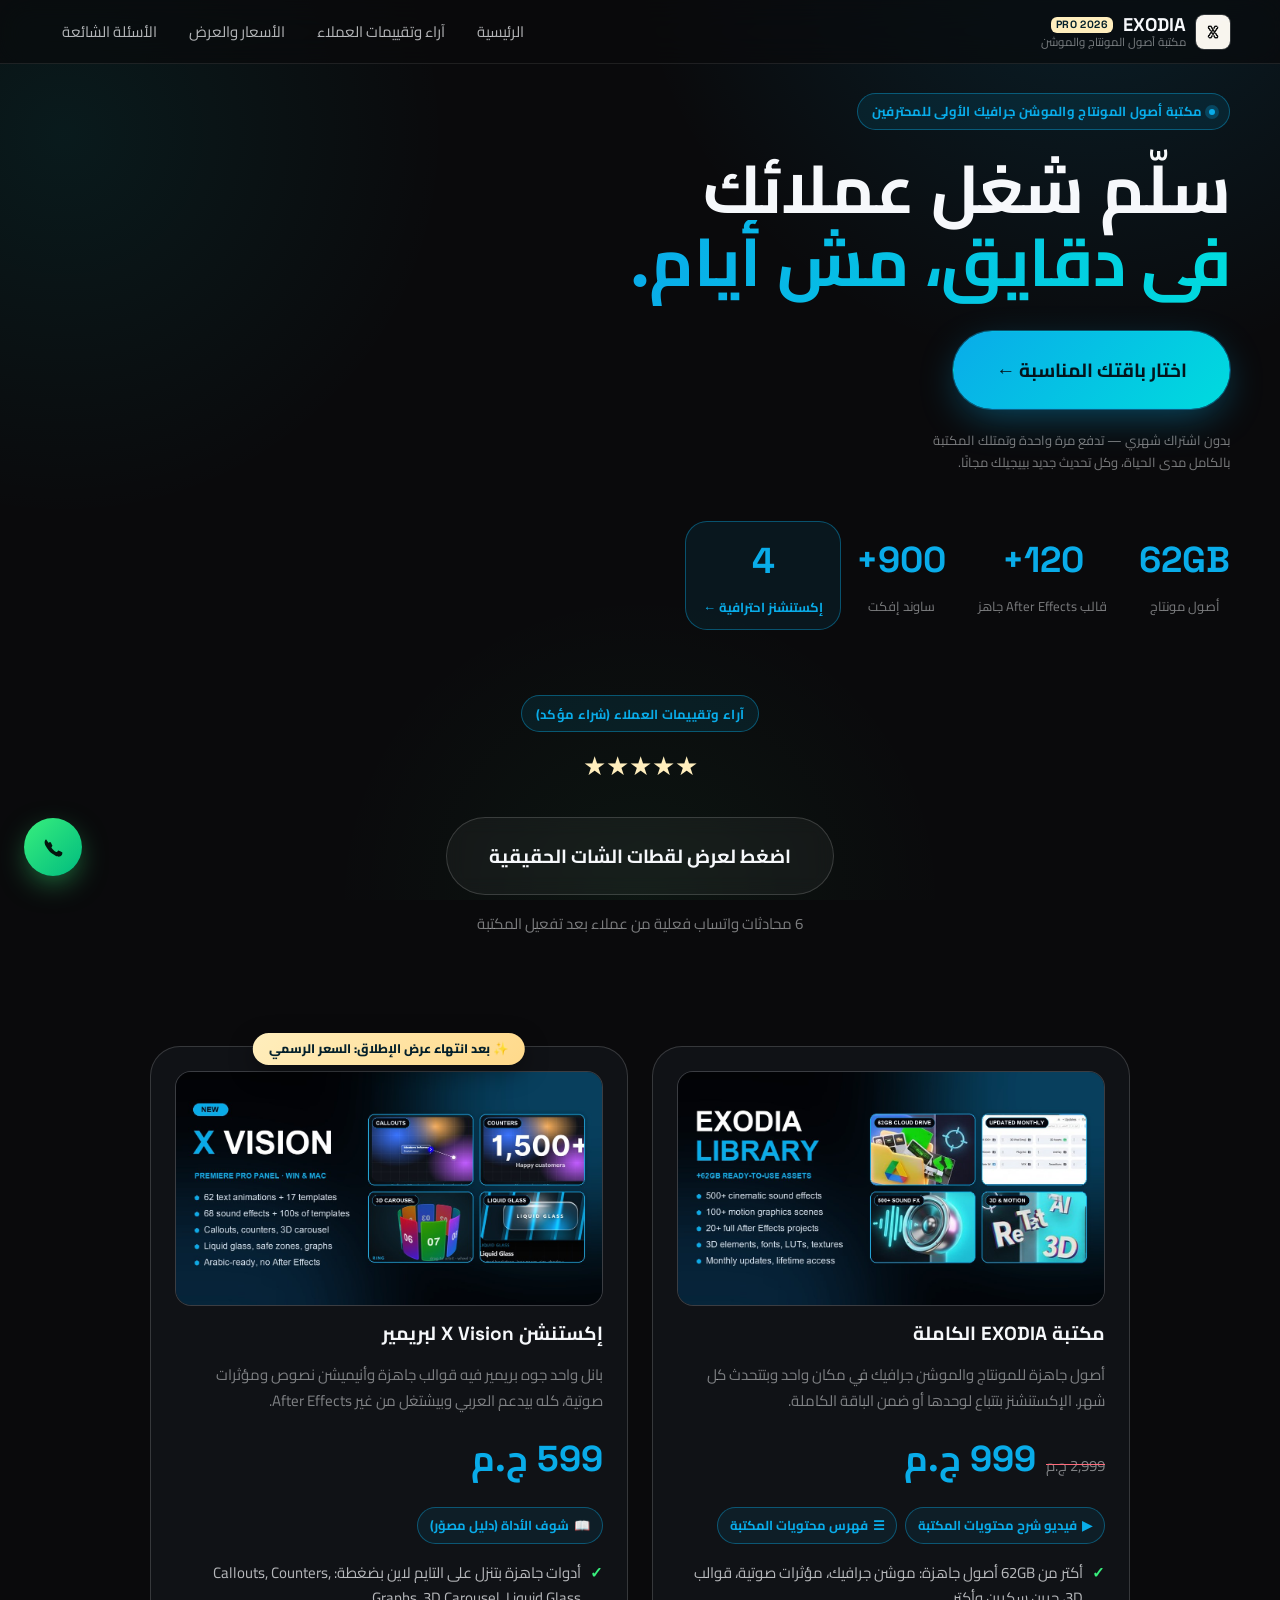
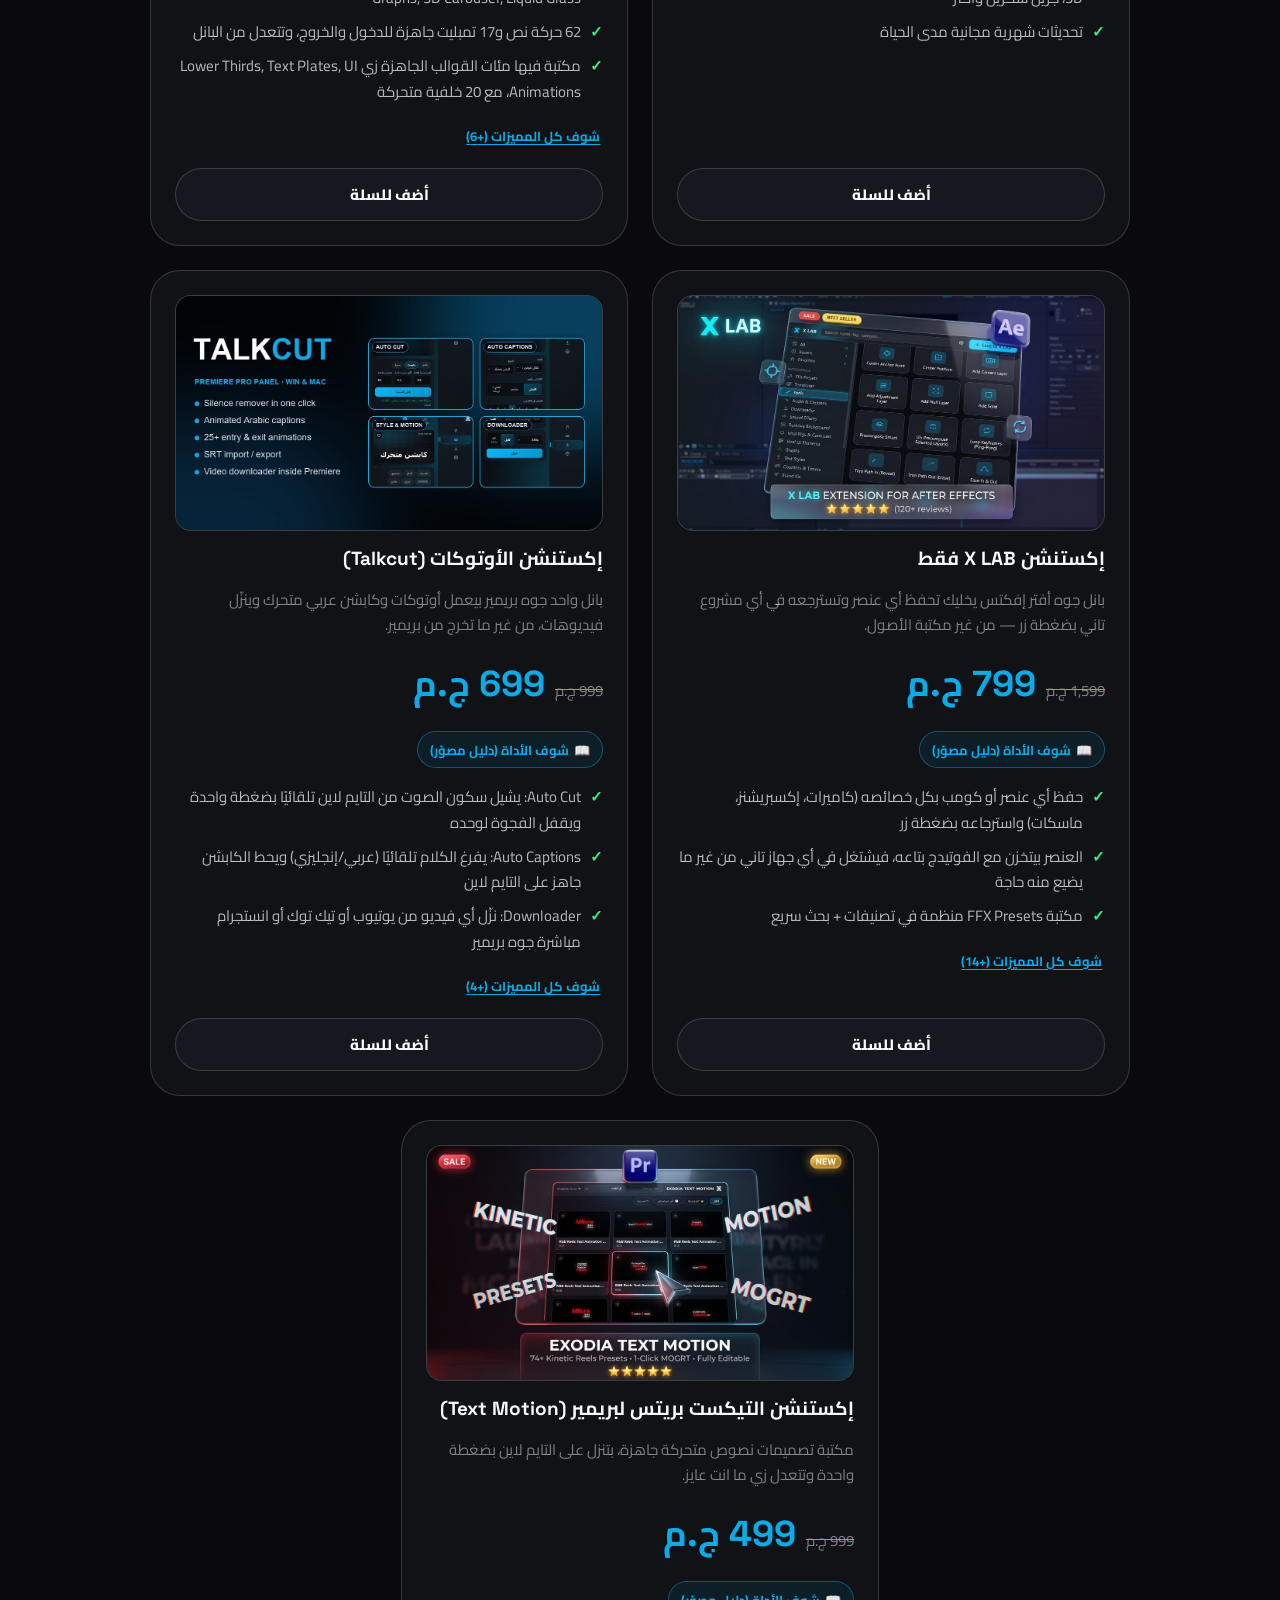
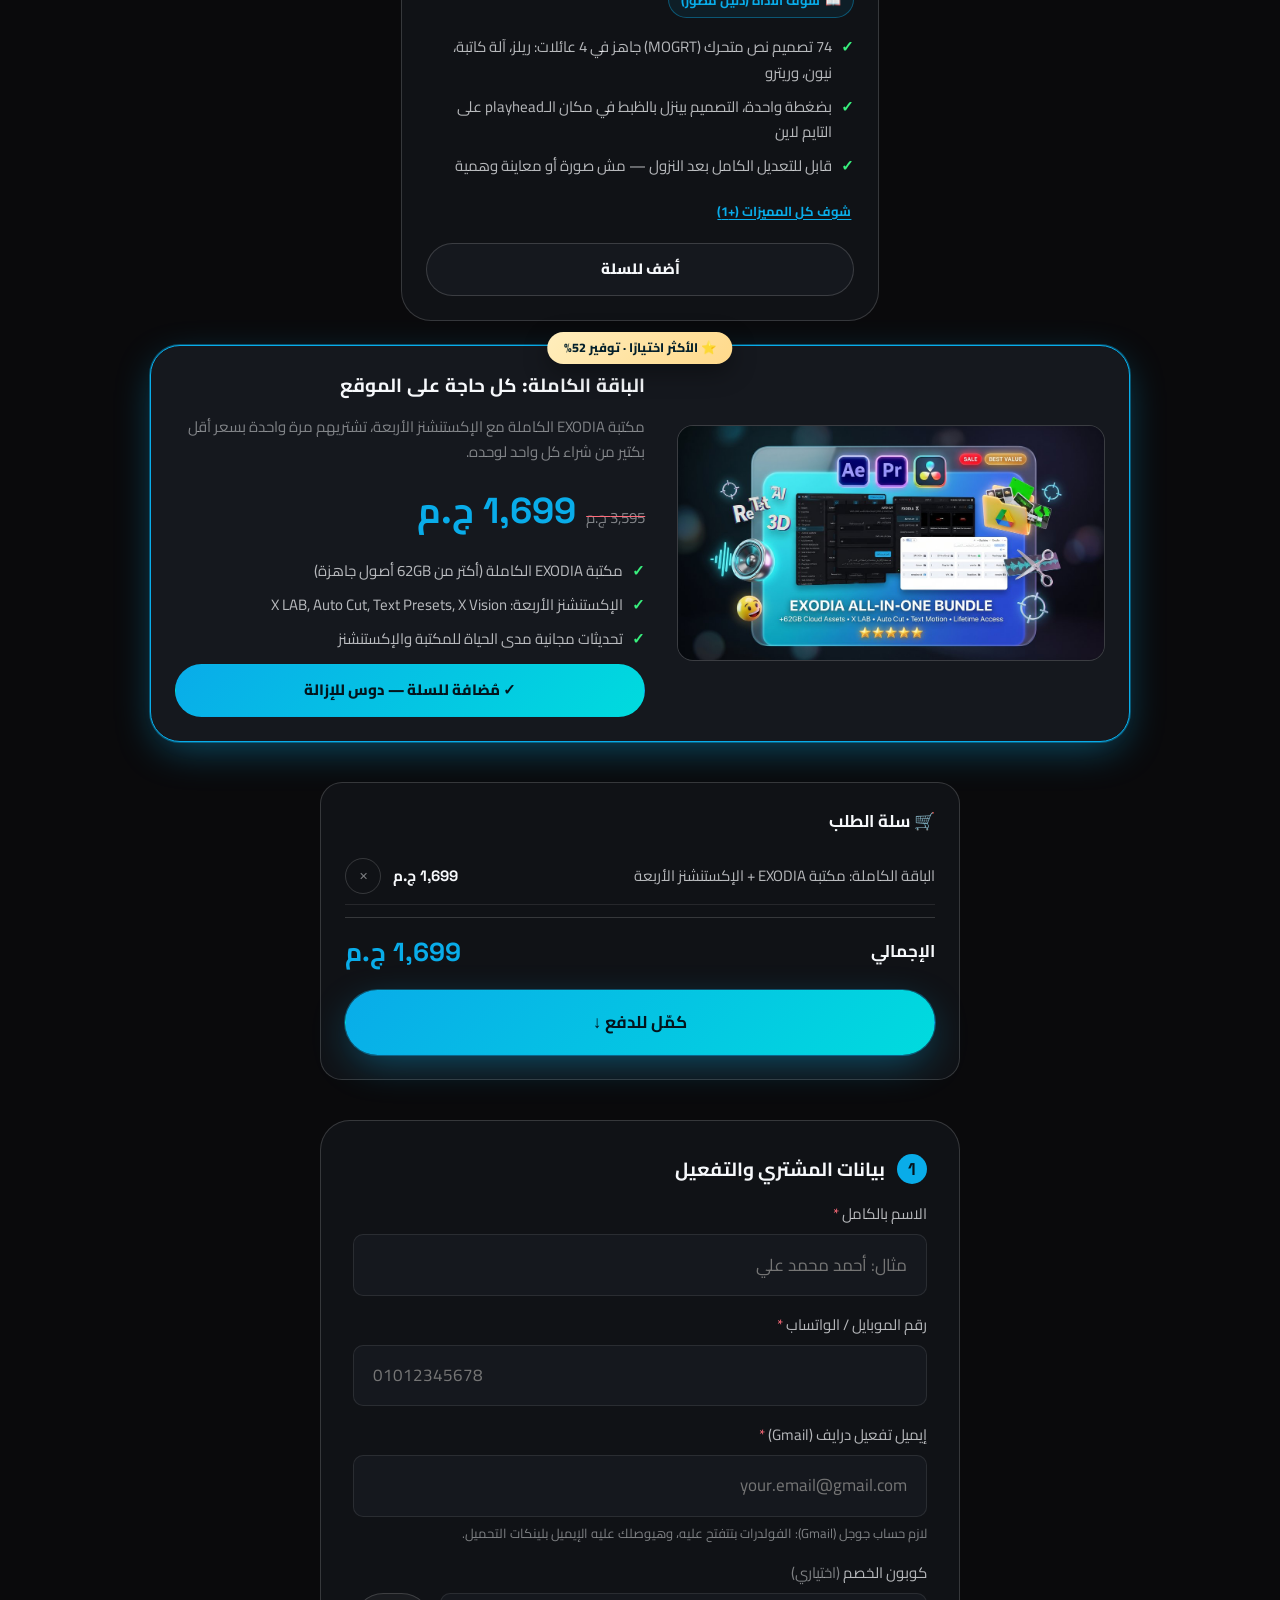
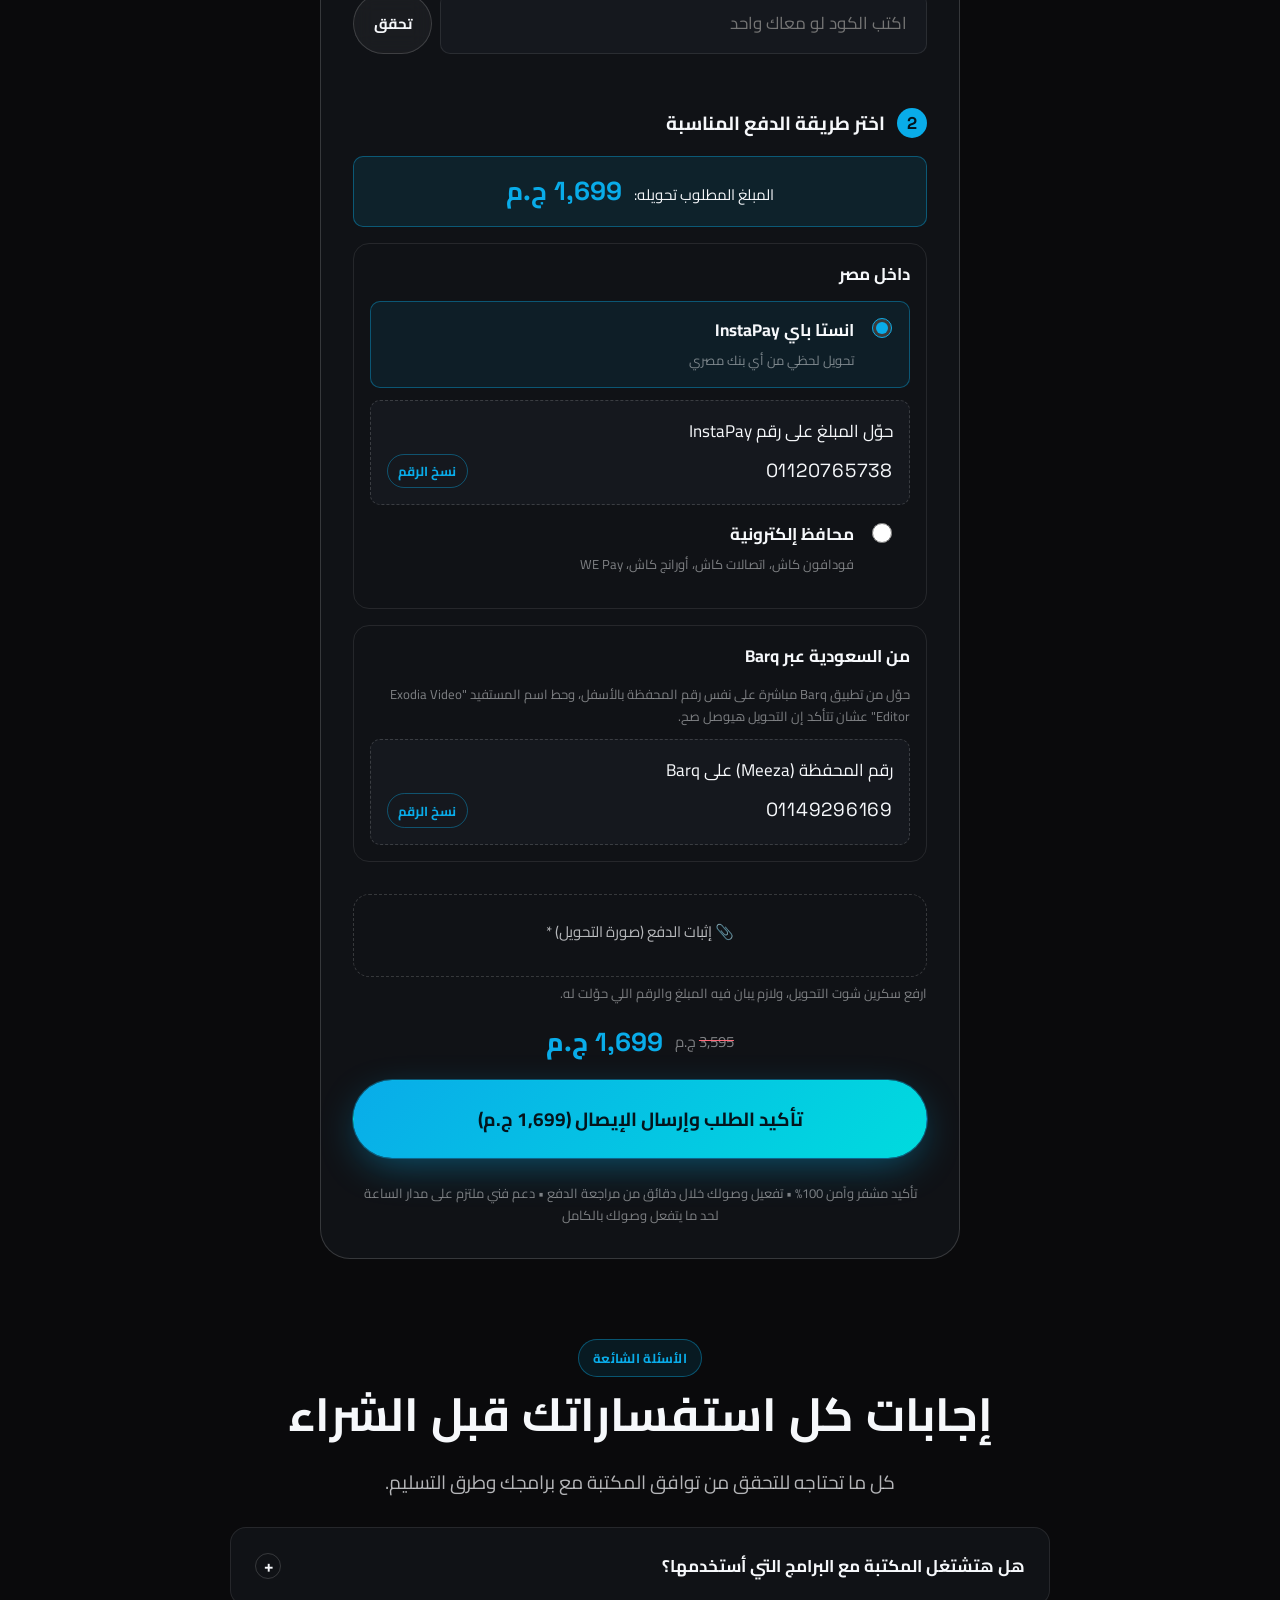
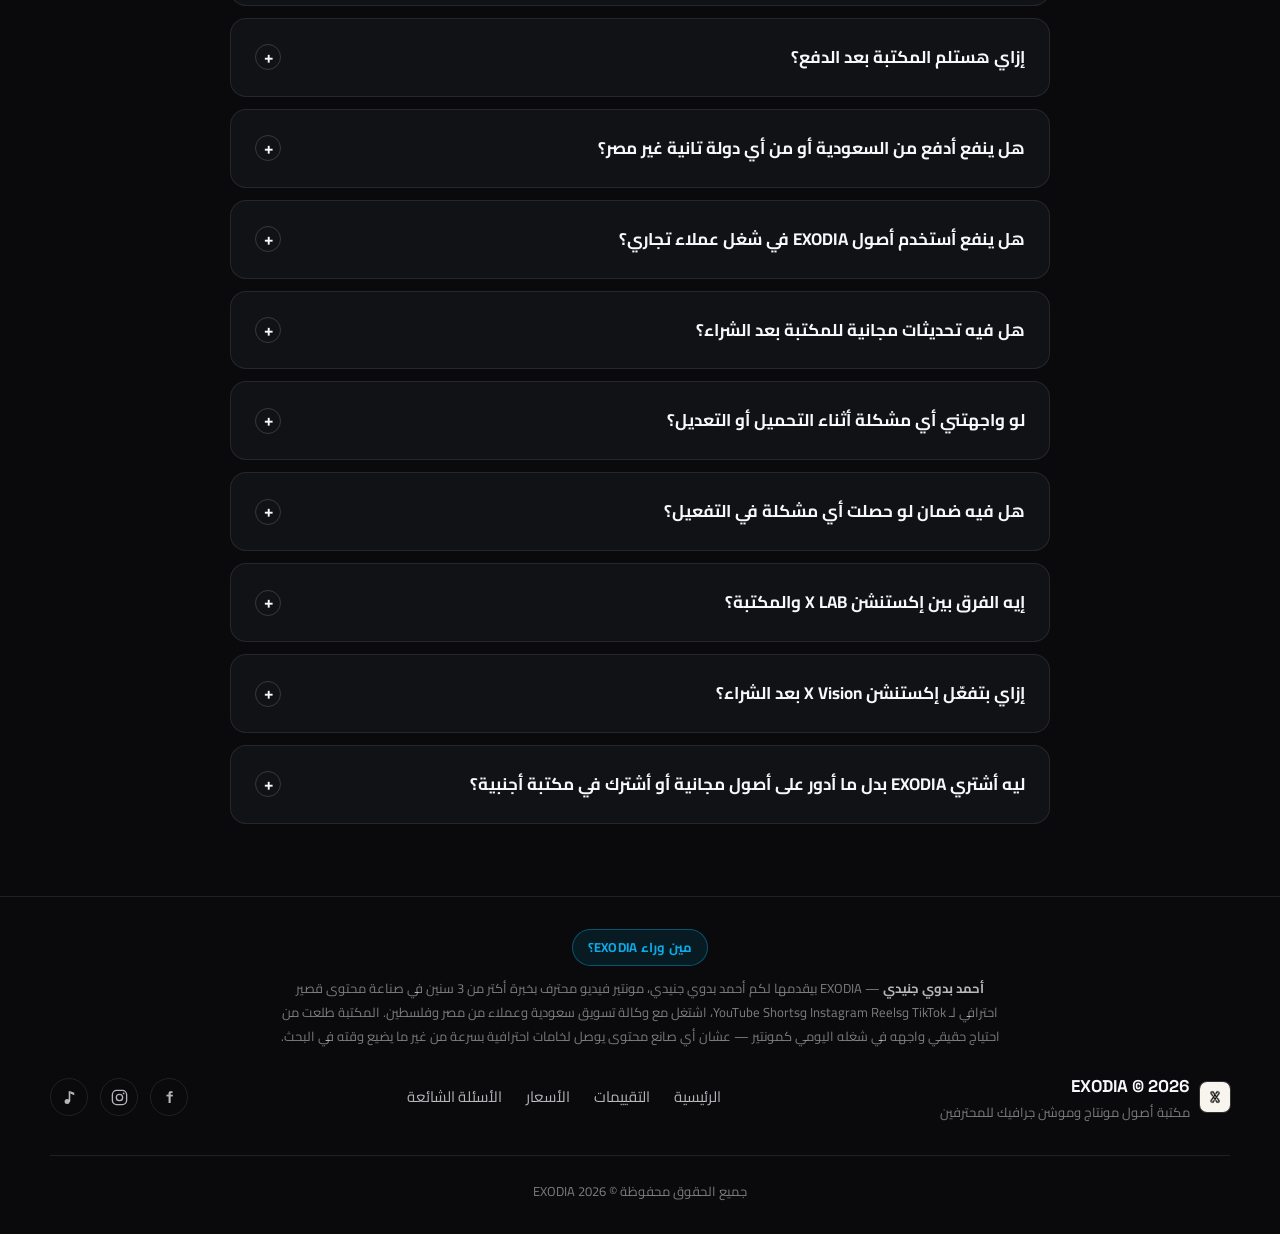
==== index.html @ 51e790bd "Put the full package card last in the pricing grid Co-Authored-By: Claude Sonnet 5.5 <noreply@anthro" ====
<!doctype html>
<html lang="ar" dir="rtl">
  <head>
    <meta charset="UTF-8" />
    <meta name="viewport" content="width=device-width, initial-scale=1.0" />
    <!-- Google Analytics (GA4) -->
    <script async src="https://www.googletagmanager.com/gtag/js?id=G-B1RX5HKZ09"></script>
    <script>
      window.dataLayer = window.dataLayer || [];
      function gtag(){dataLayer.push(arguments);}
      gtag('js', new Date());
      gtag('config', 'G-B1RX5HKZ09');
    </script>

    <!-- Meta Pixel Code -->
    <script>
    !function(f,b,e,v,n,t,s)
    {if(f.fbq)return;n=f.fbq=function(){n.callMethod?
    n.callMethod.apply(n,arguments):n.queue.push(arguments)};
    if(!f._fbq)f._fbq=n;n.push=n;n.loaded=!0;n.version='2.0';
    n.queue=[];t=b.createElement(e);t.async=!0;
    t.src=v;s=b.getElementsByTagName(e)[0];
    s.parentNode.insertBefore(t,s)}(window, document,'script',
    'https://connect.facebook.net/en_US/fbevents.js');
    fbq('init', '1908907043847500');
    fbq('track', 'PageView');
    </script>
    <noscript><img height="1" width="1" style="display:none"
    src="https://www.facebook.com/tr?id=1908907043847500&ev=PageView&noscript=1"
    /></noscript>
    <!-- End Meta Pixel Code -->

    <!-- Google Analytics (GA4): track WhatsApp contacts -->
    <script>
      document.addEventListener('click', function (e) {
        var a = e.target.closest('a');
        if (!a || !a.href || typeof gtag === 'undefined') return;
        if (a.href.indexOf('whatsapp.com') !== -1 || a.href.indexOf('wa.me') !== -1) {
          gtag('event', 'generate_lead');
        }
      });
    </script>

    <!-- Meta Pixel: track WhatsApp clicks as Lead -->
    <script>
      document.addEventListener('click', function (e) {
        var a = e.target.closest('a');
        if (!a || !a.href) return;
        if (a.href.indexOf('whatsapp.com') !== -1 || a.href.indexOf('wa.me') !== -1) {
          fbq('track', 'Lead');
        }
      });
    </script>

    <!-- TikTok Pixel Code Start -->
    <script>
    !function (w, d, t) {
      w.TiktokAnalyticsObject=t;var ttq=w[t]=w[t]||[];ttq.methods=["page","track","identify","instances","debug","on","off","once","ready","alias","group","enableCookie","disableCookie","holdConsent","revokeConsent","grantConsent"],ttq.setAndDefer=function(t,e){t[e]=function(){t.push([e].concat(Array.prototype.slice.call(arguments,0)))}};for(var i=0;i<ttq.methods.length;i++)ttq.setAndDefer(ttq,ttq.methods[i]);ttq.instance=function(t){for(
    var e=ttq._i[t]||[],n=0;n<ttq.methods.length;n++)ttq.setAndDefer(e,ttq.methods[n]);return e},ttq.load=function(e,n){var r="https://analytics.tiktok.com/i18n/pixel/events.js",o=n&&n.partner;ttq._i=ttq._i||{},ttq._i[e]=[],ttq._i[e]._u=r,ttq._t=ttq._t||{},ttq._t[e]=+new Date,ttq._o=ttq._o||{},ttq._o[e]=n||{};n=document.createElement("script")
    ;n.type="text/javascript",n.async=!0,n.src=r+"?sdkid="+e+"&lib="+t;e=document.getElementsByTagName("script")[0];e.parentNode.insertBefore(n,e)};


      ttq.load('D9OM44BC77U2HKFAR0G0');
      ttq.page();
    }(window, document, 'ttq');
    </script>
    <!-- TikTok Pixel Code End -->

    <!-- TikTok Pixel: track WhatsApp clicks as Contact -->
    <script>
      document.addEventListener('click', function (e) {
        var a = e.target.closest('a');
        if (!a || !a.href || typeof ttq === 'undefined') return;
        if (a.href.indexOf('whatsapp.com') !== -1 || a.href.indexOf('wa.me') !== -1) {
          ttq.track('Contact');
        }
      });
    </script>

    <title>EXODIA — مكتبة أصول مونتاج وموشن جرافيك للمحترفين</title>
    <meta name="description" content="مكتبة EXODIA: أكثر من 62GB من أصول المونتاج والموشن جرافيك الاحترافية — قوالب After Effects، مؤثرات صوتية، LUTs، جرين سكرين، خطوط، بلاجينز وأكثر. متوافقة مع Premiere Pro وCapCut وDaVinci Resolve وFinal Cut. تفعيل فوري على Google Drive بـ 999 جنيه." />
    <link rel="canonical" href="https://ex0dia.com/" />

    <meta property="og:type" content="website" />
    <meta property="og:site_name" content="EXODIA" />
    <meta property="og:title" content="EXODIA — مكتبة أصول مونتاج وموشن جرافيك للمحترفين" />
    <meta property="og:description" content="أكثر من 62GB من أصول المونتاج والموشن جرافيك الاحترافية. قوالب، مؤثرات صوتية، LUTs، خطوط وأكثر — تفعيل فوري على Google Drive." />
    <meta property="og:url" content="https://ex0dia.com/" />
    <meta property="og:image" content="https://ex0dia.com/assets/exodia-hero-banner.jpeg" />
    <meta property="og:locale" content="ar_EG" />

    <meta name="twitter:card" content="summary_large_image" />
    <meta name="twitter:title" content="EXODIA — مكتبة أصول مونتاج وموشن جرافيك للمحترفين" />
    <meta name="twitter:description" content="أكثر من 62GB من أصول المونتاج والموشن جرافيك الاحترافية — تفعيل فوري على Google Drive." />
    <meta name="twitter:image" content="https://ex0dia.com/assets/exodia-hero-banner.jpeg" />

    <script type="application/ld+json">
    {
      "@context": "https://schema.org",
      "@type": "Organization",
      "name": "EXODIA",
      "url": "https://ex0dia.com/",
      "logo": "https://ex0dia.com/assets/exodia-logo.png",
      "founder": {
        "@type": "Person",
        "name": "Ahmed Badawi Genidy",
        "jobTitle": "Video Editor",
        "sameAs": [
          "https://vimeo.com/user234608865",
          "https://www.facebook.com/profile.php?id=61591563976054",
          "https://www.instagram.com/ex0di6.1/",
          "https://www.tiktok.com/@e.x.odia"
        ]
      },
      "sameAs": [
        "https://www.facebook.com/profile.php?id=61591563976054",
        "https://www.instagram.com/ex0di6.1/",
        "https://www.tiktok.com/@e.x.odia"
      ]
    }
    </script>
    <script type="application/ld+json">
    {
      "@context": "https://schema.org",
      "@type": "WebSite",
      "name": "EXODIA",
      "url": "https://ex0dia.com/",
      "inLanguage": "ar"
    }
    </script>
    <script type="application/ld+json">
    {
      "@context": "https://schema.org",
      "@type": "Product",
      "name": "مكتبة EXODIA لأصول المونتاج والموشن جرافيك",
      "description": "مكتبة رقمية شاملة تزيد عن 62 جيجابايت تضم قوالب موشن جرافيك جاهزة، مشاريع After Effects كاملة، مؤثرات صوتية سينمائية، LUTs، خطوط عربي وإنجليزي، فوتيدج جرين سكرين، بلاجينز وسكربتات، وتحديثات شهرية مستمرة. متوافقة مع Premiere Pro وCapCut وDaVinci Resolve وFinal Cut وAfter Effects.",
      "brand": { "@type": "Brand", "name": "EXODIA" },
      "image": "https://ex0dia.com/assets/exodia-hero-banner.jpeg",
      "url": "https://ex0dia.com/#pricing",
      "offers": {
        "@type": "Offer",
        "url": "https://ex0dia.com/#pricing",
        "priceCurrency": "EGP",
        "price": "999",
        "availability": "https://schema.org/InStock"
      }
    }
    </script>
    <script type="application/ld+json">
    {
      "@context": "https://schema.org",
      "@type": "FAQPage",
      "mainEntity": [
        {
          "@type": "Question",
          "name": "هل هتشتغل المكتبة مع البرامج التي أستخدمها؟",
          "acceptedAnswer": {
            "@type": "Answer",
            "text": "أغلب محتوى المكتبة (الصوتيات، التكستشر، الفونتس، الأوفرلايز، الباك جراوند، الجرين سكرين) شغال مع أي برنامج مونتاج زي Premiere Pro, CapCut, DaVinci Resolve, Final Cut. أما القوالب والمشاهد الجاهزة فمبنية بـ After Effects بالتحديد."
          }
        },
        {
          "@type": "Question",
          "name": "إزاي هستلم المكتبة بعد الدفع؟",
          "acceptedAnswer": {
            "@type": "Answer",
            "text": "بمجرد إتمام الدفع وإرفاق صورة الإيصال في نموذج الطلب، بيوصلنا طلبك فوراً وبنراجع التحويل. بعد كده، بتتفعل صلاحية الوصول الكاملة لمكتبة EXODIA (+62GB) على إيميل الـ Gmail بتاعك المباشر في Google Drive، ويوصلك إشعار بالوصول على الإيميل فور التفعيل بكل سهولة وبدون أي خطوات معقدة."
          }
        },
        {
          "@type": "Question",
          "name": "هل ينفع أدفع من السعودية أو من أي دولة تانية غير مصر؟",
          "acceptedAnswer": {
            "@type": "Answer",
            "text": "لو بتدفع من مصر: InstaPay أو المحافظ الإلكترونية متاحة فورًا. لو من السعودية: التحويل مباشر عبر Barq (تفاصيل المحفظة في فورم الدفع تحت). لو من أي دولة تانية، تواصل معانا على واتساب وهنتفقوا سوا على أنسب وسيلة تحويل ليك."
          }
        },
        {
          "@type": "Question",
          "name": "هل ينفع أستخدم أصول EXODIA في شغل عملاء تجاري؟",
          "acceptedAnswer": {
            "@type": "Answer",
            "text": "نعم 100%! ترخيص المكتبة يتيح لك استخدام كافة الأصول والمؤثرات والقوالب في مشاريعك التجارية ومشاريع عملائك بدون أي حقوق ملكية أو رسوم إضافية."
          }
        },
        {
          "@type": "Question",
          "name": "هل فيه تحديثات مجانية للمكتبة بعد الشراء؟",
          "acceptedAnswer": {
            "@type": "Answer",
            "text": "نعم، المكتبة بيضاف إليها مشاهد ومؤثرات جديدة بشكل دوري، وأي تحديث بيتضاف تلقائياً لحسابك على Google Drive بدون أي مصاريف إضافية."
          }
        },
        {
          "@type": "Question",
          "name": "لو واجهتني أي مشكلة أثناء التحميل أو التعديل؟",
          "acceptedAnswer": {
            "@type": "Answer",
            "text": "فريق الدعم الفني متواجد معك 24/7 عبر واتساب لمساعدتك في طريقة استخدام القوالب أو استيراد الأصول وتسهيل خطوات عملك."
          }
        },
        {
          "@type": "Question",
          "name": "هل فيه ضمان لو حصلت أي مشكلة في التفعيل؟",
          "acceptedAnswer": {
            "@type": "Answer",
            "text": "التزامنا معاك إن التفعيل يحصل صح ويشتغل تمام، وفريق الدعم الفني متواجد معك على مدار الساعة لحد ما توصل لمكتبتك وتشتغل من غير أي مشاكل — تواصل معنا في أي وقت عبر واتساب ولو في أي عائق هنحله فورًا."
          }
        },
        {
          "@type": "Question",
          "name": "إيه الفرق بين إكستنشن X LAB والمكتبة؟",
          "acceptedAnswer": {
            "@type": "Answer",
            "text": "إكستنشن X LAB هو بانل بيتركب جوه أدوبي أفتر إفكتس، بيخليك تحفظ أي عنصر أو كومب اشتغلت عليه بكل خصائصه (كاميرات، إكسبريشنز، ماسكات) وتسترجعه في أي مشروع تاني بضغطة زر بدل ما تفتح مشاريع قديمة تدور فيها. المكتبة لوحدها مفيهاش الإكستنشنز، وX LAB بيتباع لوحده، وتقدر تاخده مع المكتبة وباقي الإكستنشنز في الباقة الكاملة بسعر أوفر بكتير من شراء كل واحد منفصل."
          }
        },
        {
          "@type": "Question",
          "name": "إزاي بتفعّل إكستنشن X Vision بعد الشراء؟",
          "acceptedAnswer": {
            "@type": "Answer",
            "text": "بعد مراجعة الدفع بيوصلك على الإيميل لينك فولدر فيه ملف التثبيت ودليل PDF، وبنبعتلك على واتساب كود تفعيل بشكل XV-XXXX-XXXX. بتبعت الكود لبوت التيليجرام بتاعنا مرة واحدة، وبعدها بتدخل من البانل بحساب التيليجرام بتاعك. الأداة بتشتغل على Premiere Pro 2022 أو أحدث، ويندوز وماك."
          }
        },
        {
          "@type": "Question",
          "name": "ليه أشتري EXODIA بدل ما أدور على أصول مجانية أو أشترك في مكتبة أجنبية؟",
          "acceptedAnswer": {
            "@type": "Answer",
            "text": "الأصول المجانية المبعثرة بتاخد وقت في البحث والتأكد من جودتها، ومعظمها من غير تحديث مستمر. أما الاشتراكات الأجنبية فبتتجدد شهريًا بالدولار وبطاقة ائتمان، ولو وقفت الاشتراك بتفقد صلاحية استخدام اللي حملته في مشاريع جديدة. مكتبة EXODIA دفعة واحدة بس بالجنيه المصري عن طريق InstaPay أو المحافظ الإلكترونية أو Barq، وتمتلك كل حاجة فيها مدى الحياة مع تحديثات مجانية مستمرة، ودعم مباشر من فريقنا على واتساب."
          }
        }
      ]
    }
    </script>
    <link rel="icon" type="image/jpeg" href="assets/exodia-logo.jpg" />
    <link rel="preconnect" href="https://fonts.googleapis.com">
    <link rel="preconnect" href="https://fonts.gstatic.com" crossorigin>
    <link href="https://fonts.googleapis.com/css2?family=Cairo:wght@300;400;500;600;700;800;900&family=Space+Grotesk:wght@500;700&display=swap" rel="stylesheet">
    <link rel="stylesheet" href="assets/styles.css" />
  </head>
  <body>
    <a href="#hero" class="visually-hidden">تخطى إلى المحتوى الرئيسي</a>

    <!-- ============ NAV ============ -->
    <header class="nav" id="siteNav">
      <div class="container nav__inner">
        <a href="#hero" class="nav__brand">
          <img src="assets/exodia-logo.jpg" alt="Exodia Logo" width="34" height="34" />
          <span class="nav__brand-text">
            <span class="nav__brand-name">EXODIA <span class="nav__brand-badge">PRO 2026</span></span>
            <span class="nav__brand-tag">مكتبة أصول المونتاج والموشن</span>
          </span>
        </a>

        <nav class="nav__links" aria-label="التنقل الرئيسي">
          <a class="nav__link" href="#hero">الرئيسية</a>
          <a class="nav__link" href="#feedback">آراء وتقييمات العملاء</a>
          <a class="nav__link" href="#pricing">الأسعار والعرض</a>
          <a class="nav__link" href="#faq">الأسئلة الشائعة</a>
        </nav>

        <div class="nav__actions">
          <button class="nav__burger" id="navBurger" aria-expanded="false" aria-controls="mobileMenu" aria-label="فتح القائمة">
            <span></span>
          </button>
        </div>
      </div>
    </header>

    <div class="mobile-menu" id="mobileMenu">
      <a class="mobile-menu__link" href="#hero">الرئيسية</a>
      <a class="mobile-menu__link" href="#feedback">آراء وتقييمات العملاء</a>
      <a class="mobile-menu__link" href="#pricing">الأسعار والعرض</a>
      <a class="mobile-menu__link" href="#faq">الأسئلة الشائعة</a>
      <a href="#pricing" class="btn btn-primary btn-block mobile-menu__cta" data-price-text="احصل عليها الآن ({price} ج.م)">احصل عليها الآن (1,699 ج.م)</a>
    </div>

    <main>
      <!-- ============ HERO ============ -->
      <section id="hero" class="hero">
        <div class="container hero__grid">
          <div class="hero__content reveal">
            <span class="eyebrow"><span class="dot"></span> مكتبة أصول المونتاج والموشن جرافيك الأولى للمحترفين</span>
            <h1 class="hero__title">سلّم شغل عملائك<br /><span class="grad">في دقايق، مش أيام.</span></h1>
            <div class="hero__ctas">
              <a href="#pricing" class="btn btn-primary btn-lg">اختار باقتك المناسبة ←</a>
            </div>
            <p class="hero__note">بدون اشتراك شهري — تدفع مرة واحدة وتمتلك المكتبة بالكامل مدى الحياة، وكل تحديث جديد بييجيلك مجانًا.</p>
            <div class="hero__stats">
              <div class="hero__stat"><b class="num" data-count-to="62" data-suffix="GB">62GB</b><span>أصول مونتاج</span></div>
              <div class="hero__stat"><b class="num" data-count-to="120" data-suffix="+">120+</b><span>قالب <bdi>After Effects</bdi> جاهز</span></div>
              <div class="hero__stat"><b class="num" data-count-to="900" data-suffix="+">900+</b><span>ساوند إفكت</span></div>
              <a href="#pricing" class="hero__stat hero__stat--link"><b class="num" data-count-to="4" data-suffix="">4</b><span>إكستنشنز احترافية ←</span></a>
            </div>
          </div>
        </div>
      </section>

      <!-- ============ TESTIMONIALS (moved ahead of pricing) ============ -->
      <section id="feedback" class="reviews">
        <div class="container">
          <div class="section-head reveal">
            <span class="eyebrow">آراء وتقييمات العملاء (شراء مؤكد)</span>
            <div class="reviews__stars" aria-hidden="true">★★★★★</div>
          </div>

          <div class="reviews__gate reveal" id="reviewsGate">
            <button class="btn btn-secondary btn-lg">اضغط لعرض لقطات الشات الحقيقية</button>
          </div>

          <div class="reviews__grid is-hidden" id="reviewsGrid">
            <div class="review-shot reveal" data-full="assets/photo_1_2026-07-30_11-56-45.jpg"><img src="assets/photo_1_2026-07-30_11-56-45.jpg" alt="لقطة شات واتساب حقيقية من عميل EXODIA رقم 1" loading="lazy" /></div>
            <div class="review-shot reveal" data-full="assets/photo_2_2026-07-30_11-56-45.jpg"><img src="assets/photo_2_2026-07-30_11-56-45.jpg" alt="لقطة شات واتساب حقيقية من عميل EXODIA رقم 2" loading="lazy" /></div>
            <div class="review-shot reveal" data-full="assets/photo_3_2026-07-30_11-56-45.jpg"><img src="assets/photo_3_2026-07-30_11-56-45.jpg" alt="لقطة شات واتساب حقيقية من عميل EXODIA رقم 3" loading="lazy" /></div>
            <div class="review-shot reveal" data-full="assets/photo_4_2026-07-30_11-56-45.jpg"><img src="assets/photo_4_2026-07-30_11-56-45.jpg" alt="لقطة شات واتساب حقيقية من عميل EXODIA رقم 4" loading="lazy" /></div>
            <div class="review-shot reveal" data-full="assets/photo_5_2026-07-30_11-56-45.jpg"><img src="assets/photo_5_2026-07-30_11-56-45.jpg" alt="لقطة شات واتساب حقيقية من عميل EXODIA رقم 5" loading="lazy" /></div>
            <div class="review-shot reveal" data-full="assets/photo_6_2026-07-30_11-56-45.jpg"><img src="assets/photo_6_2026-07-30_11-56-45.jpg" alt="لقطة شات واتساب حقيقية من عميل EXODIA رقم 6" loading="lazy" /></div>
          </div>
          <div class="reviews__hide is-hidden" id="reviewsHideWrap">
            <button class="btn btn-secondary" id="reviewsHideBtn">إخفاء لقطات الشات</button>
          </div>
          <p class="reviews__note"><span data-review-count>6</span> محادثات واتساب فعلية من عملاء بعد تفعيل المكتبة</p>
        </div>
      </section>


      <!-- ============ PRICING / CHECKOUT ============ -->
      <section id="pricing" class="pricing">
        <div class="container">
          <div class="section-head reveal">
            <span class="plan-cards__hint">(اسحب لتصفح الباقات) ←</span>
          </div>

          <div class="product-cards reveal">
            <div class="product-card" data-product="library" role="button" tabindex="0" aria-pressed="false">
              <div class="product-card__visual">
                <img src="assets/shot-library-only.jpg" alt="مكتبة EXODIA الكاملة: أصول مونتاج وموشن جرافيك جاهزة" loading="lazy" />
              </div>
              <h3 class="product-card__title">مكتبة EXODIA الكاملة</h3>
              <p class="product-card__desc">أصول جاهزة للمونتاج والموشن جرافيك في مكان واحد وبتتحدث كل شهر. الإكستنشنز بتتباع لوحدها أو ضمن الباقة الكاملة.</p>
              <div class="product-card__price-row">
                <span class="product-card__anchor">2,999 ج.م</span>
                <span class="product-card__price">999 ج.م</span>
              </div>
              <div class="product-card__links">
                <button type="button" class="product-card__link-btn" id="bundleVideoTrigger" aria-haspopup="dialog">
                  <span aria-hidden="true">▶</span> فيديو شرح محتويات المكتبة
                </button>
                <button type="button" class="product-card__link-btn" id="bundleIndexTrigger" aria-haspopup="dialog">
                  <span aria-hidden="true">☰</span> فهرس محتويات المكتبة
                </button>
              </div>
              <ul class="product-card__features">
                <li>أكتر من <bdi>62GB</bdi> أصول جاهزة: موشن جرافيك، مؤثرات صوتية، قوالب 3D، جرين سكرين وأكتر</li>
                <li>تحديثات شهرية مجانية مدى الحياة</li>
              </ul>
              <span class="product-card__cta">أضف للسلة</span>
            </div>

            <div class="product-card product-card--launch" data-product="xvision" role="button" tabindex="0" aria-pressed="false">
              <span class="product-card__savings-ribbon product-card__launch-ribbon" id="xvRibbon">🔥 عرض الإطلاق ينتهي بعد <span id="xvCountdown">--</span></span>
              <div class="product-card__visual">
                <img src="assets/shot-xvision.jpg" alt="إكستنشن X Vision لأدوبي بريمير برو: كالوتس وعدادات وكاروسيل ثلاثي الأبعاد وزجاج سائل" loading="lazy" />
              </div>
              <h3 class="product-card__title">إكستنشن <bdi>X Vision</bdi> لبريمير</h3>
              <p class="product-card__desc">بانل واحد جوه بريمير فيه قوالب جاهزة وأنيميشن نصوص ومؤثرات صوتية، كله بيدعم العربي وبيشتغل من غير After Effects.</p>
              <div class="product-card__price-row">
                <span class="product-card__anchor" id="xvAnchor">599 ج.م</span>
                <span class="product-card__price" id="xvPrice">99 ج.م</span>
              </div>
              <div class="product-card__links">
                <button type="button" class="product-card__link-btn" data-guide="xvision" aria-haspopup="dialog">
                  <span aria-hidden="true">📖</span> شوف الأداة (دليل مصوّر)
                </button>
              </div>
              <ul class="product-card__features">
                <li>أدوات جاهزة بتنزل على التايم لاين بضغطة: <bdi>Callouts, Counters, Graphs, 3D Carousel, Liquid Glass</bdi></li>
                <li><bdi>62</bdi> حركة نص و<bdi>17</bdi> تمبليت جاهزة للدخول والخروج، وتتعدل من البانل</li>
                <li>مكتبة فيها مئات القوالب الجاهزة زي <bdi>Lower Thirds, Text Plates, UI Animations</bdi>، مع <bdi>20</bdi> خلفية متحركة</li>
                <li class="is-more"><bdi>68</bdi> مؤثر صوتي جاهز بأسماء حقيقية مع بحث وفلترة بالفئات</li>
                <li class="is-more">حدود <bdi>Reels, TikTok, Shorts</bdi> الآمنة عشان متحطش نص تحت أزرار المنصة</li>
                <li class="is-more">دعم عربي كامل في كل قسم: حروف متصلة وأرقام عربية واتجاه كتابة صح</li>
                <li class="is-more">كل القوالب جاهزة جوه بريمير ومش محتاج <bdi>After Effects</bdi>، وكلها قابلة للتعديل (نص ولون)</li>
                <li class="is-more">بيشتغل على <bdi>Premiere Pro 2022</bdi> أو أحدث، ويندوز وماك</li>
                <li class="is-more">بتتفعل بكود من بوت تيليجرام بيوصلك بعد الشراء، لحسابك إنت بس</li>
              </ul>
              <button type="button" class="product-card__more">شوف كل المميزات (+6)</button>
              <span class="product-card__cta">أضف للسلة</span>
            </div>

            <div class="product-card" data-product="xlab" role="button" tabindex="0" aria-pressed="false">
              <div class="product-card__visual product-card__visual--xlab">
                <img src="assets/shot-xlab.jpg" alt="إكستنشن X LAB لأدوبي أفتر إفكتس" loading="lazy" />
              </div>
              <h3 class="product-card__title">إكستنشن X LAB فقط</h3>
              <p class="product-card__desc">بانل جوه أفتر إفكتس يخليك تحفظ أي عنصر وتسترجعه في أي مشروع تاني بضغطة زر — من غير مكتبة الأصول.</p>
              <div class="product-card__price-row">
                <span class="product-card__anchor">1,599 ج.م</span>
                <span class="product-card__price">799 ج.م</span>
              </div>
              <div class="product-card__links">
                <button type="button" class="product-card__link-btn" data-guide="xlab" aria-haspopup="dialog">
                  <span aria-hidden="true">📖</span> شوف الأداة (دليل مصوّر)
                </button>
              </div>
              <ul class="product-card__features">
                <li>حفظ أي عنصر أو كومب بكل خصائصه (كاميرات، إكسبريشنز، ماسكات) واسترجاعه بضغطة زر</li>
                <li>العنصر بيتخزن مع الفوتيدج بتاعه، فيشتغل في أي جهاز تاني من غير ما يضيع منه حاجة</li>
                <li>مكتبة <bdi>FFX Presets</bdi> منظمة في تصنيفات + بحث سريع</li>
                <li class="is-more">بحث ومفضلة وأحدث العناصر</li>
                <li class="is-more">استيراد مشروع أفتر إفكتس كامل (<bdi>.aep</bdi>) واستخدامه كتمبلت جاهز وقت ما تحتاج</li>
                <li class="is-more">تصدير أي عنصر كـ <bdi>MOGRT</bdi> جاهز للاستخدام في بريمير</li>
                <li class="is-more">أدوات تسريع الشغل: حذف الفوتيدج الغير مستخدم، دمج الفوتيدج، إعادة تسمية الليرز</li>
                <li class="is-more">نسخ احتياطي، إصلاح المكتبة، وتصدير/استيراد بين الأجهزة</li>
                <li class="is-more">حفظ نسخ متعددة من نفس العنصر (<bdi>Versioning</bdi>) والرجوع لأي نسخة قديمة</li>
                <li class="is-more">بانل أدوات جاهزة للشغل: <bdi>Precompose Smart, Trim Path, Ease In &amp; Out, Loop Keyframes</bdi>، وتصدير الكومب كـ <bdi>.mogrt</bdi></li>
                <li class="is-more">قسم جاهز جوه نفس المكتبة: <bdi>Audio &amp; Captions, Downloader</bdi></li>
                <li class="is-more">مؤثرات صوتية جاهزة (<bdi>Sound Effects</bdi>) تتحفظ وتتسحب على مشروعك</li>
                <li class="is-more">أداة إزالة الخلفية بضغطة زر: <bdi>Remove Background</bdi></li>
                <li class="is-more">قوالب جاهزة: <bdi>Viral Rigs &amp; Carousels, Viral UI Elements</bdi></li>
                <li class="is-more">رسومات بيانية جاهزة للاستخدام المباشر (<bdi>Graphs</bdi>)</li>
                <li class="is-more">مكتبة جاهزة: <bdi>Text Styles, Counters &amp; Timers</bdi></li>
                <li class="is-more">حفظ ألوان وخطوط شعارك والوصول ليها بضغطة زر: <bdi>Brand Kit</bdi></li>
              </ul>
              <button type="button" class="product-card__more">شوف كل المميزات (+14)</button>
              <span class="product-card__cta">أضف للسلة</span>
            </div>

            <div class="product-card" data-product="autocut" role="button" tabindex="0" aria-pressed="false">
              <div class="product-card__visual product-card__visual--autocut">
                <img src="assets/shot-autocut.jpg" alt="إكستنشن الأوتوكات Talkcut لأدوبي بريمير برو: قص الصمت وكابشن متحرك وتحميل فيديوهات" loading="lazy" />
              </div>
              <h3 class="product-card__title">إكستنشن الأوتوكات (<bdi>Talkcut</bdi>)</h3>
              <p class="product-card__desc">بانل واحد جوه بريمير بيعمل أوتوكات وكابشن عربي متحرك وينزّل فيديوهات، من غير ما تخرج من بريمير.</p>
              <div class="product-card__price-row">
                <span class="product-card__anchor">999 ج.م</span>
                <span class="product-card__price">699 ج.م</span>
              </div>
              <div class="product-card__links">
                <button type="button" class="product-card__link-btn" data-guide="autocut" aria-haspopup="dialog">
                  <span aria-hidden="true">📖</span> شوف الأداة (دليل مصوّر)
                </button>
              </div>
              <ul class="product-card__features">
                <li><bdi>Auto Cut</bdi>: يشيل سكون الصوت من التايم لاين تلقائيًا بضغطة واحدة ويقفل الفجوة لوحده</li>
                <li><bdi>Auto Captions</bdi>: يفرغ الكلام تلقائيًا (عربي/إنجليزي) ويحط الكابشن جاهز على التايم لاين</li>
                <li><bdi>Downloader</bdi>: نزّل أي فيديو من يوتيوب أو تيك توك أو انستجرام مباشرة جوه بريمير</li>
                <li class="is-more"><bdi>Style &amp; Motion</bdi>: خط ولون وإطار وخلفية لكل الكابشنات، مع أكتر من 25 أنيميشن دخول وخروج</li>
                <li class="is-more">تصدير واستيراد ملفات <bdi>SRT</bdi>، وعربي أو إنجليزي أو تلقائي</li>
                <li class="is-more">اختيار الجودة أو قصّ جزء معين من الفيديو المنزّل</li>
                <li class="is-more">الكابشن التلقائي بيحتاج مفتاح <bdi>Groq</bdi> مجاني (مرة واحدة)، ومفتاح <bdi>Gemini</bdi> اختياري لتحسين اللهجة</li>
              </ul>
              <button type="button" class="product-card__more">شوف كل المميزات (+4)</button>
              <span class="product-card__cta">أضف للسلة</span>
            </div>

            <div class="product-card" data-product="textpresets" role="button" tabindex="0" aria-pressed="false">
              <div class="product-card__visual product-card__visual--textpresets">
                <img src="assets/shot-textpresets.jpg" alt="إكستنشن التيكست بريتس لأدوبي بريمير برو" loading="lazy" />
              </div>
              <h3 class="product-card__title">إكستنشن التيكست بريتس لبريمير (<bdi>Text Motion</bdi>)</h3>
              <p class="product-card__desc">مكتبة تصميمات نصوص متحركة جاهزة، بتنزل على التايم لاين بضغطة واحدة وتتعدل زي ما انت عايز.</p>
              <div class="product-card__price-row">
                <span class="product-card__anchor">999 ج.م</span>
                <span class="product-card__price">499 ج.م</span>
              </div>
              <div class="product-card__links">
                <button type="button" class="product-card__link-btn" data-guide="textpresets" aria-haspopup="dialog">
                  <span aria-hidden="true">📖</span> شوف الأداة (دليل مصوّر)
                </button>
              </div>
              <ul class="product-card__features">
                <li>74 تصميم نص متحرك (<bdi>MOGRT</bdi>) جاهز في 4 عائلات: ريلز، آلة كاتبة، نيون، وريترو</li>
                <li>بضغطة واحدة، التصميم بينزل بالظبط في مكان الـ<bdi>playhead</bdi> على التايم لاين</li>
                <li>قابل للتعديل الكامل بعد النزول — مش صورة أو معاينة وهمية</li>
                <li class="is-more">بحث وفلترة بالفئة، ومفضلة، وآخر استخدام عشان توصل للي محتاجه بسرعة</li>
              </ul>
              <button type="button" class="product-card__more">شوف كل المميزات (+1)</button>
              <span class="product-card__cta">أضف للسلة</span>
            </div>

            <div class="product-card product-card--bundle product-card--featured is-active" data-product="everything" role="button" tabindex="0" aria-pressed="true">
              <span class="product-card__savings-ribbon" id="everythingRibbon">⭐ الأكثر اختيارًا · توفير 52%</span>
              <div class="product-card__visual product-card__visual--bundle">
                <img src="assets/shot-library.jpg" alt="الباقة الكاملة: مكتبة EXODIA مع إكستنشنز X LAB والأوتوكات والتيكست بريتس وX Vision" loading="lazy" />
              </div>
              <div class="product-card__body">
                <h3 class="product-card__title">الباقة الكاملة: كل حاجة على الموقع</h3>
                <p class="product-card__desc">مكتبة EXODIA الكاملة مع الإكستنشنز الأربعة، تشتريهم مرة واحدة بسعر أقل بكتير من شراء كل واحد لوحده.</p>
                <div class="product-card__price-row">
                  <span class="product-card__anchor" id="everythingAnchor">3,595 ج.م</span>
                  <span class="product-card__price" id="everythingPrice">1,699 ج.م</span>
                </div>
                <ul class="product-card__features">
                  <li>مكتبة EXODIA الكاملة (أكتر من <bdi>62GB</bdi> أصول جاهزة)</li>
                  <li>الإكستنشنز الأربعة: <bdi>X LAB, Auto Cut, Text Presets, X Vision</bdi></li>
                  <li>تحديثات مجانية مدى الحياة للمكتبة والإكستنشنز</li>
                </ul>
                <span class="product-card__cta">✓ مُضافة للسلة — دوس للإزالة</span>
              </div>
            </div>
          </div>

          <div class="cart-summary reveal">
            <p class="cart-summary__title">🛒 سلة الطلب</p>
            <p class="cart-summary__empty" id="cartEmpty">لسه مختارتش أي منتج — دوس على أي بطاقة فوق</p>
            <div class="cart-list" id="cartList" hidden></div>
            <div class="cart-summary__total" id="cartTotalRow" hidden>
              <span>الإجمالي</span>
              <span class="cart-summary__total-now" data-price-text="{price} ج.م">1,699 ج.م</span>
            </div>
            <a href="#orderForm" class="btn btn-primary btn-block cart-summary__go" id="cartGoBtn">كمّل للدفع ↓</a>
          </div>

          <div class="checkout">
            <!-- Form -->
            <form class="checkout__form reveal" id="orderForm" novalidate>
              <div class="step">
                <span class="step__num">1</span>
                <span class="step__title">بيانات المشتري والتفعيل</span>
              </div>

              <div class="field">
                <label for="buyerName">الاسم بالكامل <span class="req">*</span></label>
                <input type="text" id="buyerName" placeholder="مثال: أحمد محمد علي" autocomplete="name" required />
                <p class="field-error" id="nameError"></p>
              </div>
              <div class="field">
                <label for="buyerPhone">رقم الموبايل / الواتساب <span class="req">*</span></label>
                <input type="tel" id="buyerPhone" placeholder="01012345678" autocomplete="tel" inputmode="tel" required />
                <p class="field-error" id="phoneError"></p>
              </div>
              <div class="field">
                <label for="buyerEmail">إيميل تفعيل درايف (Gmail) <span class="req">*</span></label>
                <input type="email" id="buyerEmail" placeholder="your.email@gmail.com" autocomplete="email" inputmode="email" autocapitalize="none" spellcheck="false" required />
                <p class="field-hint">لازم حساب جوجل (Gmail): الفولدرات بتتفتح عليه، وهيوصلك عليه الإيميل بلينكات التحميل.</p>
                <p class="field-error" id="emailError"></p>
              </div>
              <div class="field">
                <label for="couponCode">كوبون الخصم <span style="color:var(--text-3); font-weight:400;">(اختياري)</span></label>
                <div class="coupon-row">
                  <input type="text" id="couponCode" placeholder="اكتب الكود لو معاك واحد" />
                  <button type="button" class="btn btn-secondary coupon-check-btn" id="couponCheckBtn">تحقق</button>
                </div>
                <p class="coupon-feedback" id="couponFeedback"></p>
              </div>

              <div class="step" style="margin-top: var(--sp-6);">
                <span class="step__num">2</span>
                <span class="step__title">اختر طريقة الدفع المناسبة</span>
              </div>
              <div class="pay-amount">المبلغ المطلوب تحويله: <b data-price-text="{price} ج.م">1,699 ج.م</b></div>

              <div class="pay-groups">
                <div class="pay-region">
                  <div class="pay-region__title">داخل مصر</div>
                  <label class="pay-option is-selected">
                    <input type="radio" name="payMethod" value="payInstapay" checked />
                    <span><span class="pay-option__label">انستا باي InstaPay</span><br /><span class="pay-option__sub">تحويل لحظي من أي بنك مصري</span></span>
                  </label>
                  <div class="pay-detail is-shown" id="payInstapay">
                    <div>حوّل المبلغ على رقم InstaPay</div>
                    <div class="pay-detail__row">
                      <span class="pay-detail__number">01120765738</span>
                      <button type="button" class="copy-btn" data-copy="01120765738">نسخ الرقم</button>
                    </div>
                  </div>

                  <label class="pay-option">
                    <input type="radio" name="payMethod" value="payWallet" />
                    <span><span class="pay-option__label">محافظ إلكترونية</span><br /><span class="pay-option__sub">فودافون كاش، اتصالات كاش، أورانج كاش، WE Pay</span></span>
                  </label>
                  <div class="pay-detail" id="payWallet">
                    <div>حوّل المبلغ على رقم المحفظة الإلكترونية</div>
                    <div class="pay-detail__row">
                      <span class="pay-detail__number">01149296169</span>
                      <button type="button" class="copy-btn" data-copy="01149296169">نسخ الرقم</button>
                    </div>
                  </div>
                </div>

                <div class="pay-region">
                  <div class="pay-region__title">من السعودية عبر Barq</div>
                  <p class="pay-note">حوّل من تطبيق Barq مباشرة على نفس رقم المحفظة بالأسفل، وحط اسم المستفيد "Exodia Video Editor" عشان تتأكد إن التحويل هيوصل صح.</p>
                  <div class="pay-detail is-shown">
                    <div>رقم المحفظة (Meeza) على Barq</div>
                    <div class="pay-detail__row">
                      <span class="pay-detail__number">01149296169</span>
                      <button type="button" class="copy-btn" data-copy="01149296169">نسخ الرقم</button>
                    </div>
                  </div>
                </div>
              </div>

              <div class="field" style="margin-top: var(--sp-6);">
                <div class="upload" id="uploadZone">
                  <label for="paymentProof" id="uploadPrompt" style="cursor:pointer;">إثبات الدفع (صورة التحويل) *</label>
                  <input type="file" id="paymentProof" accept="image/*" class="visually-hidden" required />
                  <img id="uploadPreview" class="upload__preview" alt="معاينة صورة إثبات الدفع" />
                </div>
                <p class="field-hint">ارفع سكرين شوت التحويل، ولازم يبان فيه المبلغ والرقم اللي حوّلت له.</p>
                <p class="field-error" id="proofError"></p>
              </div>

              <div class="order-price-summary">
                <span class="order-price-summary__anchor"><s data-cart-anchor>3,595</s> ج.م</span>
                <span class="order-price-summary__now" data-price-text="{price} ج.م">1,699 ج.م</span>
              </div>
              <button type="submit" class="btn btn-primary btn-block btn-lg" id="submitOrderBtn" style="margin-top: var(--sp-4);" data-price-text="تأكيد الطلب وإرسال الإيصال ({price} ج.م)">تأكيد الطلب وإرسال الإيصال (1,699 ج.م)</button>
              <p class="reassure">تأكيد مشفر وآمن 100% • تفعيل وصولك خلال دقائق من مراجعة الدفع • دعم فني ملتزم على مدار الساعة لحد ما يتفعل وصولك بالكامل</p>
            </form>

            <div class="success-panel" id="successPanel" hidden>
              <h3>تم تسجيل طلبك بنجاح 🎉</h3>
              <p><strong>خطوة سريعة لمتابعة طلبك:</strong><br />تم استلام بياناتك بنجاح وجاري مراجعة إيصال التحويل. يمكنك الضغط على الزر بالأسفل للتواصل معنا عبر الواتساب ومتابعة حالة التفعيل مباشرة.</p>
              <div class="success-panel__ctas">
                <a class="btn btn-whatsapp" id="whatsappFollowUp" href="https://api.whatsapp.com/send?phone=201109054862&text=%D8%A7%D9%86%D8%A7%20%D9%82%D9%85%D8%AA%20%D8%A8%D8%B7%D9%84%D8%A8%20%D8%B4%D8%B1%D8%A7%D8%A1%20%D9%88%D8%AA%D9%81%D8%B9%D9%8A%D9%84%20%D8%AD%D8%B3%D8%A7%D8%A8%D9%8A%20%D8%B9%D9%84%D9%8A%20%D8%A7%D9%84%D9%85%D9%83%D8%AA%D8%A8%D9%87%20%D9%85%D9%85%D9%83%D9%86%20%D8%A7%D8%B9%D8%B1%D9%81%20%D8%A7%D9%8A%D9%85%D8%AA%D8%A7%20%D9%87%D8%AA%D8%AA%D9%81%D8%B9%D9%84%D8%9F" target="_blank" rel="noopener noreferrer">لمتابعة الطلب عبر الواتساب</a>
                <button class="btn btn-secondary" id="resetOrderBtn" type="button">تعديل البيانات أو إنشاء طلب جديد</button>
              </div>
            </div>
          </div>
        </div>
      </section>


      <!-- ============ FAQ ============ -->
      <section id="faq" class="faq">
        <div class="container">
          <div class="section-head reveal">
            <span class="eyebrow">الأسئلة الشائعة</span>
            <h2 class="section-title">إجابات كل استفساراتك قبل الشراء</h2>
            <p class="section-sub">كل ما تحتاجه للتحقق من توافق المكتبة مع برامجك وطرق التسليم.</p>
          </div>

          <div class="faq__list">
            <div class="faq-item reveal" data-open="false">
              <button class="faq-item__q" aria-expanded="false">هل هتشتغل المكتبة مع البرامج التي أستخدمها؟ <span class="faq-item__icon">+</span></button>
              <div class="faq-item__a"><div class="faq-item__a-inner"><p>أغلب محتوى المكتبة (الصوتيات، التكستشر، الفونتس، الأوفرلايز، الباك جراوند، الجرين سكرين) شغال مع أي برنامج مونتاج زي Premiere Pro, CapCut, DaVinci Resolve, Final Cut. أما القوالب والمشاهد الجاهزة فمبنية بـ After Effects بالتحديد.</p></div></div>
            </div>
            <div class="faq-item reveal" data-open="false">
              <button class="faq-item__q" aria-expanded="false">إزاي هستلم المكتبة بعد الدفع؟ <span class="faq-item__icon">+</span></button>
              <div class="faq-item__a"><div class="faq-item__a-inner"><p>بمجرد إتمام الدفع وإرفاق صورة الإيصال في نموذج الطلب، بيوصلنا طلبك فوراً وبنراجع التحويل. بعد كده، بتتفعل صلاحية الوصول الكاملة لمكتبة EXODIA (+62GB) على إيميل الـ Gmail بتاعك المباشر في Google Drive، ويوصلك إشعار بالوصول على الإيميل فور التفعيل بكل سهولة وبدون أي خطوات معقدة.</p></div></div>
            </div>
            <div class="faq-item reveal" data-open="false">
              <button class="faq-item__q" aria-expanded="false">هل ينفع أدفع من السعودية أو من أي دولة تانية غير مصر؟ <span class="faq-item__icon">+</span></button>
              <div class="faq-item__a"><div class="faq-item__a-inner"><p>لو بتدفع من مصر: InstaPay أو المحافظ الإلكترونية متاحة فورًا. لو من السعودية: التحويل مباشر عبر Barq (تفاصيل المحفظة في فورم الدفع تحت). لو من أي دولة تانية، تواصل معانا على واتساب وهنتفقوا سوا على أنسب وسيلة تحويل ليك.</p></div></div>
            </div>
            <div class="faq-item reveal" data-open="false">
              <button class="faq-item__q" aria-expanded="false">هل ينفع أستخدم أصول EXODIA في شغل عملاء تجاري؟ <span class="faq-item__icon">+</span></button>
              <div class="faq-item__a"><div class="faq-item__a-inner"><p>نعم 100%! ترخيص المكتبة يتيح لك استخدام كافة الأصول والمؤثرات والقوالب في مشاريعك التجارية ومشاريع عملائك بدون أي حقوق ملكية أو رسوم إضافية.</p></div></div>
            </div>
            <div class="faq-item reveal" data-open="false">
              <button class="faq-item__q" aria-expanded="false">هل فيه تحديثات مجانية للمكتبة بعد الشراء؟ <span class="faq-item__icon">+</span></button>
              <div class="faq-item__a"><div class="faq-item__a-inner"><p>نعم، المكتبة بيضاف إليها مشاهد ومؤثرات جديدة بشكل دوري، وأي تحديث بيتضاف تلقائياً لحسابك على Google Drive بدون أي مصاريف إضافية.</p></div></div>
            </div>
            <div class="faq-item reveal" data-open="false">
              <button class="faq-item__q" aria-expanded="false">لو واجهتني أي مشكلة أثناء التحميل أو التعديل؟ <span class="faq-item__icon">+</span></button>
              <div class="faq-item__a"><div class="faq-item__a-inner"><p>فريق الدعم الفني متواجد معك 24/7 عبر واتساب لمساعدتك في طريقة استخدام القوالب أو استيراد الأصول وتسهيل خطوات عملك.</p></div></div>
            </div>
            <div class="faq-item reveal" data-open="false">
              <button class="faq-item__q" aria-expanded="false">هل فيه ضمان لو حصلت أي مشكلة في التفعيل؟ <span class="faq-item__icon">+</span></button>
              <div class="faq-item__a"><div class="faq-item__a-inner"><p>التزامنا معاك إن التفعيل يحصل صح ويشتغل تمام، وفريق الدعم الفني متواجد معك على مدار الساعة لحد ما توصل لمكتبتك وتشتغل من غير أي مشاكل — تواصل معنا في أي وقت عبر واتساب ولو في أي عائق هنحله فورًا.</p></div></div>
            </div>
            <div class="faq-item reveal" data-open="false">
              <button class="faq-item__q" aria-expanded="false">إيه الفرق بين إكستنشن X LAB والمكتبة؟ <span class="faq-item__icon">+</span></button>
              <div class="faq-item__a"><div class="faq-item__a-inner"><p>إكستنشن X LAB هو بانل بيتركب جوه أدوبي أفتر إفكتس، بيخليك تحفظ أي عنصر أو كومب اشتغلت عليه بكل خصائصه (كاميرات، إكسبريشنز، ماسكات) وتسترجعه في أي مشروع تاني بضغطة زر بدل ما تفتح مشاريع قديمة تدور فيها. المكتبة لوحدها مفيهاش الإكستنشنز، وX LAB بيتباع لوحده، وتقدر تاخده مع المكتبة وباقي الإكستنشنز في الباقة الكاملة بسعر أوفر بكتير من شراء كل واحد منفصل.</p></div></div>
            </div>
            <div class="faq-item reveal" data-open="false">
              <button class="faq-item__q" aria-expanded="false">إزاي بتفعّل إكستنشن X Vision بعد الشراء؟ <span class="faq-item__icon">+</span></button>
              <div class="faq-item__a"><div class="faq-item__a-inner"><p>بعد مراجعة الدفع بيوصلك على الإيميل لينك فولدر فيه ملف التثبيت ودليل PDF، وبنبعتلك على واتساب كود تفعيل بشكل XV-XXXX-XXXX. بتبعت الكود لبوت التيليجرام بتاعنا مرة واحدة، وبعدها بتدخل من البانل بحساب التيليجرام بتاعك. الأداة بتشتغل على Premiere Pro 2022 أو أحدث، ويندوز وماك.</p></div></div>
            </div>
            <div class="faq-item reveal" data-open="false">
              <button class="faq-item__q" aria-expanded="false">ليه أشتري EXODIA بدل ما أدور على أصول مجانية أو أشترك في مكتبة أجنبية؟ <span class="faq-item__icon">+</span></button>
              <div class="faq-item__a"><div class="faq-item__a-inner"><p>الأصول المجانية المبعثرة بتاخد وقت في البحث والتأكد من جودتها، ومعظمها من غير تحديث مستمر. أما الاشتراكات الأجنبية فبتتجدد شهريًا بالدولار وبطاقة ائتمان، ولو وقفت الاشتراك بتفقد صلاحية استخدام اللي حملته في مشاريع جديدة. مكتبة EXODIA دفعة واحدة بس بالجنيه المصري عن طريق InstaPay أو المحافظ الإلكترونية أو Barq، وتمتلك كل حاجة فيها مدى الحياة مع تحديثات مجانية مستمرة، ودعم مباشر من فريقنا على واتساب.</p></div></div>
            </div>
          </div>
        </div>
      </section>

    </main>

    <!-- ============ FOOTER (incl. founder/trust blurb) ============ -->
    <footer class="footer">
      <div class="container">
        <div class="footer__founder">
          <span class="eyebrow">مين وراء EXODIA؟</span>
          <p><strong>أحمد بدوي جنيدي</strong> — EXODIA بيقدمها لكم أحمد بدوي جنيدي، مونتير فيديو محترف بخبرة أكتر من 3 سنين في صناعة محتوى قصير احترافي لـ TikTok وInstagram Reels وYouTube Shorts، اشتغل مع وكالة تسويق سعودية وعملاء من مصر وفلسطين. المكتبة طلعت من احتياج حقيقي واجهه في شغله اليومي كمونتير — عشان أي صانع محتوى يوصل لخامات احترافية بسرعة من غير ما يضيع وقته في البحث.</p>
        </div>

        <div class="footer__top">
          <div class="footer__brand">
            <img src="assets/exodia-logo.jpg" alt="Exodia Logo" width="30" height="30" />
            <div>
              <div style="font-family:var(--font-display); font-weight:700;">EXODIA © 2026</div>
              <div style="font-size:var(--text-xs); color:var(--text-3);">مكتبة أصول مونتاج وموشن جرافيك للمحترفين</div>
            </div>
          </div>
          <nav class="footer__nav" aria-label="روابط الفوتر">
            <a href="#hero">الرئيسية</a>
            <a href="#feedback">التقييمات</a>
            <a href="#pricing">الأسعار</a>
            <a href="#faq">الأسئلة الشائعة</a>
          </nav>
          <div class="footer__social">
            <a href="https://www.facebook.com/profile.php?id=61591563976054" aria-label="صفحتنا على فيسبوك" target="_blank" rel="noopener noreferrer">
              <span style="font-family:var(--font-display); font-weight:700; font-size:1.05rem; line-height:1;">f</span>
            </a>
            <a href="https://www.instagram.com/ex0di6.1/" aria-label="صفحتنا على إنستجرام" target="_blank" rel="noopener noreferrer">
              <svg viewBox="0 0 24 24" width="19" height="19" fill="none" stroke="currentColor" stroke-width="1.7" aria-hidden="true"><rect x="3" y="3" width="18" height="18" rx="5.5"/><circle cx="12" cy="12" r="4"/><circle cx="17.2" cy="6.8" r="1.1" fill="currentColor" stroke="none"/></svg>
            </a>
            <a href="https://www.tiktok.com/@e.x.odia" aria-label="صفحتنا على تيك توك" target="_blank" rel="noopener noreferrer">
              <svg viewBox="0 0 24 24" width="19" height="19" fill="currentColor" aria-hidden="true"><circle cx="9" cy="17" r="3.2"/><rect x="11" y="4" width="2" height="13"/><polygon points="13,4 18,6 18,9 13,7"/></svg>
            </a>
          </div>
        </div>
        <div class="footer__bottom">جميع الحقوق محفوظة © EXODIA 2026</div>
      </div>
    </footer>

    <!-- ============ FLOATING CONTROLS ============ -->
    <a class="float-wa" href="https://api.whatsapp.com/send?phone=201109054862&text=%D9%85%D8%B1%D8%AD%D8%A8%D8%A7%D9%8B%D8%8C%20%D8%B9%D9%86%D8%AF%D9%8A%20%D8%A7%D8%B3%D8%AA%D9%81%D8%B3%D8%A7%D8%B1%20%D8%B9%D9%86%20%D9%85%D9%83%D8%AA%D8%A8%D8%A9%20EXODIA" target="_blank" rel="noopener noreferrer" aria-label="تواصل معنا عبر واتساب">
      <svg viewBox="0 0 24 24" aria-hidden="true"><path d="M12 3a9 9 0 0 0-7.8 13.4L3 21l4.7-1.2A9 9 0 1 0 12 3Z" fill="none" stroke="currentColor" stroke-width="0"/><path d="M8.3 8.6c.2-.6.5-.6.8-.6h.6c.2 0 .5 0 .7.5.3.6.9 2 1 2.1.1.2.1.4 0 .6-.2.3-.3.5-.5.7-.2.2-.4.4-.2.8.3.5 1.1 1.6 2.3 2.5 1.5 1.1 2 1.2 2.3 1.1.3-.1.9-.7 1.1-1 .2-.3.4-.2.7-.1.3.1 2 .9 2.3 1.1.3.2.5.2.6.4.1.2.1 1-.3 1.9-.4.9-2.1 1.7-2.9 1.7-.8 0-1.8-.1-5-2.2-3.4-2.2-5.4-6-5.6-6.3-.2-.3-1.4-1.9-1.4-3.6 0-1.7.9-2.5 1.2-2.8Z" fill="#04150e"/></svg>
    </a>

    <div class="sticky-cta" id="stickyCta">
      <a href="#pricing" class="btn btn-primary btn-block" data-price-text="اشترِ الآن ({price} ج.م)">اشترِ الآن (1,699 ج.م)</a>
    </div>

    <!-- ============ LIGHTBOX ============ -->
    <div class="lightbox" id="lightbox">
      <button class="lightbox__close" aria-label="إغلاق">✕</button>
      <img id="lightboxImg" alt="لقطة شات واتساب مكبرة" />
    </div>

    <!-- ============ VIDEO MODAL ============ -->
    <div class="video-modal" id="videoModal">
      <button class="video-modal__close" aria-label="إغلاق">✕</button>
      <div class="video-modal__frame" id="videoModalFrame"></div>
    </div>

    <!-- ============ INDEX MODAL ============ -->
    <div class="index-modal" id="indexModal">
      <div class="index-modal__panel">
        <button class="index-modal__close" aria-label="إغلاق">✕</button>
        <h3 class="index-modal__title">فهرس محتويات مكتبة EXODIA (62GB)</h3>
        <ul class="index-modal__list">
          <li>100+ مشهد موشن جرافيك جاهز</li>
          <li>20+ مشروع After Effects كامل</li>
          <li>مشاريع UI Animation</li>
          <li>مشاريع SaaS Animation</li>
          <li>عناصر 3D وقوالب ثلاثية الأبعاد</li>
          <li>إيموجي 3D فيرال حديث</li>
          <li>500+ مؤثر صوتي سينمائي</li>
          <li>موسيقى بلا حقوق ملكية</li>
          <li>جرين سكرين فوتيدج</li>
          <li>فوتيدج PNG شفاف</li>
          <li>خطوط عربي وإنجليزي حصرية</li>
          <li>بريستات وتعديل ألوان (LUTs)</li>
          <li>بلاجينز وسكربتات After Effects</li>
          <li>باترنز وأوفرلايز ضوئية</li>
          <li>تكستشرات وظلال واقعية</li>
          <li>انتقالات احترافية (Transitions)</li>
          <li>فيديوهات Raw للتدريب</li>
          <li>تحديثات شهرية مستمرة</li>
        </ul>
        <a href="https://exodia-templates.vercel.app/" target="_blank" rel="noopener noreferrer" class="index-modal__templates-link">
          شاهد عينات من القوالب الـ 3D قبل ما تشتري ←
        </a>
      </div>
    </div>

    <div class="guide-modal" id="guideModal" role="dialog" aria-modal="true" aria-label="دليل الأداة">
      <div class="guide-modal__panel">
        <div class="guide-modal__head">
          <h3 class="guide-modal__title" id="guideTitle">دليل الأداة</h3>
          <button type="button" class="guide-modal__close" aria-label="إغلاق">✕</button>
        </div>
        <div class="guide-modal__pages" id="guidePages"></div>
      </div>
    </div>

    <script src="assets/main.js"></script>

    <!-- Exodia Sheet Integration (Auto Image Upload to Link) -->
    <script>
      document.addEventListener("DOMContentLoaded", function () {
        document.addEventListener("submit", async function (e) {
          if (!e.__exodiaValid) return;
          try {
            const nameEl = e.target.querySelector("#buyerName");
            const phoneEl = e.target.querySelector("#buyerPhone");
            const emailEl = e.target.querySelector("#buyerEmail");
            const couponEl = e.target.querySelector("#couponCode");
            const fileEl = e.target.querySelector("#paymentProof");

            const name = nameEl ? nameEl.value : "";
            const phone = phoneEl ? phoneEl.value : "";
            const email = emailEl ? emailEl.value : "";
            const coupon = couponEl ? couponEl.value.trim() : "";
            const fileInput = fileEl && fileEl.files.length > 0 ? fileEl.files[0] : null;

            if (name && phone && email) {
              // حدث بداية الدفع للطلب المحلي
              // (InstaPay / المحافظ الإلكترونية) لما العميل يأكد طلبه فعليًا
              var trackIds = window.__exodiaCartIds || [];
              var trackValue = window.__exodiaFinalPrice || 0;
              if (typeof fbq !== "undefined") fbq("track", "InitiateCheckout", { value: trackValue, currency: "EGP", content_ids: trackIds, content_type: "product", num_items: trackIds.length });
              if (typeof ttq !== "undefined") ttq.track("InitiateCheckout", { content_id: trackIds.join(","), content_type: "product", value: trackValue, currency: "EGP" });
              if (typeof gtag !== "undefined") gtag("event", "begin_checkout", { currency: "EGP", value: trackValue, items: trackIds.map(function (id) { return { item_id: id }; }) });

              let receiptUrl = "لم يتم إرفاق صورة";

              // رفع الصورة لـ ImgBB وتحويلها لرابط مباشر
              if (fileInput) {
                try {
                  const IMGBB_API_KEY = "856c3b13c3afeaa17b46e15a50a55e47";
                  const formData = new FormData();
                  formData.append("image", fileInput);

                  const imgRes = await fetch(`https://api.imgbb.com/1/upload?key=${IMGBB_API_KEY}`, {
                    method: "POST",
                    body: formData
                  });

                  const imgData = await imgRes.json();
                  if (imgData && imgData.data && imgData.data.url) {
                    receiptUrl = imgData.data.url;
                  }
                } catch (imgErr) {
                  console.log("Image Upload Error:", imgErr);
                  receiptUrl = "خطأ في رفع الصورة: " + fileInput.name;
                }
              }

              // إرسال البيانات والرابط لـ Google Sheets
              const WEB_APP_URL = "https://script.google.com/macros/s/AKfycbzpuGVM_fDCS4OcxlO3BLTxZHjZr3qTJDXDjEw3BNrCdicYxVMscB_3FIR0l_6XLmTy/exec";

              fetch(WEB_APP_URL, {
                method: "POST",
                mode: "no-cors",
                headers: { "Content-Type": "application/json" },
                body: JSON.stringify({
                  name: name,
                  phone: phone,
                  email: email,
                  items: window.__exodiaCartLabel || "غير محدد",
                  total: window.__exodiaFinalPrice || "",
                  coupon: coupon,
                  receipt: receiptUrl
                })
              });
            }
          } catch (err) {
            console.log("Sheet Sync Error:", err);
          }
        });
      });
    </script>
  </body>
</html>
---- assets/styles.css ----
/* ==========================================================================
   EXODIA — Design System & Component Styles
   Premium creative-toolkit identity built on the existing brand cyan.
   Mobile-first. Respects prefers-reduced-motion. RTL (Arabic) native.
   ========================================================================== */

/* ---------- Design tokens ---------- */
:root{
  /* Brand */
  --brand: #09ace9;
  --brand-2: #00dbde;
  --brand-ink: #04202b;
  --success: #38ef7d;
  --success-2: #00bb7f;
  --gold: #ffeebd;
  --danger: #ff6b7a;

  /* Surfaces (dark, layered depth) */
  --bg-0: #0a0a0c;
  --bg-1: #101216;
  --bg-2: #15181e;
  --bg-3: #1c2028;
  --bg-glass: rgba(255,255,255,0.045);
  --border: rgba(255,255,255,0.09);
  --border-strong: rgba(255,255,255,0.16);
  --border-brand: rgba(9,172,233,0.4);

  /* Text */
  --text-1: #f6f8fb;
  --text-2: rgba(246,248,251,0.72);
  --text-3: rgba(246,248,251,0.48);
  --text-on-brand: #04141c;

  /* Typography */
  --font-body: 'Cairo', 'Segoe UI', sans-serif;
  --font-display: 'Space Grotesk', 'Cairo', sans-serif;

  --text-xs: 0.8125rem;
  --text-sm: 0.9375rem;
  --text-base: 1.0625rem;
  --text-lg: 1.1875rem;
  --text-xl: clamp(1.375rem, 1.1rem + 1vw, 1.625rem);
  --text-2xl: clamp(1.75rem, 1.3rem + 1.8vw, 2.25rem);
  --text-3xl: clamp(2.1rem, 1.5rem + 2.6vw, 2.9rem);
  --text-4xl: clamp(2.6rem, 1.7rem + 4vw, 4.2rem);

  /* Spacing scale */
  --sp-1: 0.25rem; --sp-2: 0.5rem; --sp-3: 0.75rem; --sp-4: 1rem;
  --sp-5: 1.5rem; --sp-6: 2rem; --sp-7: 2.5rem; --sp-8: 3rem;
  --sp-9: clamp(1.25rem, 1rem + 1vw, 2rem);
  --sp-10: clamp(1.5rem, 1.15rem + 1.2vw, 2.25rem);
  --sp-11: clamp(1.75rem, 1.3rem + 1.5vw, 2.75rem);
  --sp-12: 8rem;

  /* Radius / shadow / motion */
  --radius-sm: 10px; --radius-md: 16px; --radius-lg: 22px; --radius-xl: 30px; --radius-full: 999px;
  --shadow-sm: 0 2px 8px rgba(0,0,0,0.28);
  --shadow-md: 0 8px 24px rgba(0,0,0,0.36);
  --shadow-lg: 0 20px 60px rgba(0,0,0,0.5);
  --shadow-glow: 0 0 0 1px var(--border-brand), 0 12px 40px -8px rgba(9,172,233,0.45);
  --ease: cubic-bezier(.16,.84,.44,1);
  --dur-fast: 160ms; --dur-med: 320ms; --dur-slow: 560ms;

  --container: min(100% - 2.5rem, 1180px);
}

/* ---------- Reset / base ---------- */
*, *::before, *::after{ box-sizing: border-box; }
html{ scroll-behavior: smooth; -webkit-text-size-adjust: 100%; }
@media (prefers-reduced-motion: reduce){
  html{ scroll-behavior: auto; }
  *, *::before, *::after{ animation-duration: 0.001ms !important; animation-iteration-count: 1 !important; transition-duration: 0.001ms !important; scroll-behavior: auto !important; }
}
body{
  margin: 0;
  font-family: var(--font-body);
  background: var(--bg-0);
  color: var(--text-1);
  font-size: var(--text-base);
  line-height: 1.7;
  -webkit-font-smoothing: antialiased;
  overflow-x: hidden;
}
img, video, iframe{ max-width: 100%; display: block; }
a{ color: inherit; text-decoration: none; }
button{ font: inherit; color: inherit; background: none; border: 0; cursor: pointer; }
input{ font: inherit; color: inherit; }
h1,h2,h3,h4,p,ul{ margin: 0; }
ul{ padding: 0; list-style: none; }
:focus-visible{ outline: 2px solid var(--brand); outline-offset: 3px; border-radius: 4px; }

.container{ width: var(--container); margin-inline: auto; }
.visually-hidden{ position: absolute; width: 1px; height: 1px; overflow: hidden; clip: rect(0,0,0,0); white-space: nowrap; }

/* Background texture: subtle brand glow field, no noise/clutter */
body{
  background-image:
    radial-gradient(60vw 60vw at 85% -10%, rgba(9,172,233,0.14), transparent 60%),
    radial-gradient(50vw 50vw at 5% 15%, rgba(0,219,222,0.08), transparent 60%),
    radial-gradient(40vw 40vw at 50% 100%, rgba(56,239,125,0.05), transparent 60%);
  background-attachment: fixed;
}

/* ---------- Typography ---------- */
.eyebrow{
  display: inline-flex; align-items: center; gap: .5em;
  font-size: var(--text-xs); font-weight: 700; letter-spacing: .02em;
  color: var(--brand); background: rgba(9,172,233,0.1);
  border: 1px solid var(--border-brand); border-radius: var(--radius-full);
  padding: .5em 1.1em;
}
.eyebrow .dot{ width: 6px; height: 6px; border-radius: 50%; background: var(--brand); box-shadow: 0 0 0 4px rgba(9,172,233,0.25); }
h2.section-title{ font-family: var(--font-display); font-weight: 700; font-size: var(--text-3xl); line-height: 1.15; color: var(--text-1); }
h2.section-title em{ font-style: normal; color: var(--brand); }
.section-sub{ font-size: var(--text-lg); color: var(--text-2); margin-top: var(--sp-3); max-width: 62ch; }
.section-head{ text-align: center; display: flex; flex-direction: column; align-items: center; gap: var(--sp-3); margin-bottom: var(--sp-9); }
.num{ font-family: var(--font-display); }

/* ---------- Buttons ---------- */
.btn{
  display: inline-flex; align-items: center; justify-content: center; gap: .6em;
  padding: 1em 1.9em; border-radius: var(--radius-full); text-align: center;
  font-weight: 700; font-size: var(--text-base); white-space: normal; max-width: 100%;
  transition: transform var(--dur-fast) var(--ease), box-shadow var(--dur-fast) var(--ease), background var(--dur-fast) var(--ease), border-color var(--dur-fast) var(--ease);
  border: 1px solid transparent;
}
.btn:active{ transform: translateY(1px) scale(.99); }
.btn-primary{
  background: linear-gradient(135deg, var(--brand), var(--brand-2));
  color: var(--text-on-brand);
  box-shadow: var(--shadow-glow);
}
.btn-primary:hover{ box-shadow: 0 0 0 1px var(--border-brand), 0 16px 48px -10px rgba(9,172,233,0.6); transform: translateY(-2px); }
.btn-secondary{
  background: var(--bg-glass); color: var(--text-1); border-color: var(--border-strong);
  backdrop-filter: blur(10px);
}
.btn-secondary:hover{ border-color: var(--brand); background: rgba(9,172,233,0.08); transform: translateY(-2px); }
.btn-whatsapp{ background: linear-gradient(135deg, var(--success), var(--success-2)); color: #04150e; box-shadow: 0 10px 32px -8px rgba(56,239,125,0.5); }
.btn-whatsapp:hover{ transform: translateY(-2px); }
.btn-block{ width: 100%; }
.btn-lg{ padding: 1.15em 2.2em; font-size: var(--text-lg); }
.btn[disabled]{ opacity: .6; cursor: not-allowed; transform: none !important; }

/* ---------- Nav ---------- */
.nav{
  position: sticky; top: 0; z-index: 60;
  background: rgba(10,10,12,0.72); backdrop-filter: blur(16px) saturate(1.4);
  border-bottom: 1px solid var(--border);
  transition: border-color var(--dur-med) var(--ease);
}
.nav__inner{ display: flex; align-items: center; justify-content: space-between; gap: var(--sp-3); padding-block: .9rem; }
.nav__brand{ display: flex; align-items: center; gap: .65rem; min-width: 0; flex: 1 1 auto; }
.nav__brand img{ width: 34px; height: 34px; flex: none; border-radius: 8px; box-shadow: 0 0 0 1px var(--border-strong); }
.nav__brand-text{ display: flex; flex-direction: column; line-height: 1.15; min-width: 0; }
.nav__brand-name{ font-family: var(--font-display); font-weight: 700; font-size: 1.15rem; display: flex; align-items: center; gap: .5em; white-space: nowrap; }
.nav__brand-badge{ font-size: .66rem; font-weight: 800; letter-spacing: .04em; color: var(--brand-ink); background: var(--gold); padding: .18em .5em; border-radius: 6px; flex: none; }
.nav__brand-tag{ font-size: .72rem; color: var(--text-3); white-space: nowrap; overflow: hidden; text-overflow: ellipsis; max-width: 100%; }
.nav__actions{ display: flex; align-items: center; gap: .9rem; flex: none; }
.nav__links{ display: none; align-items: center; gap: var(--sp-6); }
.nav__link{ font-size: var(--text-sm); color: var(--text-2); transition: color var(--dur-fast); position: relative; }
.nav__link:hover{ color: var(--text-1); }
.nav__burger{ display: inline-flex; width: 42px; height: 42px; align-items: center; justify-content: center; border-radius: var(--radius-sm); border: 1px solid var(--border); }
.nav__burger span{ position: relative; width: 18px; height: 2px; background: var(--text-1); }
.nav__burger span::before, .nav__burger span::after{ content: ""; position: absolute; inset-inline: 0; width: 18px; height: 2px; background: var(--text-1); transition: transform var(--dur-fast); }
.nav__burger span::before{ top: -6px; } .nav__burger span::after{ top: 6px; }
.nav__burger[aria-expanded="true"] span{ background: transparent; }
.nav__burger[aria-expanded="true"] span::before{ transform: translateY(6px) rotate(45deg); }
.nav__burger[aria-expanded="true"] span::after{ transform: translateY(-6px) rotate(-45deg); }

.mobile-menu{ position: fixed; inset: 0; top: 63px; background: var(--bg-0); z-index: 55; padding: var(--sp-6) var(--sp-5); transform: translateY(-8px); opacity: 0; pointer-events: none; transition: opacity var(--dur-med) var(--ease), transform var(--dur-med) var(--ease); }
.mobile-menu.is-open{ opacity: 1; transform: translateY(0); pointer-events: auto; }
.mobile-menu__link{ display: block; padding: 1rem 0; font-size: var(--text-lg); border-bottom: 1px solid var(--border); }
.mobile-menu__cta{ margin-top: var(--sp-6); }

@media (min-width: 900px){
  .nav__links{ display: flex; }
  .nav__burger{ display: none; }
}

/* ---------- Hero ---------- */
.hero{ position: relative; padding-block: var(--sp-9) var(--sp-10); overflow: clip; }
.hero__grid{ position: relative; z-index: 2; display: grid; grid-template-columns: minmax(0,1fr); gap: var(--sp-8); }

.hero__content{ text-align: center; display: flex; flex-direction: column; align-items: center; gap: var(--sp-5); }
.hero__title{ font-family: var(--font-display); font-weight: 700; font-size: var(--text-4xl); line-height: 1.08; letter-spacing: -0.01em; }
.hero__title .grad{ background: linear-gradient(90deg, var(--brand), var(--brand-2)); -webkit-background-clip: text; background-clip: text; color: transparent; }
.hero__ctas{ display: flex; flex-wrap: wrap; gap: var(--sp-3); justify-content: center; margin-top: var(--sp-2); }
.hero__note{ font-size: var(--text-xs); color: var(--text-3); max-width: 46ch; margin-top: -.3em; }
.hero__stats{ display: flex; flex-wrap: wrap; gap: var(--sp-6); justify-content: center; margin-top: var(--sp-6); }
.hero__stat{ text-align: center; }
.hero__stat b{ display: block; font-family: var(--font-display); font-size: var(--text-2xl); color: var(--brand); }
.hero__stat span{ font-size: var(--text-xs); color: var(--text-3); }
.hero__stat--link{
  padding: .5em 1em; margin: -.5em -1em; border-radius: var(--radius-lg);
  border: 1px solid var(--border-brand); background: rgba(9,172,233,0.08);
  transition: background var(--dur-fast) var(--ease), border-color var(--dur-fast) var(--ease), transform var(--dur-fast) var(--ease);
}
.hero__stat--link span{ color: var(--brand); font-weight: 700; }
.hero__stat--link:hover{ background: rgba(9,172,233,0.16); border-color: var(--brand); transform: translateY(-2px); }


@media (min-width: 1024px){
  .hero__grid{ text-align: start; }
  .hero__content{ text-align: start; align-items: flex-start; }
  .hero__ctas{ justify-content: flex-start; }
  .hero__stats{ justify-content: flex-start; }
}


/* ---------- Compact "video" / "index" access buttons inside the bundle card ---------- */
.product-card__links{ display: flex; flex-wrap: wrap; gap: var(--sp-2); margin-top: var(--sp-1); }
.product-card__link-btn{
  display: inline-flex; align-items: center; gap: .4em; font-size: var(--text-xs); font-weight: 700;
  color: var(--brand); background: rgba(9,172,233,0.08); border: 1px solid var(--border-brand);
  padding: .5em .9em; border-radius: var(--radius-full);
  transition: background var(--dur-fast) var(--ease), border-color var(--dur-fast) var(--ease);
}
.product-card__link-btn:hover{ background: rgba(9,172,233,0.16); border-color: var(--brand); }

/* ---------- Library index modal ---------- */
.index-modal{ position: fixed; inset: 0; z-index: 100; background: rgba(4,4,6,0.92); display: flex; align-items: center; justify-content: center; padding: var(--sp-5); opacity: 0; pointer-events: none; transition: opacity var(--dur-med) var(--ease); }
.index-modal.is-open{ opacity: 1; pointer-events: auto; }
.index-modal__panel{ position: relative; width: min(92vw, 720px); max-height: 85vh; overflow-y: auto; background: var(--bg-1); border: 1px solid var(--border-strong); border-radius: var(--radius-xl); padding: var(--sp-6); box-shadow: var(--shadow-lg); }
.index-modal__title{ font-family: var(--font-display); font-weight: 700; font-size: var(--text-xl); text-align: center; margin-bottom: var(--sp-5); }
.index-modal__list{ display: grid; grid-template-columns: 1fr; gap: .7em; }
@media (min-width: 560px){ .index-modal__list{ grid-template-columns: 1fr 1fr; } }
.index-modal__list li{ position: relative; padding-inline-start: 1.5em; font-size: var(--text-sm); color: var(--text-2); }
.index-modal__list li::before{ content: "✓"; position: absolute; inset-inline-start: 0; color: var(--success); font-weight: 800; }
.index-modal__templates-link{ display: block; text-align: center; margin-top: var(--sp-5); padding-top: var(--sp-5); border-top: 1px solid var(--border); color: var(--brand); font-weight: 700; font-size: var(--text-sm); }
.guide-modal{ position: fixed; inset: 0; z-index: 100; background: rgba(4,4,6,0.94); display: flex; align-items: center; justify-content: center; padding: var(--sp-3); opacity: 0; pointer-events: none; transition: opacity var(--dur-med) var(--ease); }
.guide-modal.is-open{ opacity: 1; pointer-events: auto; }
.guide-modal__panel{ position: relative; width: min(96vw, 760px); max-height: 92vh; overflow-y: auto; background: var(--bg-1); border: 1px solid var(--border-strong); border-radius: var(--radius-xl); box-shadow: var(--shadow-lg); scrollbar-width: thin; scrollbar-color: var(--border-strong) var(--bg-1); }
.guide-modal__head{ position: sticky; top: 0; z-index: 2; display: flex; align-items: center; gap: var(--sp-3); padding: var(--sp-3) var(--sp-4); background: var(--bg-1); border-bottom: 1px solid var(--border); }
.guide-modal__title{ flex: 1; min-width: 0; font-family: var(--font-display); font-weight: 700; font-size: var(--text-base); }
.guide-modal__close{ flex: none; width: 36px; height: 36px; border-radius: 50%; background: var(--bg-glass); border: 1px solid var(--border-strong); color: var(--text-1); }
.guide-modal__pages{ display: flex; flex-direction: column; gap: var(--sp-3); padding: var(--sp-3); }
.guide-modal__pages img{ width: 100%; height: auto; aspect-ratio: 1000 / 1415; border-radius: var(--radius-md); border: 1px solid var(--border); background: var(--bg-2); }
.product-card--launch{ border-color: var(--border-brand); }
.product-card__launch-ribbon{ background: linear-gradient(135deg, #ff5a5f, #ff9a56); color: #fff; }
.index-modal__close{ position: absolute; top: var(--sp-4); inset-inline-end: var(--sp-4); width: 40px; height: 40px; border-radius: 50%; background: var(--bg-glass); border: 1px solid var(--border-strong); font-size: 1.1rem; color: var(--text-1); }

/* ---------- Testimonials ---------- */
.reviews{ padding-block: var(--sp-11); }
.reviews__stars{ display: flex; gap: .2em; color: var(--gold); font-size: var(--text-xl); justify-content: center; }
.reviews__gate{ text-align: center; margin-top: var(--sp-5); }
.reviews__grid{ display: grid; grid-template-columns: repeat(2,minmax(0,1fr)); gap: var(--sp-3); margin-top: var(--sp-5); }
@media (min-width: 640px){ .reviews__grid{ grid-template-columns: repeat(3,minmax(0,1fr)); } }
.reviews__grid.is-hidden{ display: none; }
.reviews__hide{ text-align: center; margin-top: var(--sp-5); }
.reviews__hide.is-hidden{ display: none; }
.review-shot{ position: relative; border-radius: var(--radius-md); overflow: hidden; border: 1px solid var(--border); background: var(--bg-1); aspect-ratio: 3/4; cursor: zoom-in; }
.review-shot img{ width: 100%; height: 100%; object-fit: cover; transition: transform var(--dur-med) var(--ease); }
.review-shot:hover img{ transform: scale(1.045); }
.reviews__note{ text-align: center; color: var(--text-3); font-size: var(--text-sm); margin-top: var(--sp-4); }

.lightbox{ position: fixed; inset: 0; z-index: 100; background: rgba(4,4,6,0.92); display: flex; align-items: center; justify-content: center; padding: var(--sp-5); opacity: 0; pointer-events: none; transition: opacity var(--dur-med) var(--ease); }
.lightbox.is-open{ opacity: 1; pointer-events: auto; }
.lightbox img{ max-width: min(90vw, 560px); max-height: 86vh; border-radius: var(--radius-md); box-shadow: var(--shadow-lg); }
.lightbox__close{ position: absolute; top: var(--sp-5); inset-inline-end: var(--sp-5); width: 44px; height: 44px; border-radius: 50%; background: var(--bg-glass); border: 1px solid var(--border-strong); font-size: 1.2rem; }

.video-modal{ position: fixed; inset: 0; z-index: 100; background: rgba(4,4,6,0.92); display: flex; align-items: center; justify-content: center; padding: var(--sp-5); opacity: 0; pointer-events: none; transition: opacity var(--dur-med) var(--ease); }
.video-modal.is-open{ opacity: 1; pointer-events: auto; }
.video-modal__frame{ width: min(92vw, 960px); aspect-ratio: 16/9; background: #000; border-radius: var(--radius-lg); overflow: hidden; box-shadow: var(--shadow-lg); }
.video-modal__frame iframe{ width: 100%; height: 100%; border: 0; display: block; }
.video-modal__close{ position: absolute; top: var(--sp-5); inset-inline-end: var(--sp-5); width: 44px; height: 44px; border-radius: 50%; background: var(--bg-glass); border: 1px solid var(--border-strong); font-size: 1.2rem; color: var(--text-1); }

/* ---------- Pricing / checkout ---------- */
.pricing{ padding-block: var(--sp-11); }

.plan-cards__lead{ text-align: center; font-weight: 700; color: var(--text-2); margin-bottom: var(--sp-5); }
.plan-cards__hint{ display: none; font-weight: 700; color: var(--brand); font-size: var(--text-sm); }
@media (max-width: 639px){ .plan-cards__hint{ display: block; margin-top: .3em; } }
.product-cards{ display: grid; grid-template-columns: minmax(0,1fr); gap: var(--sp-5); max-width: 980px; margin: 0 auto var(--sp-7); }
@media (min-width: 640px){ .product-cards{ grid-template-columns: repeat(2, minmax(0,1fr)); } }
/* Below 640px: a swipeable horizontal carousel instead of a long vertical stack --
   each card peeks the next one so a thumb-scroll feels obvious, and snaps into place. */
@media (max-width: 639px){
  .product-cards{
    display: flex; align-items: flex-start; gap: var(--sp-4);
    overflow-x: auto; scroll-snap-type: x mandatory; scroll-padding-inline: var(--sp-1);
    -webkit-overflow-scrolling: touch; scrollbar-width: none; padding-bottom: var(--sp-2);
    padding-top: 1.25rem; /* room for the ribbons that overhang each card's top edge */
  }
  .product-cards::-webkit-scrollbar{ display: none; }
  .product-card{ flex: 0 0 86%; scroll-snap-align: start; }
}
.product-card{
  position: relative; display: flex; flex-direction: column; gap: var(--sp-3);
  border-radius: var(--radius-xl); border: 1.5px solid var(--border-strong);
  background: var(--bg-1); padding: var(--sp-5);
  cursor: pointer; user-select: none;
  transition: transform var(--dur-med) var(--ease), border-color var(--dur-med) var(--ease), box-shadow var(--dur-med) var(--ease), background var(--dur-med) var(--ease);
}
.product-card:hover{ transform: translateY(-4px); border-color: var(--border-brand); }
.product-card.is-active{ border-color: var(--brand); box-shadow: var(--shadow-glow); background: var(--bg-2); }
.product-card__visual{
  position: relative; overflow: hidden; aspect-ratio: 20 / 11; border-radius: var(--radius-md);
  border: 1px solid var(--border-strong); background: var(--bg-2);
}
.product-card__visual img{ width: 100%; height: 100%; object-fit: cover; display: block; }
/* The bundle is the anchor deal -- give it a bit more visual weight than the à-la-carte cards */
@media (min-width: 640px){
  .product-card--bundle{ border-color: var(--border-brand); box-shadow: 0 0 0 1px var(--border-brand), 0 20px 50px -18px rgba(9,172,233,0.35); }
}
/* Featured (full package) card: spans the whole row; image beside the text on wide screens */
.product-card__body{ display: flex; flex-direction: column; gap: var(--sp-3); min-width: 0; }
@media (min-width: 640px){ .product-card--featured{ grid-column: 1 / -1; } }
@media (min-width: 820px){
  .product-card--featured{ flex-direction: row; align-items: center; gap: var(--sp-6); }
  .product-card--featured .product-card__visual{ flex: 0 0 46%; }
  .product-card--featured .product-card__body{ flex: 1; }
}
.product-card__savings-ribbon{
  position: absolute; top: -14px; left: 50%; transform: translateX(-50%); z-index: 3; /* physical left: logical inset flips under RTL and breaks the centering */
  background: linear-gradient(135deg, var(--gold), #ffd98a); color: var(--brand-ink);
  font-size: .78rem; font-weight: 800; padding: .45em 1.3em; border-radius: var(--radius-full);
  box-shadow: var(--shadow-md); white-space: nowrap;
}
.product-card__title{ font-family: var(--font-display); font-weight: 700; font-size: var(--text-lg); }
.product-card__desc{ color: var(--text-3); font-size: var(--text-sm); }
.product-card__price-row{ display: flex; align-items: baseline; gap: .6em; margin-top: var(--sp-1); }
.product-card__anchor{ color: var(--text-3); font-size: var(--text-sm); text-decoration: line-through; text-decoration-color: var(--danger); }
.product-card__price{ font-family: var(--font-display); font-weight: 700; font-size: var(--text-2xl); color: var(--brand); }
.product-card__features{ display: flex; flex-direction: column; gap: .5em; margin-top: var(--sp-1); }
.product-card__features li{ position: relative; padding-inline-start: 1.5em; font-size: var(--text-sm); color: var(--text-2); }
.product-card__features li::before{ content: "✓"; position: absolute; inset-inline-start: 0; color: var(--success); font-weight: 800; }
.product-card__features li.is-more{ display: none; }
.product-card__features.is-expanded li.is-more{ display: block; }
.product-card__more{ align-self: flex-start; min-height: 40px; padding-inline: .2em; font-size: var(--text-xs); font-weight: 700; color: var(--brand); text-decoration: underline; text-underline-offset: 3px; }
.product-card__cta{
  margin-top: auto; padding: .85em 1em; text-align: center; font-weight: 800; font-size: var(--text-sm);
  border-radius: var(--radius-full); background: var(--bg-2); border: 1.5px solid var(--border-strong); color: var(--text-1);
  transition: background var(--dur-fast) var(--ease), border-color var(--dur-fast) var(--ease), color var(--dur-fast) var(--ease);
}
.product-card.is-active .product-card__cta{
  background: linear-gradient(135deg, var(--brand), var(--brand-2)); color: var(--text-on-brand); border-color: transparent;
}

/* ---------- Cart summary ---------- */
.cart-summary{ max-width: 640px; margin: 0 auto var(--sp-7); border-radius: var(--radius-lg); border: 1px solid var(--border-strong); background: var(--bg-1); padding: var(--sp-5); }
.cart-summary__title{ font-weight: 700; margin-bottom: var(--sp-3); }
.cart-summary__empty{ color: var(--text-3); font-size: var(--text-sm); text-align: center; padding-block: var(--sp-3); }
.cart-list{ display: flex; flex-direction: column; gap: var(--sp-2); }
.cart-row{ display: flex; align-items: center; gap: var(--sp-3); padding: .6em 0; border-bottom: 1px solid var(--border); }
.cart-row__name{ flex: 1 1 auto; font-size: var(--text-sm); color: var(--text-2); }
.cart-row__price{ flex: none; font-family: var(--font-display); font-weight: 700; color: var(--text-1); font-size: var(--text-sm); }
.cart-row__remove{ flex: none; width: 36px; height: 36px; border-radius: 50%; border: 1px solid var(--border-strong); color: var(--text-3); font-size: .7rem; display: flex; align-items: center; justify-content: center; transition: border-color var(--dur-fast), color var(--dur-fast); }
.cart-row__remove:hover{ border-color: var(--danger); color: var(--danger); }
.cart-summary__total{ display: flex; align-items: center; justify-content: space-between; margin-top: var(--sp-3); padding-top: var(--sp-3); border-top: 1px solid var(--border-strong); font-weight: 700; }
.cart-summary__total-now{ font-family: var(--font-display); font-size: var(--text-xl); color: var(--brand); }

.checkout{ display: flex; justify-content: center; margin-top: var(--sp-3); }
.checkout__form{
  width: 100%; max-width: 640px; min-width: 0;
  border-radius: var(--radius-xl); border: 1px solid var(--border-strong);
  background: var(--bg-1); padding: var(--sp-6);
  scroll-margin-top: 90px;
}
.step{ display: flex; align-items: center; gap: .7em; margin-bottom: var(--sp-4); }
.step__num{ flex: none; width: 30px; height: 30px; border-radius: 50%; background: var(--brand); color: var(--text-on-brand); font-weight: 800; display: flex; align-items: center; justify-content: center; font-family: var(--font-display); }
.step__title{ font-weight: 700; font-size: var(--text-lg); }
.field{ margin-bottom: var(--sp-4); }
.field label{ display: block; font-size: var(--text-sm); color: var(--text-2); margin-bottom: .5em; }
.field label .req{ color: var(--danger); }
.field input[type="text"], .field input[type="tel"], .field input[type="email"]{
  width: 100%; padding: .9em 1.1em; border-radius: var(--radius-sm);
  background: var(--bg-2); border: 1px solid var(--border); color: var(--text-1);
  transition: border-color var(--dur-fast), box-shadow var(--dur-fast);
}
.field input:focus{ border-color: var(--brand); box-shadow: 0 0 0 3px rgba(9,172,233,0.18); outline: none; }
.field-error{ color: var(--danger); font-size: var(--text-xs); margin-top: .4em; display: none; }
.field-error.is-shown{ display: block; }

.coupon-row{ display: flex; gap: var(--sp-2); align-items: stretch; }
.coupon-row input{ flex: 1 1 auto; min-width: 0; width: auto; }
.coupon-check-btn{ flex: none; padding: 0 1.3em; font-size: var(--text-sm); white-space: nowrap; }
.coupon-feedback{ font-size: var(--text-xs); margin-top: .4em; min-height: 1.2em; }
.coupon-feedback.is-valid{ color: var(--success); }
.coupon-feedback.is-invalid{ color: var(--danger); }

.order-price-summary{ display: flex; align-items: center; justify-content: center; gap: .7em; }
.order-price-summary__anchor{ color: var(--text-3); font-size: var(--text-sm); }
.order-price-summary__anchor s{ text-decoration-color: var(--danger); }
.order-price-summary__now{ font-family: var(--font-display); font-weight: 800; font-size: var(--text-xl); color: var(--brand); }

.pay-groups{ display: flex; flex-direction: column; gap: var(--sp-4); }
.pay-region{ border: 1px solid var(--border); border-radius: var(--radius-md); padding: var(--sp-4); }
.pay-region__title{ font-weight: 700; margin-bottom: var(--sp-3); }
.pay-option{ display: flex; align-items: flex-start; gap: .8em; padding: .8em; border-radius: var(--radius-sm); border: 1px solid transparent; cursor: pointer; transition: border-color var(--dur-fast), background var(--dur-fast); }
.pay-option:hover{ background: var(--bg-2); }
.pay-option.is-selected{ border-color: var(--border-brand); background: rgba(9,172,233,0.08); }
.pay-option input{ margin-top: .15em; width: 20px; height: 20px; flex: none; accent-color: var(--brand); }
.pay-option__label{ font-weight: 700; }
.pay-option__sub{ color: var(--text-3); font-size: var(--text-xs); margin-top: .15em; }
.pay-detail{ margin-top: var(--sp-3); padding: var(--sp-4); border-radius: var(--radius-sm); background: var(--bg-2); border: 1px dashed var(--border-strong); display: none; }
.pay-detail.is-shown{ display: block; }
.pay-detail__row{ display: flex; align-items: center; justify-content: space-between; gap: var(--sp-3); margin-top: var(--sp-2); }
.pay-detail__number{ font-family: var(--font-display); font-size: var(--text-lg); letter-spacing: .04em; direction: ltr; }
.copy-btn{ font-size: var(--text-xs); font-weight: 700; color: var(--brand); border: 1px solid var(--border-brand); padding: .4em .8em; border-radius: var(--radius-full); }
.pay-note{ font-size: var(--text-xs); color: var(--text-3); margin-top: var(--sp-2); }

.upload{ border: 1.5px dashed var(--border-strong); border-radius: var(--radius-md); padding: var(--sp-5); text-align: center; cursor: pointer; transition: border-color var(--dur-fast); }
.upload:hover{ border-color: var(--brand); }
.upload__preview{ max-height: 140px; margin-inline: auto; margin-top: var(--sp-3); border-radius: var(--radius-sm); display: none; }
.upload__preview.is-shown{ display: block; }

.reassure{ text-align: center; font-size: var(--text-xs); color: var(--text-3); margin-top: var(--sp-5); }

.success-panel{ text-align: center; padding: var(--sp-6); border-radius: var(--radius-lg); background: rgba(56,239,125,0.08); border: 1px solid rgba(56,239,125,0.3); }
.success-panel h3{ font-family: var(--font-display); font-size: var(--text-xl); }
.success-panel p{ color: var(--text-2); margin-top: var(--sp-3); }
.success-panel__ctas{ display: flex; flex-direction: column; gap: var(--sp-3); margin-top: var(--sp-5); }

/* ---------- FAQ ---------- */
.faq{ padding-block: var(--sp-11); }
.faq__list{ display: flex; flex-direction: column; gap: var(--sp-3); max-width: 820px; margin-inline: auto; }
.faq-item{ border: 1px solid var(--border); border-radius: var(--radius-md); background: var(--bg-1); overflow: hidden; }
.faq-item__q{ width: 100%; display: flex; align-items: center; justify-content: space-between; gap: var(--sp-4); padding: var(--sp-5); text-align: start; font-weight: 700; font-size: var(--text-base); }
.faq-item__icon{ flex: none; width: 26px; height: 26px; border-radius: 50%; border: 1px solid var(--border-strong); display: flex; align-items: center; justify-content: center; transition: transform var(--dur-med) var(--ease), background var(--dur-med); }
.faq-item[data-open="true"] .faq-item__icon{ transform: rotate(45deg); background: var(--brand); border-color: var(--brand); color: var(--text-on-brand); }
.faq-item__a{ display: grid; grid-template-rows: 0fr; transition: grid-template-rows var(--dur-med) var(--ease); }
.faq-item[data-open="true"] .faq-item__a{ grid-template-rows: 1fr; }
.faq-item__a-inner{ overflow: hidden; }
.faq-item__a p{ padding: 0 var(--sp-5) var(--sp-5); color: var(--text-2); font-size: var(--text-sm); line-height: 1.8; }

/* ---------- Footer (incl. compact founder/trust blurb) ---------- */
.footer{ border-top: 1px solid var(--border); padding-block: var(--sp-6); margin-top: var(--sp-6); }
.footer__founder{ max-width: 720px; margin: 0 auto var(--sp-5); text-align: center; display: flex; flex-direction: column; align-items: center; gap: .6rem; }
.footer__founder p{ color: var(--text-3); font-size: var(--text-xs); line-height: 1.85; margin: 0; }
.footer__founder p strong{ color: var(--text-2); }
.footer__top{ display: flex; flex-wrap: wrap; gap: var(--sp-6); justify-content: space-between; align-items: center; }
.footer__brand{ display: flex; align-items: center; gap: .6rem; }
.footer__brand img{ width: 30px; height: 30px; border-radius: 7px; box-shadow: 0 0 0 1px var(--border-strong); }
.footer__nav{ display: flex; flex-wrap: wrap; gap: var(--sp-5); }
.footer__nav a{ color: var(--text-2); font-size: var(--text-sm); }
.footer__nav a:hover{ color: var(--brand); }
.footer__social{ display: flex; gap: var(--sp-3); }
.footer__social a{ width: 38px; height: 38px; border-radius: 50%; border: 1px solid var(--border); display: flex; align-items: center; justify-content: center; transition: border-color var(--dur-fast), color var(--dur-fast); color: var(--text-2); }
.footer__social a:hover{ border-color: var(--brand); color: var(--brand); }
.footer__bottom{ margin-top: var(--sp-6); padding-top: var(--sp-5); border-top: 1px solid var(--border); text-align: center; color: var(--text-3); font-size: var(--text-xs); }

/* ---------- Floating controls ---------- */
.float-wa{
  position: fixed; bottom: var(--sp-5); inset-inline-end: var(--sp-5); z-index: 70;
  width: 58px; height: 58px; border-radius: 50%;
  background: linear-gradient(135deg, var(--success), var(--success-2));
  display: flex; align-items: center; justify-content: center;
  box-shadow: 0 10px 30px -6px rgba(56,239,125,0.55);
  transition: transform var(--dur-fast) var(--ease), opacity var(--dur-fast) var(--ease);
}
.float-wa:hover{ transform: scale(1.08); }
.float-wa svg{ width: 28px; height: 28px; fill: #04150e; }
.float-wa.is-hidden{ opacity: 0; transform: scale(.7); pointer-events: none; }

.sticky-cta{
  position: fixed; bottom: 0; inset-inline: 0; z-index: 65;
  padding: var(--sp-3) var(--sp-4); background: rgba(10,10,12,0.85); backdrop-filter: blur(14px);
  border-top: 1px solid var(--border);
  transform: translateY(110%); transition: transform var(--dur-med) var(--ease);
}
.sticky-cta.is-visible{ transform: translateY(0); }
@media (min-width: 900px){ .sticky-cta{ display: none; } }
@media (max-width: 899px){ .float-wa{ bottom: calc(var(--sp-5) + 76px); } .float-wa.is-low{ bottom: var(--sp-5); } }
.sticky-cta.in-pricing{ transform: translateY(130%); }

/* ---------- Reveal-on-scroll ---------- */
.reveal{ opacity: 0; transform: translateY(18px); transition: opacity var(--dur-slow) var(--ease), transform var(--dur-slow) var(--ease); }
.reveal.is-visible{ opacity: 1; transform: translateY(0); }

/* ---------- Section rhythm ---------- */
section{ position: relative; }


/* ---------- polish from the full shopper walk-through ---------- */
.field-hint{ color: var(--text-3); font-size: var(--text-xs); margin-top: .4em; }
.pay-amount{ margin: var(--sp-3) 0 var(--sp-4); padding: .85em 1em; border-radius: var(--radius-sm); background: rgba(9,172,233,0.1); border: 1px solid var(--border-brand); font-size: var(--text-sm); text-align: center; }
.pay-amount b{ font-family: var(--font-display); font-size: var(--text-xl); color: var(--brand); margin-inline-start: .35em; }
.upload label::before{ content: "📎 "; }
.cart-summary__go{ margin-top: var(--sp-4); }
/* the full package closes the grid; an odd card before it would leave a hole: centre it */
@media (min-width: 640px){
  .product-cards .product-card:nth-last-child(2):nth-child(odd){ grid-column: 1 / -1; width: calc(50% - var(--sp-5) / 2); justify-self: center; }
}
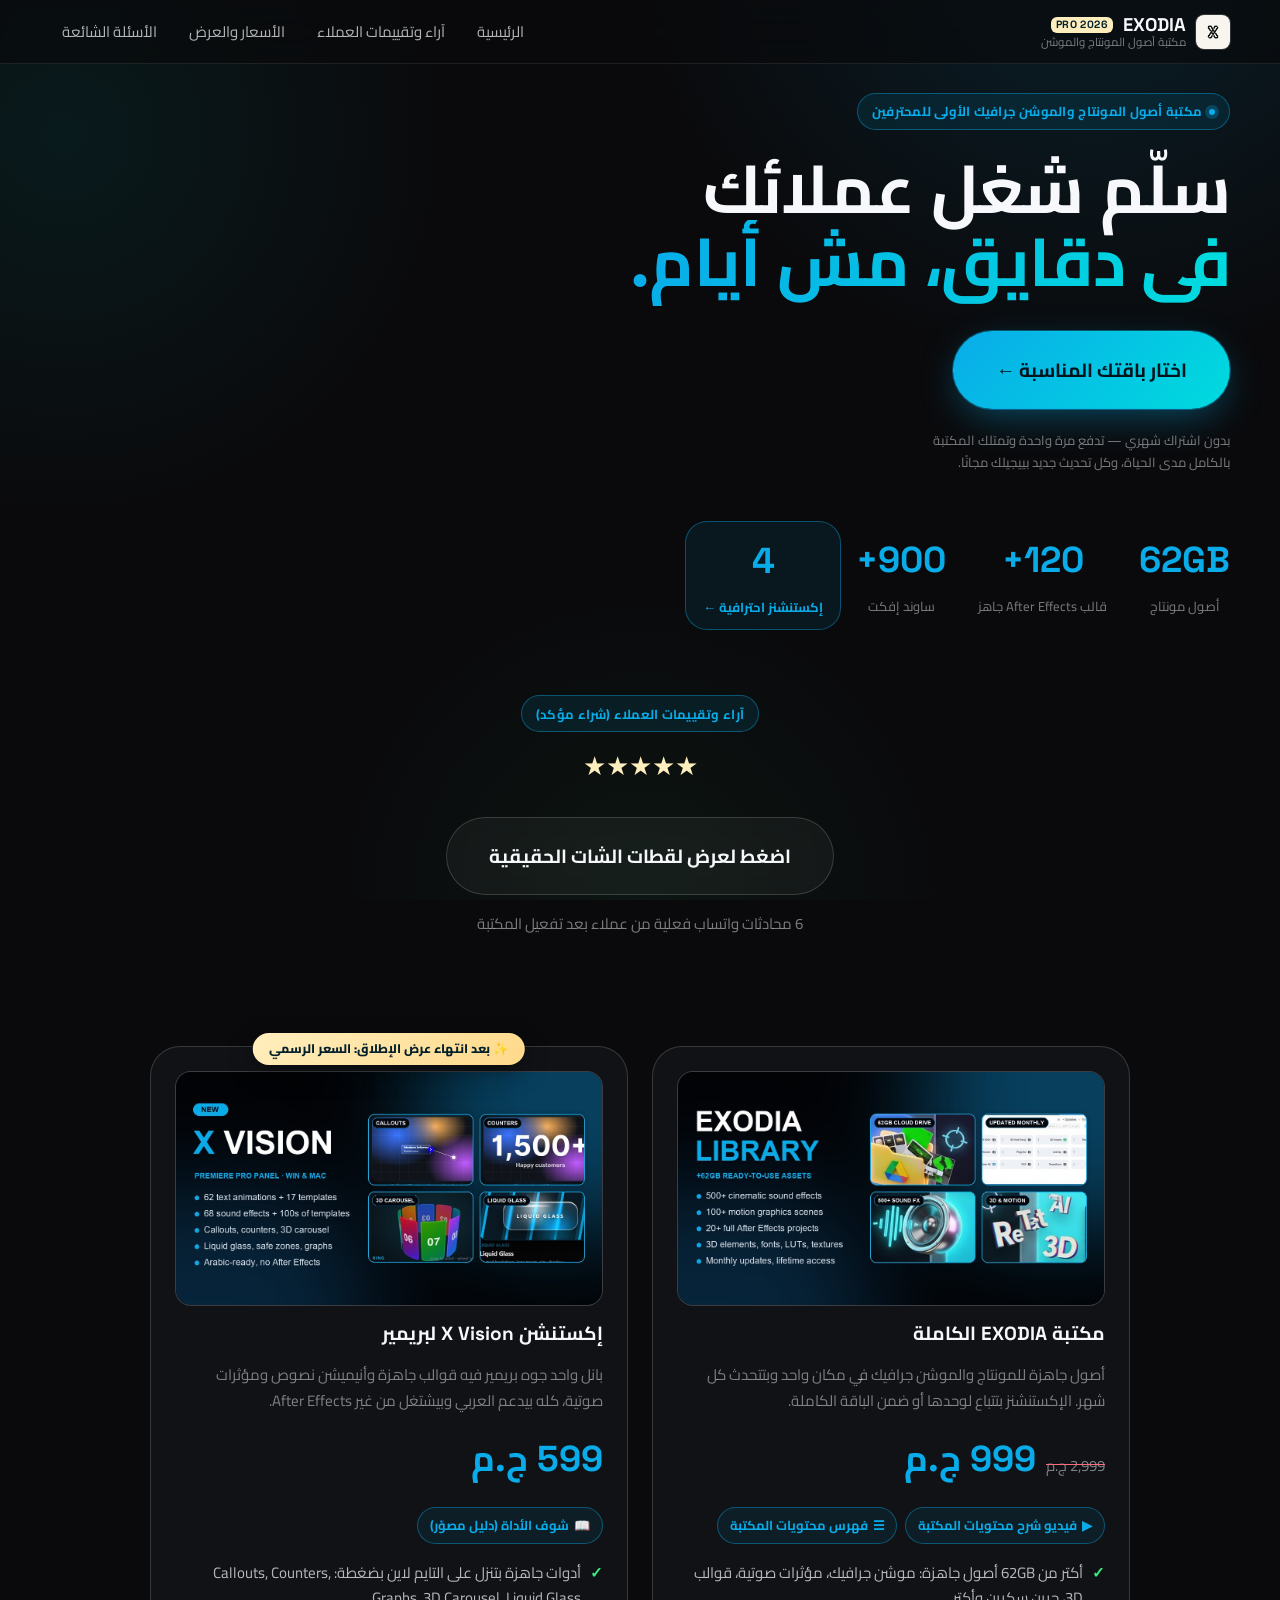
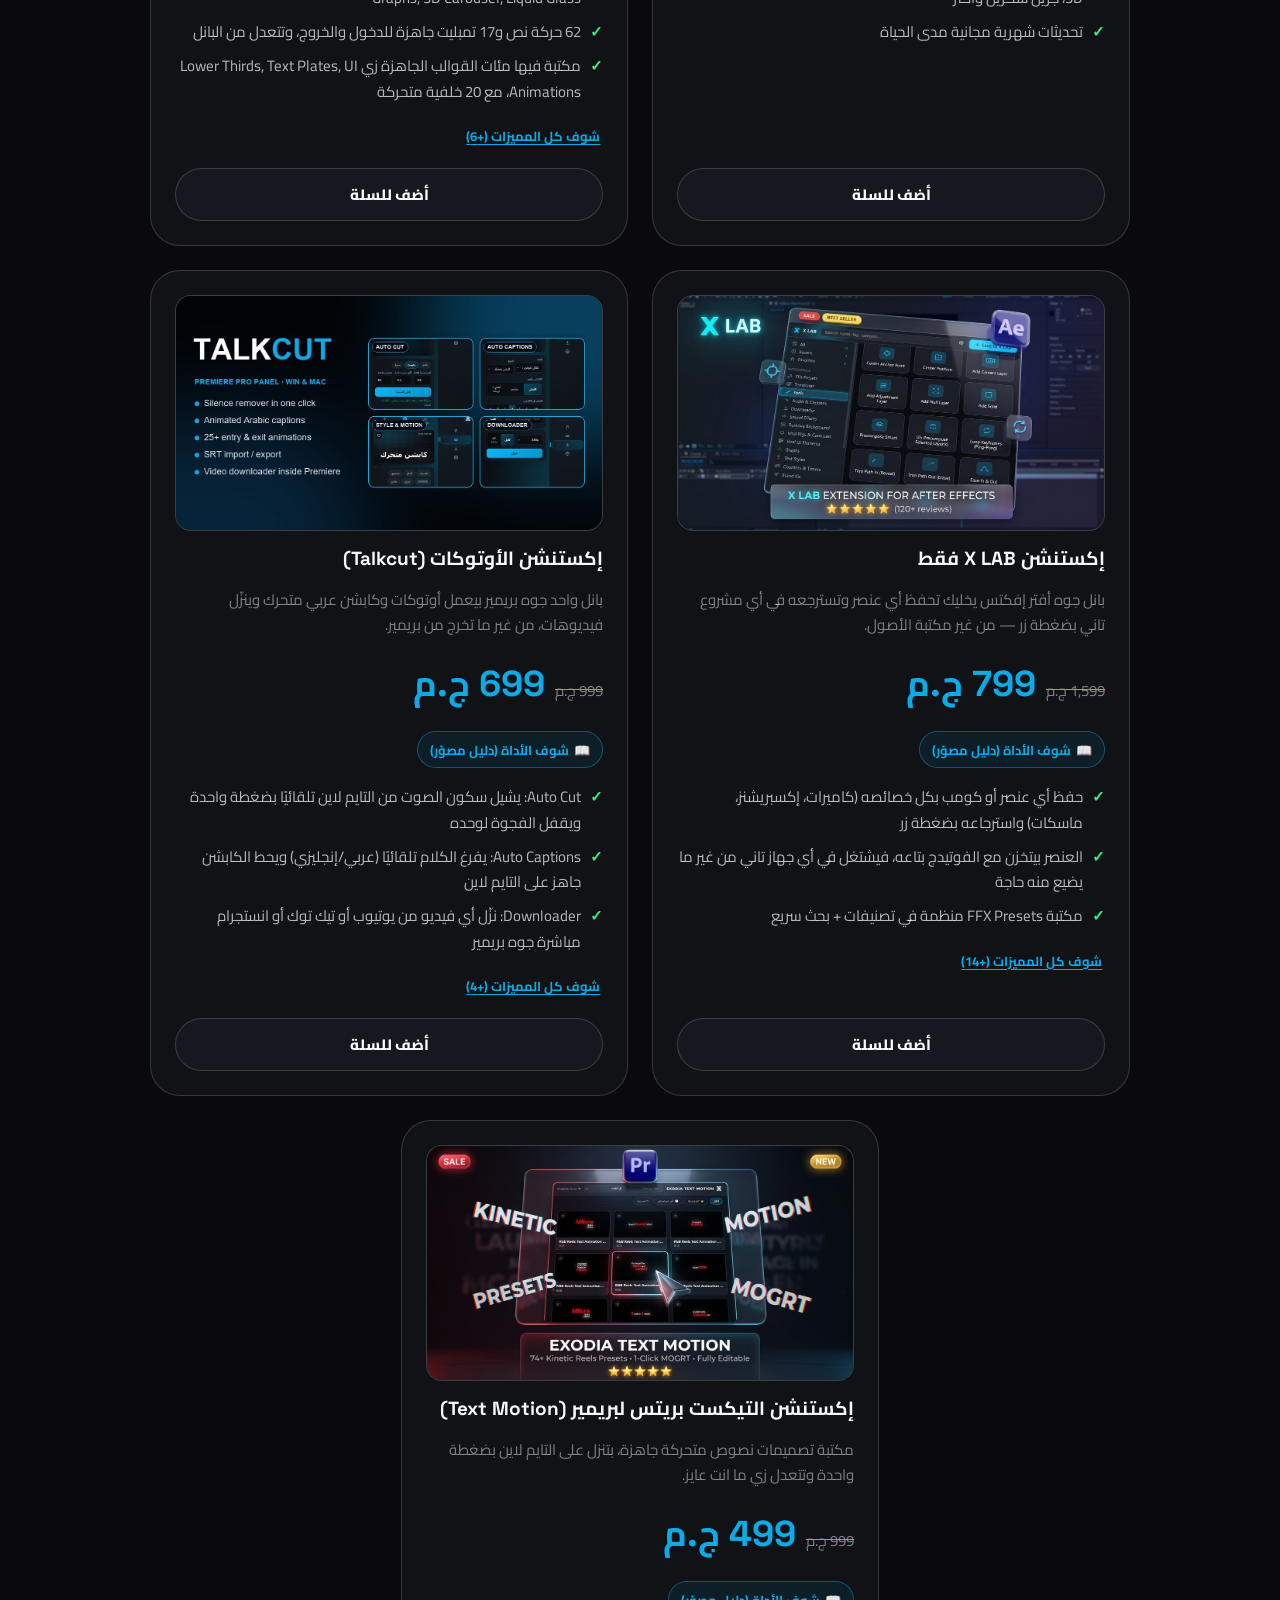
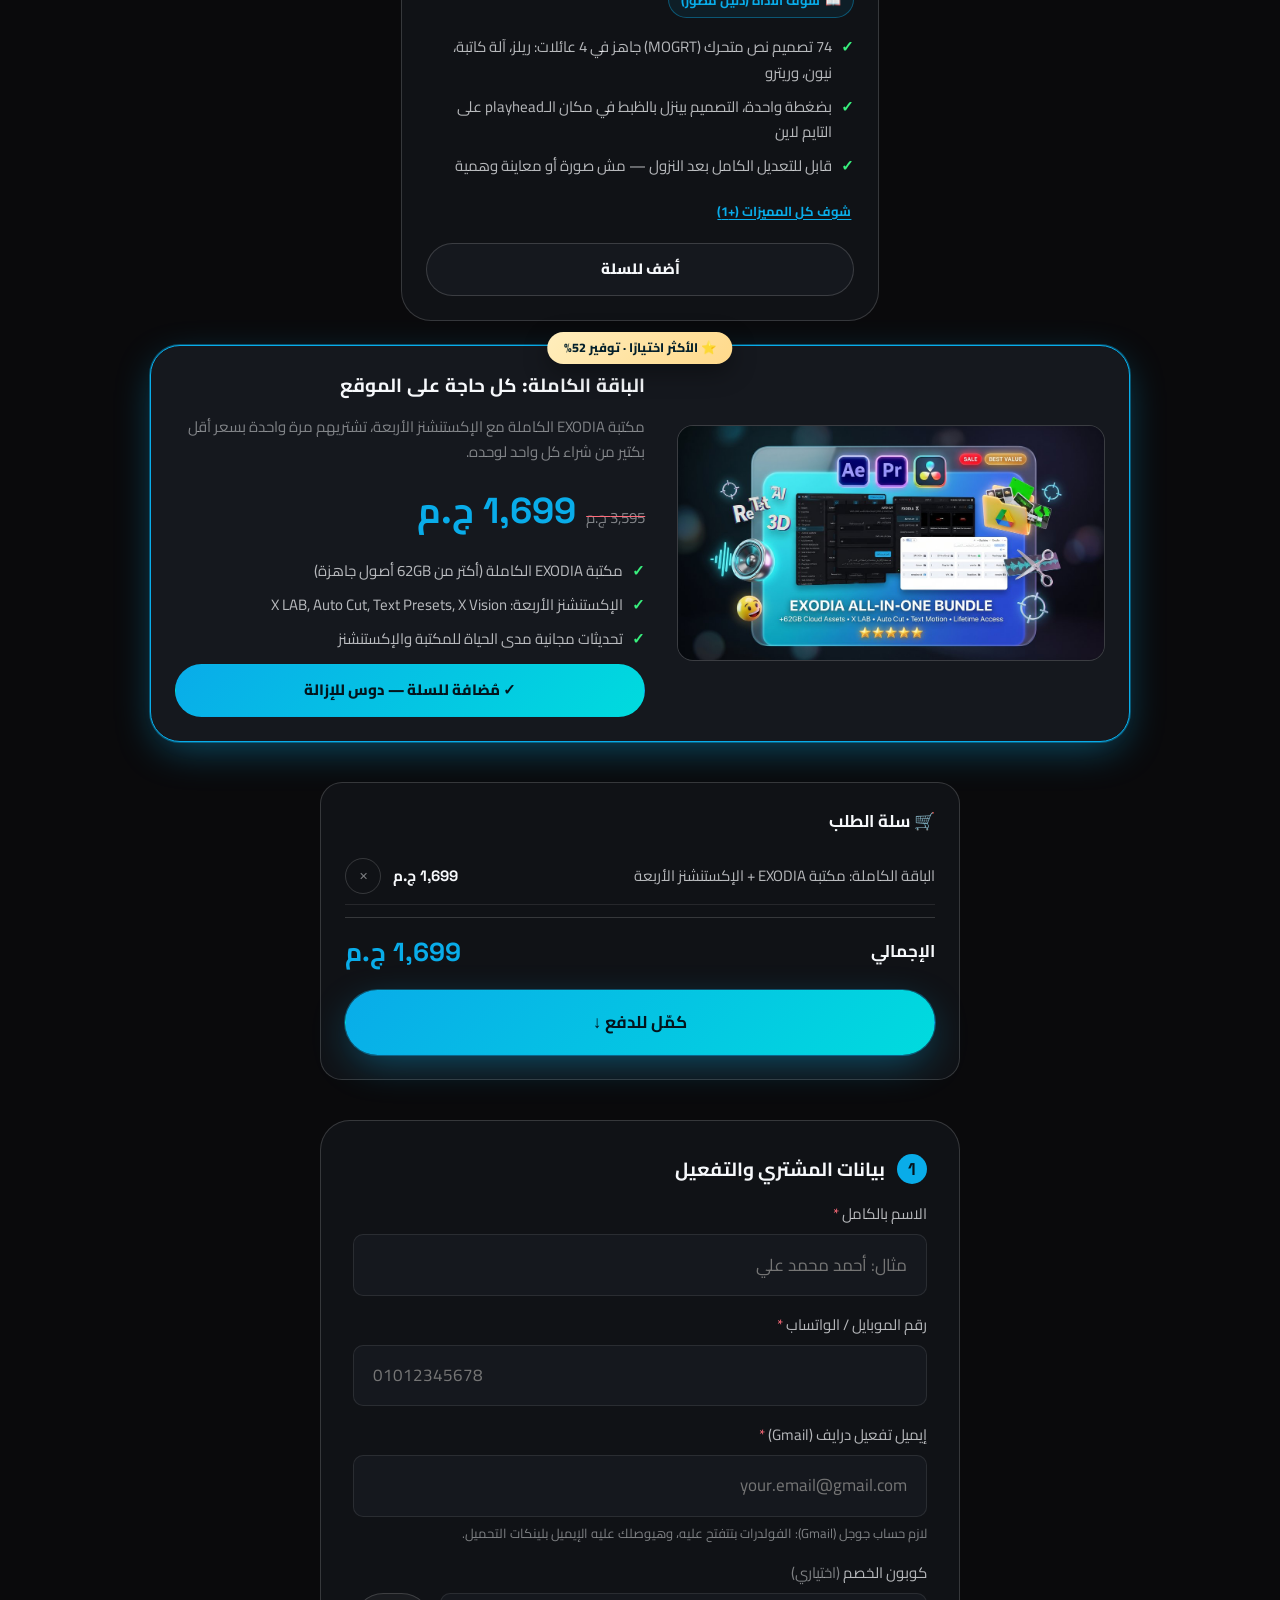
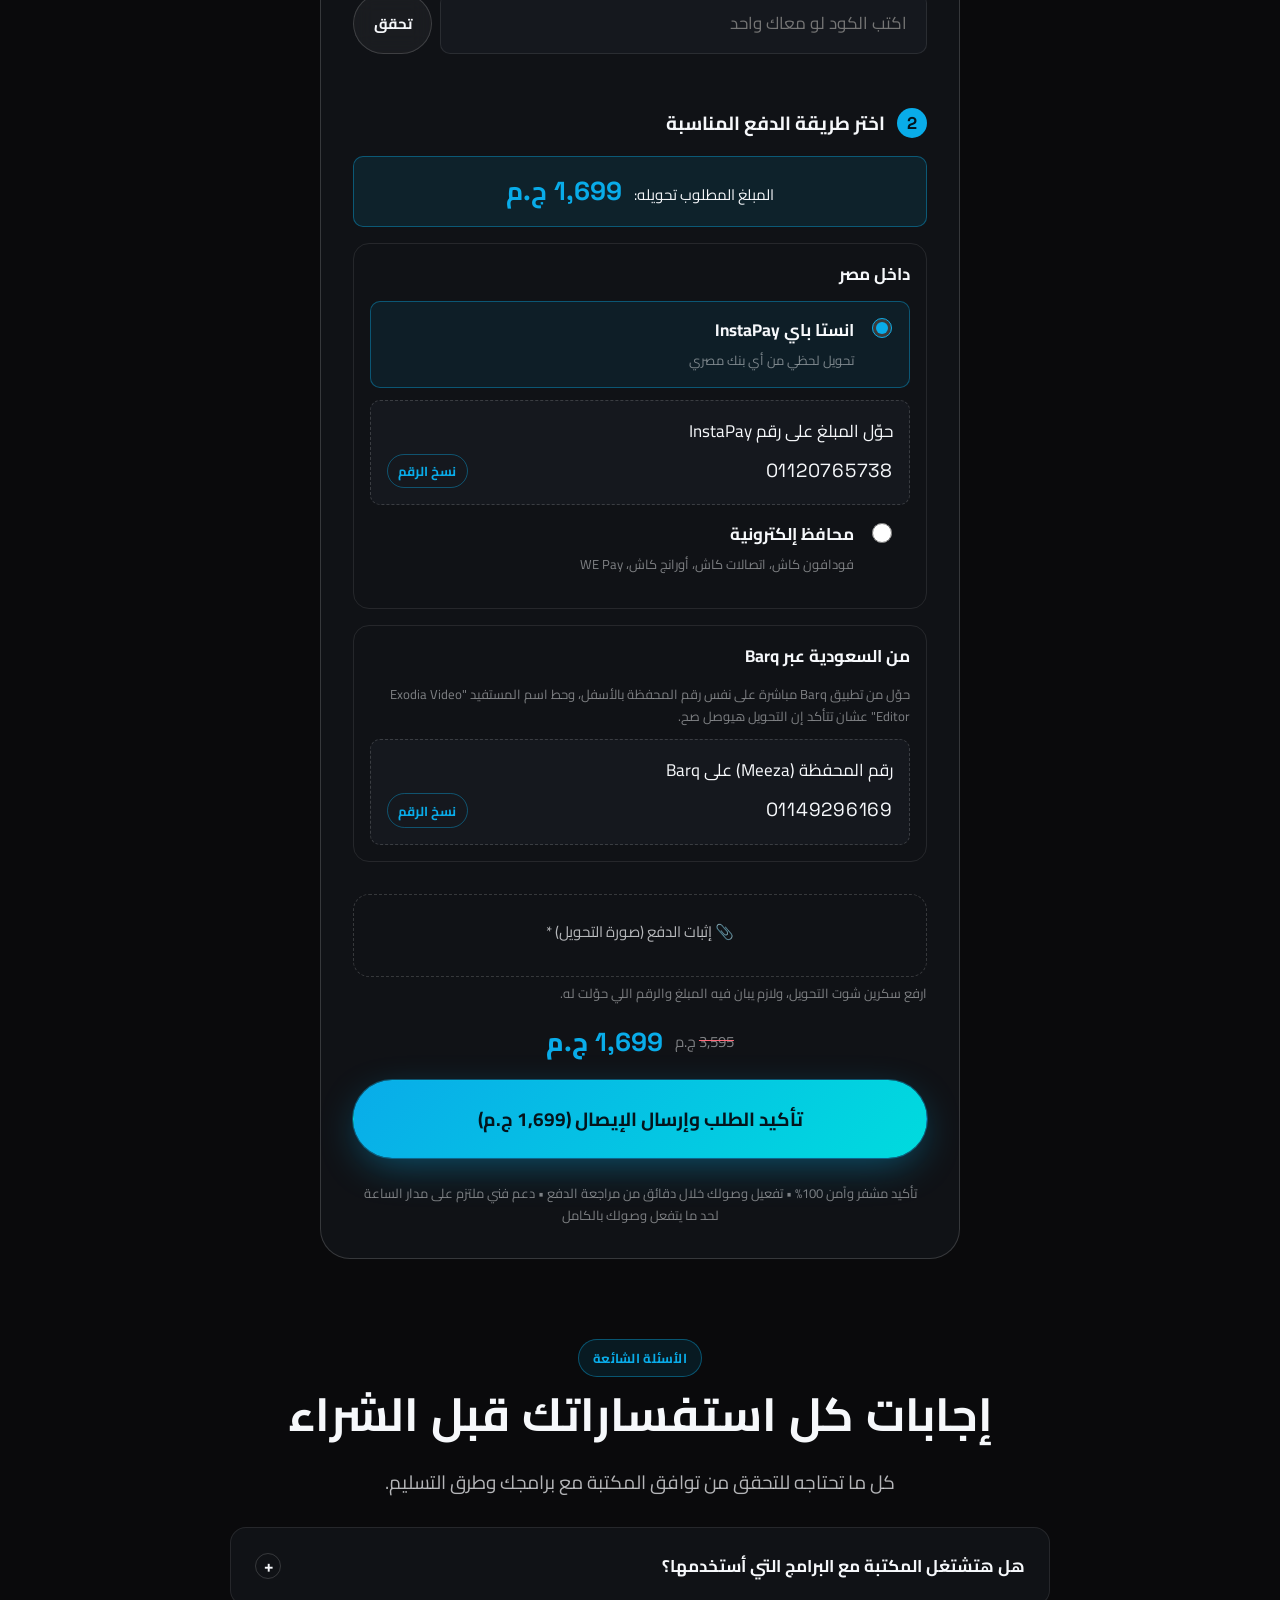
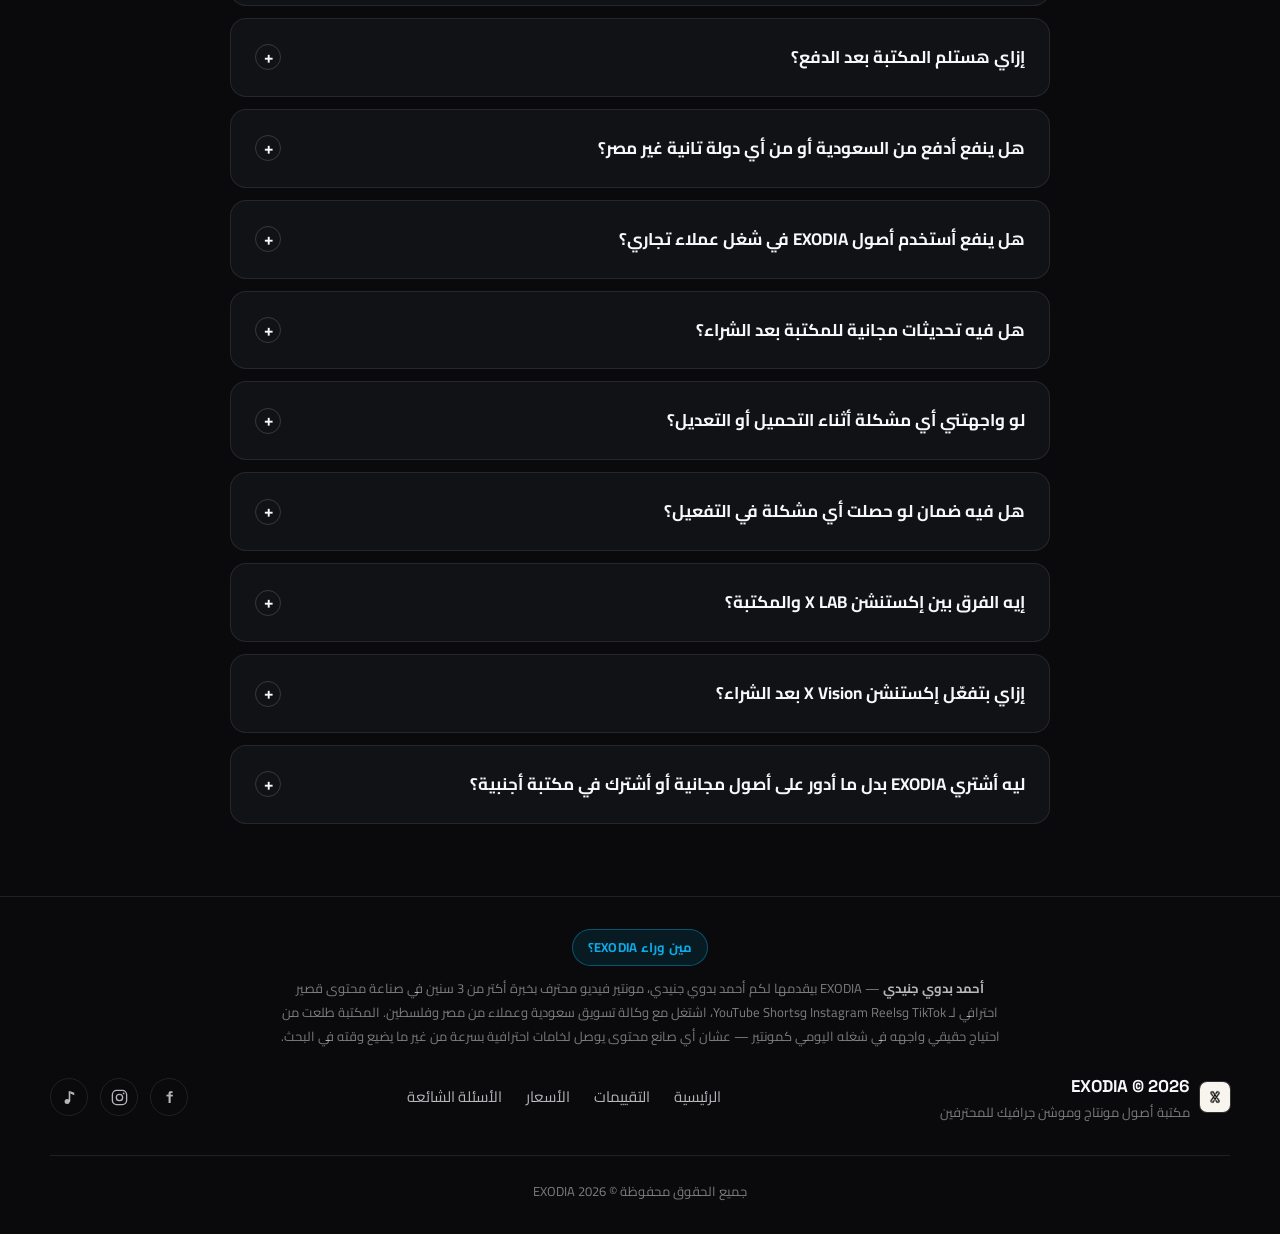
==== commit b4d0922e: "Mobile carousel dots under the pricing cards Co-Authored-By: Claude Sonnet 5.5 <noreply@anthropic.co" ====
--- a/index.html
+++ b/index.html
@@ -502,6 +502,7 @@
               </div>
             </div>
           </div>
+          <div class="product-dots" id="productDots" role="tablist" aria-label="تنقل بين الباقات"></div>
 
           <div class="cart-summary reveal">
             <p class="cart-summary__title">🛒 سلة الطلب</p>
--- a/assets/styles.css
+++ b/assets/styles.css
@@ -482,3 +482,13 @@
 @media (min-width: 640px){
   .product-cards .product-card:nth-last-child(2):nth-child(odd){ grid-column: 1 / -1; width: calc(50% - var(--sp-5) / 2); justify-self: center; }
 }
+
+/* ---------- carousel dots (mobile only) ---------- */
+.product-dots{ display: none; }
+@media (max-width: 639px){
+  .product-cards{ margin-bottom: var(--sp-3); }
+  .product-dots{ display: flex; justify-content: center; align-items: center; gap: 8px; margin: 0 auto var(--sp-6); }
+  .product-dots__dot{ position: relative; width: 8px; height: 8px; min-width: 8px; padding: 0; border: 0; border-radius: 999px; background: var(--border-strong); transition: width .2s var(--ease), background .2s var(--ease); cursor: pointer; }
+  .product-dots__dot::after{ content: ""; position: absolute; inset: -12px -5px; }
+  .product-dots__dot.is-active{ width: 22px; background: var(--brand); }
+}
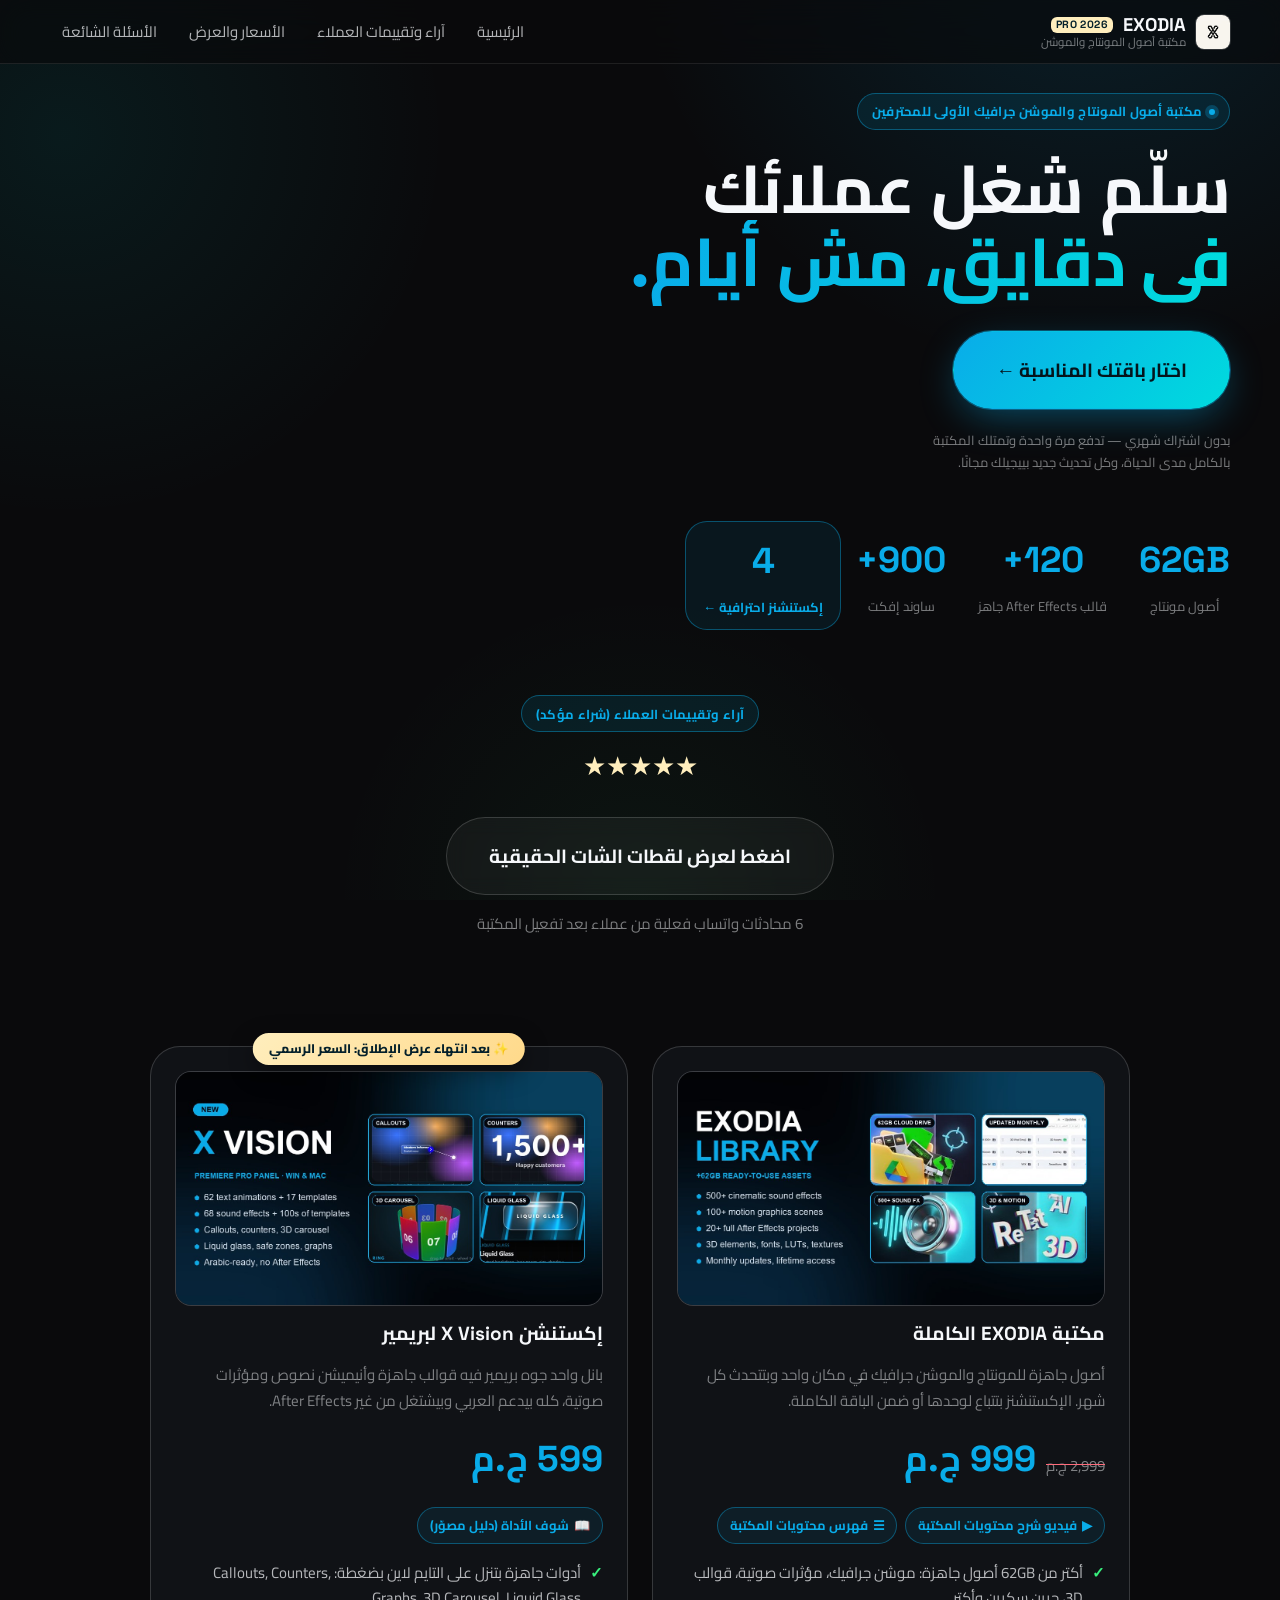
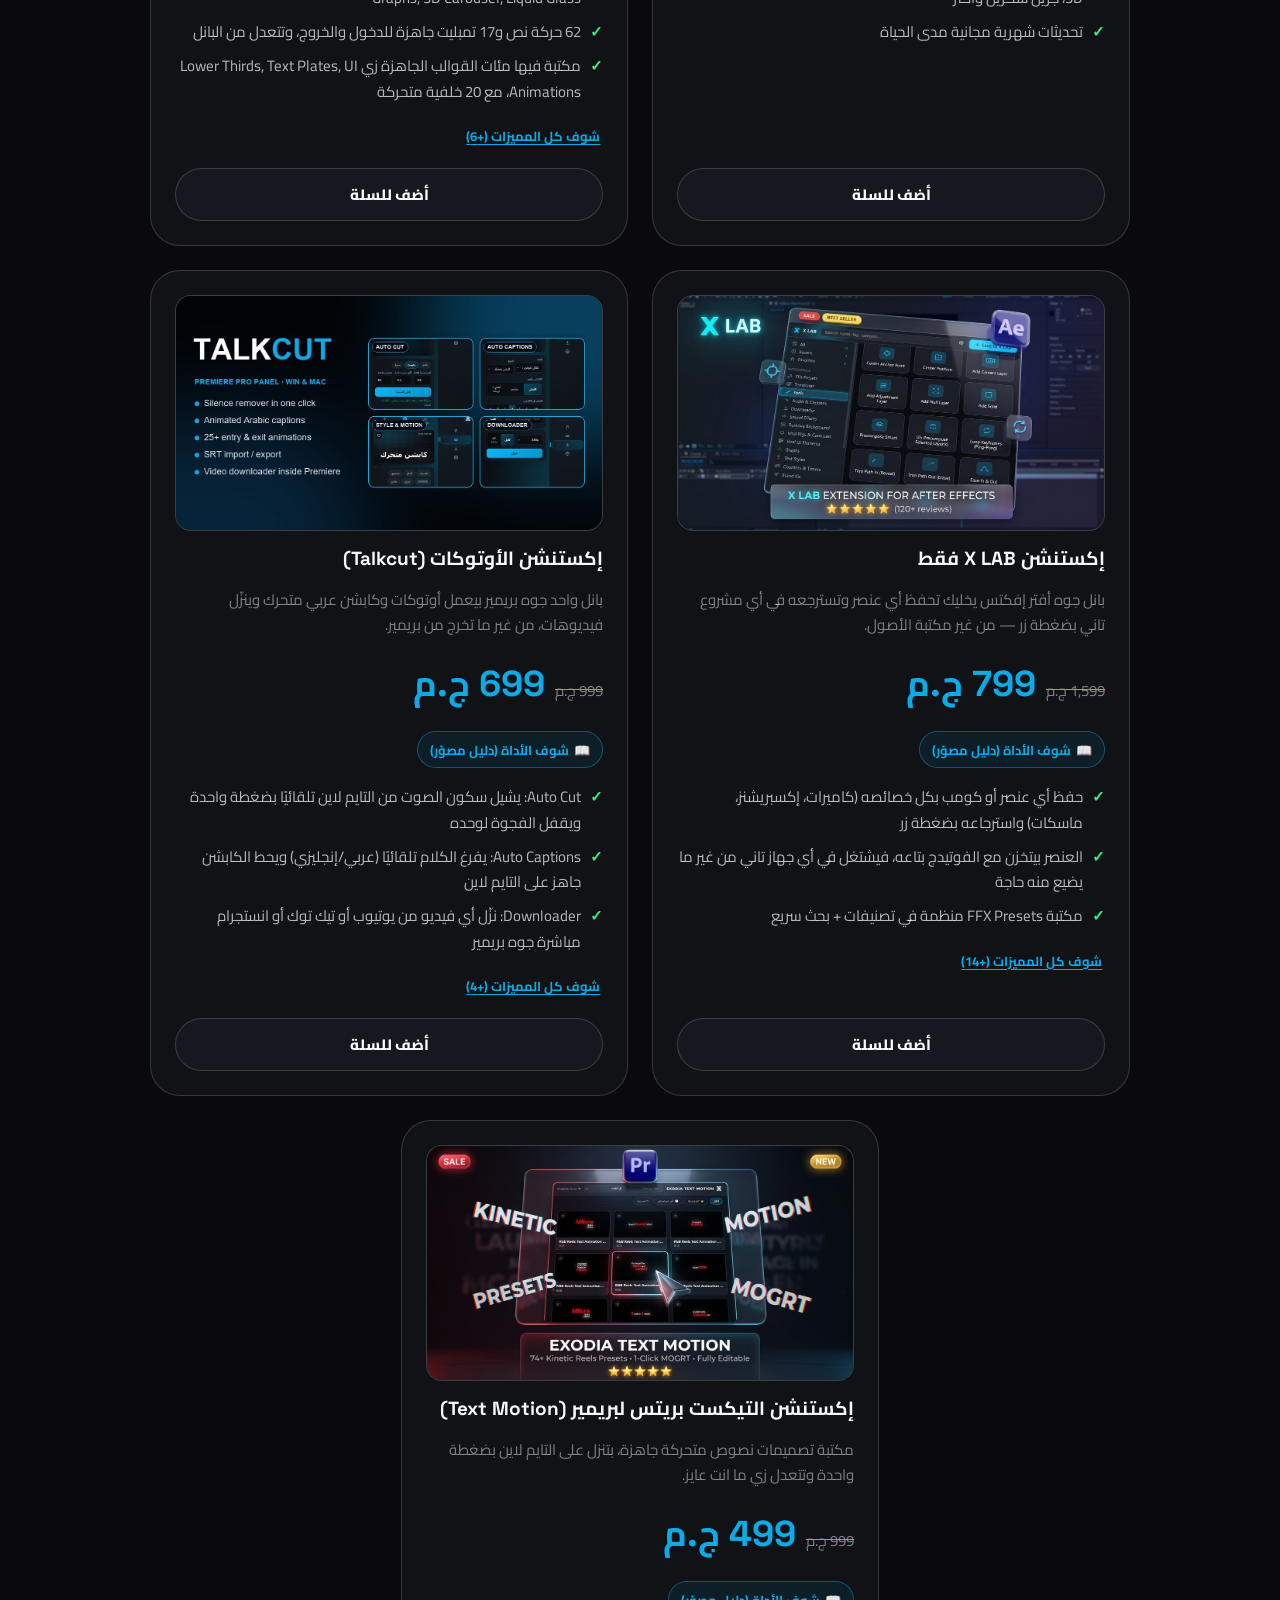
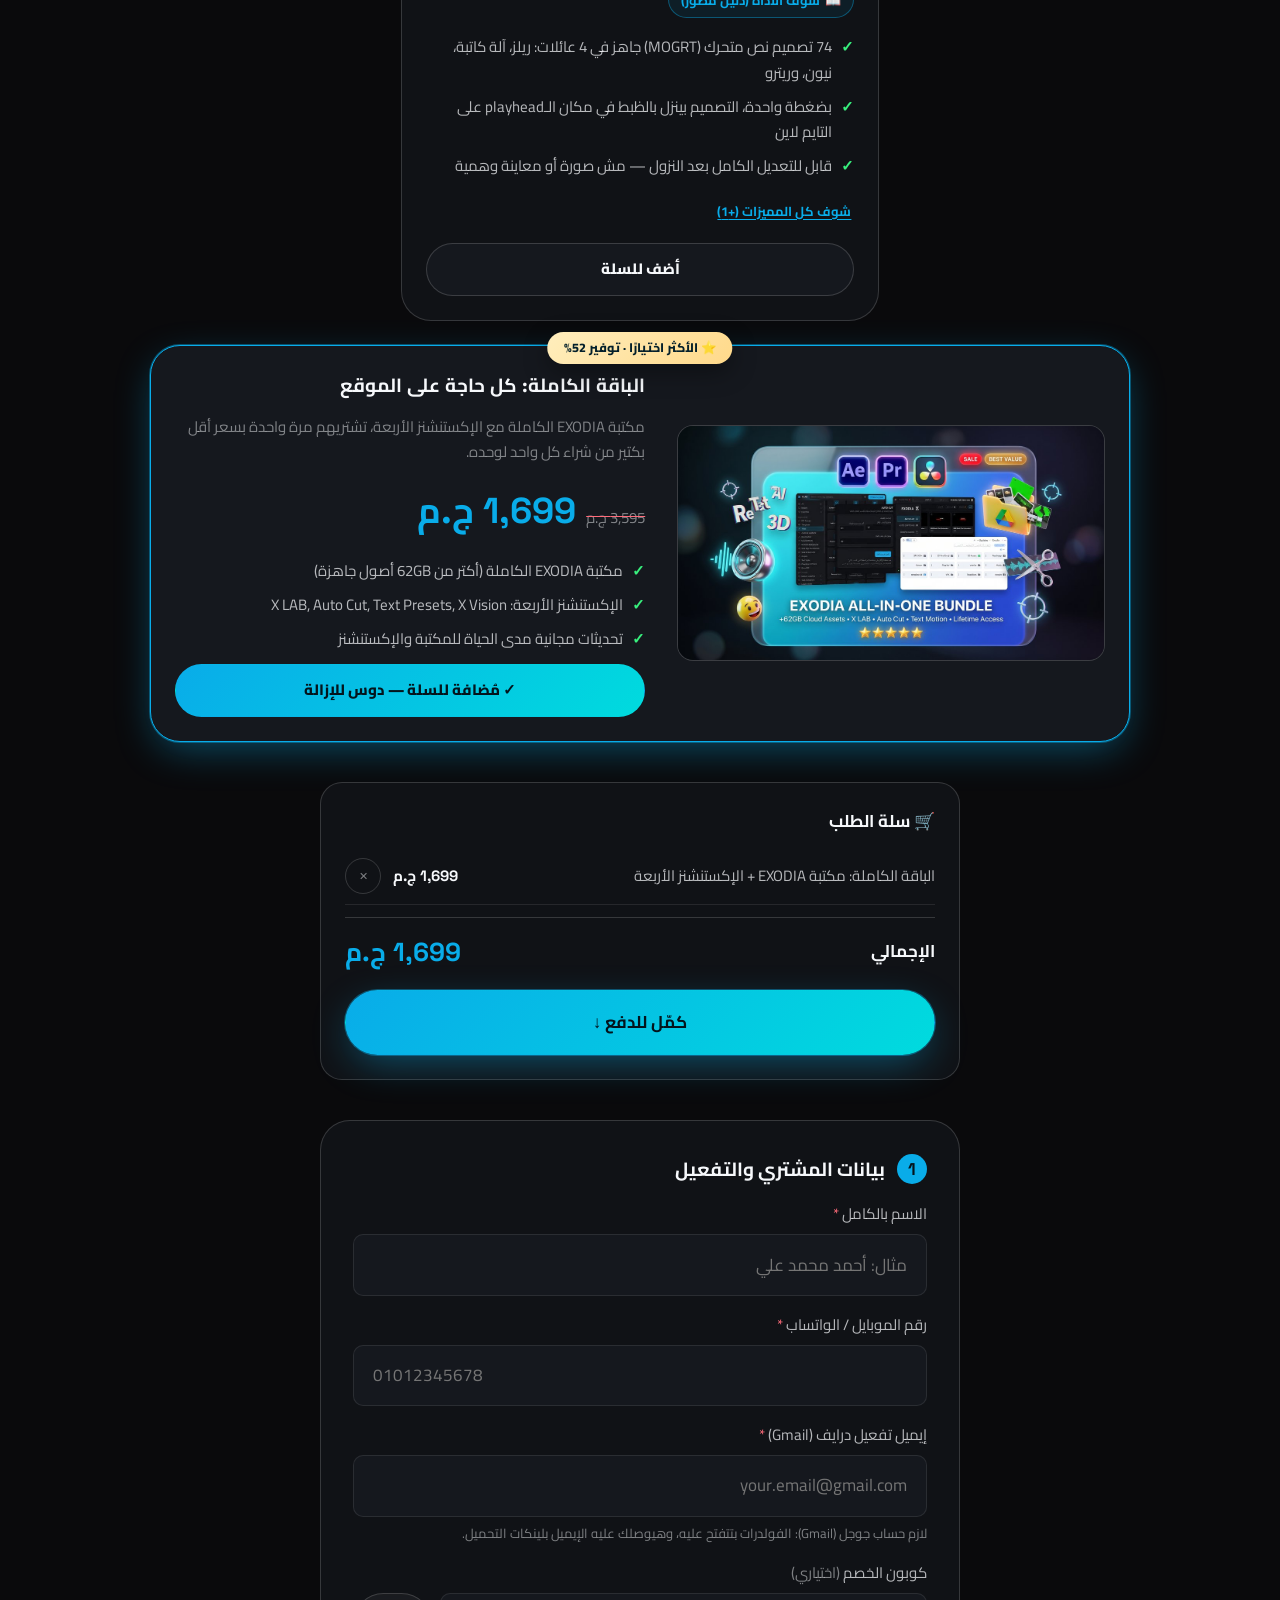
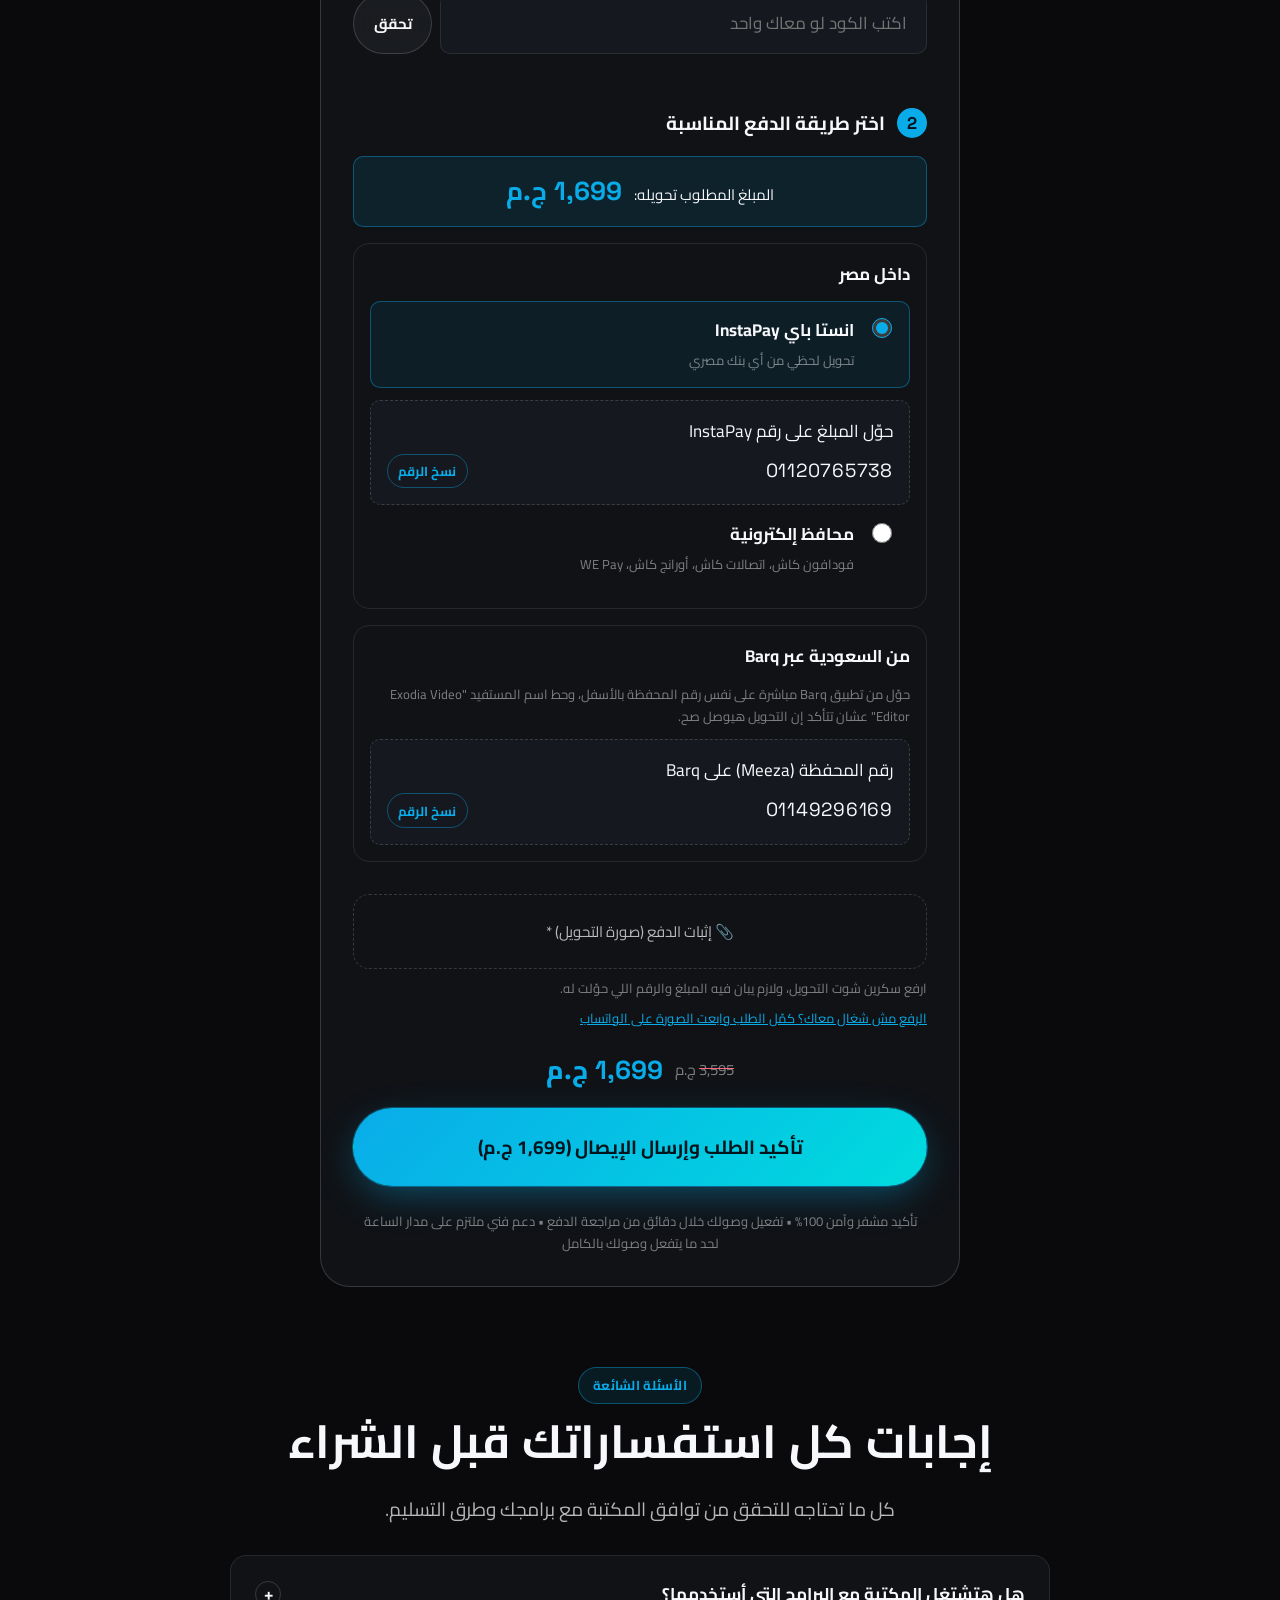
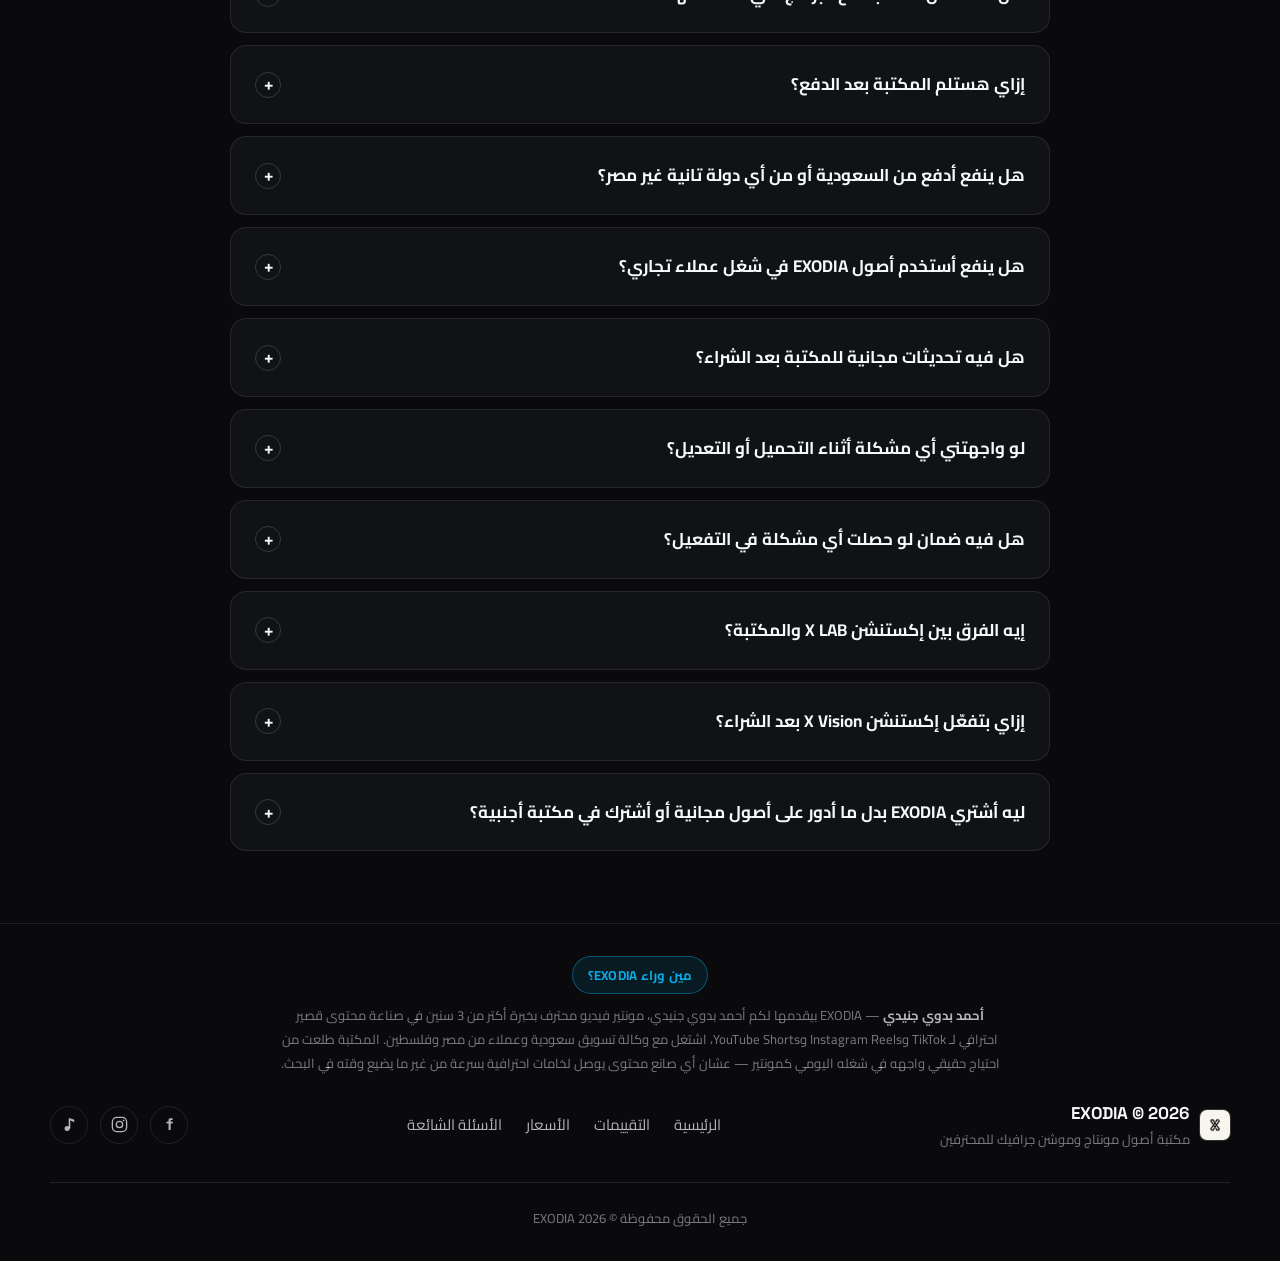
==== commit acd8c8ab: "Fix receipt upload: single file-picker open, compress before upload, wait for upload before success," ====
--- a/index.html
+++ b/index.html
@@ -596,12 +596,13 @@
               </div>
 
               <div class="field" style="margin-top: var(--sp-6);">
-                <div class="upload" id="uploadZone">
-                  <label for="paymentProof" id="uploadPrompt" style="cursor:pointer;">إثبات الدفع (صورة التحويل) *</label>
-                  <input type="file" id="paymentProof" accept="image/*" class="visually-hidden" required />
+                <label class="upload" id="uploadZone" for="paymentProof">
+                  <span id="uploadPrompt">إثبات الدفع (صورة التحويل) *</span>
+                  <input type="file" id="paymentProof" accept="image/*" class="visually-hidden" />
                   <img id="uploadPreview" class="upload__preview" alt="معاينة صورة إثبات الدفع" />
-                </div>
+                </label>
                 <p class="field-hint">ارفع سكرين شوت التحويل، ولازم يبان فيه المبلغ والرقم اللي حوّلت له.</p>
+                <button type="button" class="link-btn" id="noProofBtn">الرفع مش شغال معاك؟ كمّل الطلب وابعت الصورة على الواتساب</button>
                 <p class="field-error" id="proofError"></p>
               </div>
 
@@ -615,6 +616,7 @@
 
             <div class="success-panel" id="successPanel" hidden>
               <h3>تم تسجيل طلبك بنجاح 🎉</h3>
+              <p class="receipt-warn" id="receiptWarn" hidden>⚠️ صورة الإيصال ماوصلتش لينا. ابعتها لنا على الواتساب من الزرار اللي تحت عشان نفعّل وصولك.</p>
               <p><strong>خطوة سريعة لمتابعة طلبك:</strong><br />تم استلام بياناتك بنجاح وجاري مراجعة إيصال التحويل. يمكنك الضغط على الزر بالأسفل للتواصل معنا عبر الواتساب ومتابعة حالة التفعيل مباشرة.</p>
               <div class="success-panel__ctas">
                 <a class="btn btn-whatsapp" id="whatsappFollowUp" href="https://api.whatsapp.com/send?phone=201109054862&text=%D8%A7%D9%86%D8%A7%20%D9%82%D9%85%D8%AA%20%D8%A8%D8%B7%D9%84%D8%A8%20%D8%B4%D8%B1%D8%A7%D8%A1%20%D9%88%D8%AA%D9%81%D8%B9%D9%8A%D9%84%20%D8%AD%D8%B3%D8%A7%D8%A8%D9%8A%20%D8%B9%D9%84%D9%8A%20%D8%A7%D9%84%D9%85%D9%83%D8%AA%D8%A8%D9%87%20%D9%85%D9%85%D9%83%D9%86%20%D8%A7%D8%B9%D8%B1%D9%81%20%D8%A7%D9%8A%D9%85%D8%AA%D8%A7%20%D9%87%D8%AA%D8%AA%D9%81%D8%B9%D9%84%D8%9F" target="_blank" rel="noopener noreferrer">لمتابعة الطلب عبر الواتساب</a>
@@ -784,78 +786,106 @@
 
     <script src="assets/main.js"></script>
 
-    <!-- Exodia Sheet Integration (Auto Image Upload to Link) -->
+    <!-- Exodia Sheet Integration (receipt compress + upload, then post the order) -->
     <script>
       document.addEventListener("DOMContentLoaded", function () {
-        document.addEventListener("submit", async function (e) {
-          if (!e.__exodiaValid) return;
+        var IMGBB_API_KEY = "856c3b13c3afeaa17b46e15a50a55e47";
+        var WEB_APP_URL = "https://script.google.com/macros/s/AKfycbzpuGVM_fDCS4OcxlO3BLTxZHjZr3qTJDXDjEw3BNrCdicYxVMscB_3FIR0l_6XLmTy/exec";
+
+        /* Phone screenshots are often 3-8 MB; on a weak mobile connection that upload is what
+           used to fail. Shrink to ~1600px JPEG first and fall back to the original on any error. */
+        function compressImage(file) {
+          return new Promise(function (resolve) {
+            try {
+              var url = URL.createObjectURL(file);
+              var img = new Image();
+              img.onload = function () {
+                try {
+                  var max = 1600, w = img.naturalWidth, h = img.naturalHeight;
+                  var k = Math.min(1, max / Math.max(w, h));
+                  var c = document.createElement("canvas");
+                  c.width = Math.round(w * k); c.height = Math.round(h * k);
+                  c.getContext("2d").drawImage(img, 0, 0, c.width, c.height);
+                  c.toBlob(function (blob) {
+                    URL.revokeObjectURL(url);
+                    resolve(blob && blob.size < file.size ? blob : file);
+                  }, "image/jpeg", 0.82);
+                } catch (e) { resolve(file); }
+              };
+              img.onerror = function () { URL.revokeObjectURL(url); resolve(file); };
+              img.src = url;
+            } catch (e) { resolve(file); }
+          });
+        }
+
+        function withTimeout(promise, ms) {
+          return Promise.race([promise, new Promise(function (_, rej) { setTimeout(function () { rej(new Error("timeout")); }, ms); })]);
+        }
+
+        async function uploadReceipt(file) {
+          var blob = await compressImage(file);
+          var fd = new FormData();
+          fd.append("image", blob, "receipt.jpg");
+          var ctrl = new AbortController();
+          var timer = setTimeout(function () { ctrl.abort(); }, 40000);
           try {
-            const nameEl = e.target.querySelector("#buyerName");
-            const phoneEl = e.target.querySelector("#buyerPhone");
-            const emailEl = e.target.querySelector("#buyerEmail");
-            const couponEl = e.target.querySelector("#couponCode");
-            const fileEl = e.target.querySelector("#paymentProof");
-
-            const name = nameEl ? nameEl.value : "";
-            const phone = phoneEl ? phoneEl.value : "";
-            const email = emailEl ? emailEl.value : "";
-            const coupon = couponEl ? couponEl.value.trim() : "";
-            const fileInput = fileEl && fileEl.files.length > 0 ? fileEl.files[0] : null;
-
-            if (name && phone && email) {
-              // حدث بداية الدفع للطلب المحلي
-              // (InstaPay / المحافظ الإلكترونية) لما العميل يأكد طلبه فعليًا
-              var trackIds = window.__exodiaCartIds || [];
-              var trackValue = window.__exodiaFinalPrice || 0;
-              if (typeof fbq !== "undefined") fbq("track", "InitiateCheckout", { value: trackValue, currency: "EGP", content_ids: trackIds, content_type: "product", num_items: trackIds.length });
-              if (typeof ttq !== "undefined") ttq.track("InitiateCheckout", { content_id: trackIds.join(","), content_type: "product", value: trackValue, currency: "EGP" });
-              if (typeof gtag !== "undefined") gtag("event", "begin_checkout", { currency: "EGP", value: trackValue, items: trackIds.map(function (id) { return { item_id: id }; }) });
-
-              let receiptUrl = "لم يتم إرفاق صورة";
-
-              // رفع الصورة لـ ImgBB وتحويلها لرابط مباشر
-              if (fileInput) {
-                try {
-                  const IMGBB_API_KEY = "856c3b13c3afeaa17b46e15a50a55e47";
-                  const formData = new FormData();
-                  formData.append("image", fileInput);
-
-                  const imgRes = await fetch(`https://api.imgbb.com/1/upload?key=${IMGBB_API_KEY}`, {
-                    method: "POST",
-                    body: formData
-                  });
-
-                  const imgData = await imgRes.json();
-                  if (imgData && imgData.data && imgData.data.url) {
-                    receiptUrl = imgData.data.url;
-                  }
-                } catch (imgErr) {
-                  console.log("Image Upload Error:", imgErr);
-                  receiptUrl = "خطأ في رفع الصورة: " + fileInput.name;
-                }
+            var res = await fetch("https://api.imgbb.com/1/upload?key=" + IMGBB_API_KEY, { method: "POST", body: fd, signal: ctrl.signal });
+            var data = await res.json();
+            if (data && data.data && data.data.url) return data.data.url;
+            throw new Error("no url");
+          } finally { clearTimeout(timer); }
+        }
+
+        async function sendOrder(form) {
+          window.__exodiaReceiptFailed = false;
+          try {
+            var val = function (id) { var el = form.querySelector(id); return el ? el.value : ""; };
+            var name = val("#buyerName"), phone = val("#buyerPhone"), email = val("#buyerEmail");
+            var coupon = val("#couponCode").trim();
+            var fileEl = form.querySelector("#paymentProof");
+            var file = fileEl && fileEl.files.length > 0 ? fileEl.files[0] : null;
+            if (!(name && phone && email)) return;
+
+            var trackIds = window.__exodiaCartIds || [];
+            var trackValue = window.__exodiaFinalPrice || 0;
+            if (typeof fbq !== "undefined") fbq("track", "InitiateCheckout", { value: trackValue, currency: "EGP", content_ids: trackIds, content_type: "product", num_items: trackIds.length });
+            if (typeof ttq !== "undefined") ttq.track("InitiateCheckout", { content_id: trackIds.join(","), content_type: "product", value: trackValue, currency: "EGP" });
+            if (typeof gtag !== "undefined") gtag("event", "begin_checkout", { currency: "EGP", value: trackValue, items: trackIds.map(function (id) { return { item_id: id }; }) });
+
+            var receiptUrl = "هيتبعت على الواتساب";
+            if (file) {
+              try { receiptUrl = await uploadReceipt(file); }
+              catch (imgErr) {
+                console.log("Image Upload Error:", imgErr);
+                receiptUrl = "خطأ في رفع الصورة: " + file.name;
+                window.__exodiaReceiptFailed = true;
               }
-
-              // إرسال البيانات والرابط لـ Google Sheets
-              const WEB_APP_URL = "https://script.google.com/macros/s/AKfycbzpuGVM_fDCS4OcxlO3BLTxZHjZr3qTJDXDjEw3BNrCdicYxVMscB_3FIR0l_6XLmTy/exec";
-
-              fetch(WEB_APP_URL, {
-                method: "POST",
-                mode: "no-cors",
-                headers: { "Content-Type": "application/json" },
-                body: JSON.stringify({
-                  name: name,
-                  phone: phone,
-                  email: email,
-                  items: window.__exodiaCartLabel || "غير محدد",
-                  total: window.__exodiaFinalPrice || "",
-                  coupon: coupon,
-                  receipt: receiptUrl
-                })
-              });
+            } else {
+              window.__exodiaReceiptFailed = true;
             }
+
+            await withTimeout(fetch(WEB_APP_URL, {
+              method: "POST",
+              mode: "no-cors",
+              keepalive: true,
+              headers: { "Content-Type": "application/json" },
+              body: JSON.stringify({
+                name: name, phone: phone, email: email,
+                items: window.__exodiaCartLabel || "غير محدد",
+                total: window.__exodiaFinalPrice || "",
+                coupon: coupon,
+                receipt: receiptUrl
+              })
+            }), 20000).catch(function (err) { console.log("Sheet post:", err); });
           } catch (err) {
             console.log("Sheet Sync Error:", err);
           }
+        }
+
+        document.addEventListener("submit", function (e) {
+          if (!e.__exodiaValid) return;
+          /* main.js waits on this before showing the success screen */
+          window.__exodiaOrderPromise = sendOrder(e.target);
         });
       });
     </script>
--- a/assets/styles.css
+++ b/assets/styles.css
@@ -476,7 +476,10 @@
 .field-hint{ color: var(--text-3); font-size: var(--text-xs); margin-top: .4em; }
 .pay-amount{ margin: var(--sp-3) 0 var(--sp-4); padding: .85em 1em; border-radius: var(--radius-sm); background: rgba(9,172,233,0.1); border: 1px solid var(--border-brand); font-size: var(--text-sm); text-align: center; }
 .pay-amount b{ font-family: var(--font-display); font-size: var(--text-xl); color: var(--brand); margin-inline-start: .35em; }
-.upload label::before{ content: "📎 "; }
+.upload{ display: block; }
+.upload #uploadPrompt::before{ content: "📎 "; }
+.link-btn{ background: none; border: 0; padding: 0; margin-top: .6em; color: var(--brand); font: inherit; font-size: var(--text-xs); text-decoration: underline; cursor: pointer; }
+.receipt-warn{ color: #ffd479; background: rgba(255,200,60,0.1); border: 1px solid rgba(255,200,60,0.35); border-radius: var(--radius-sm); padding: .7em 1em; }
 .cart-summary__go{ margin-top: var(--sp-4); }
 /* the full package closes the grid; an odd card before it would leave a hole: centre it */
 @media (min-width: 640px){
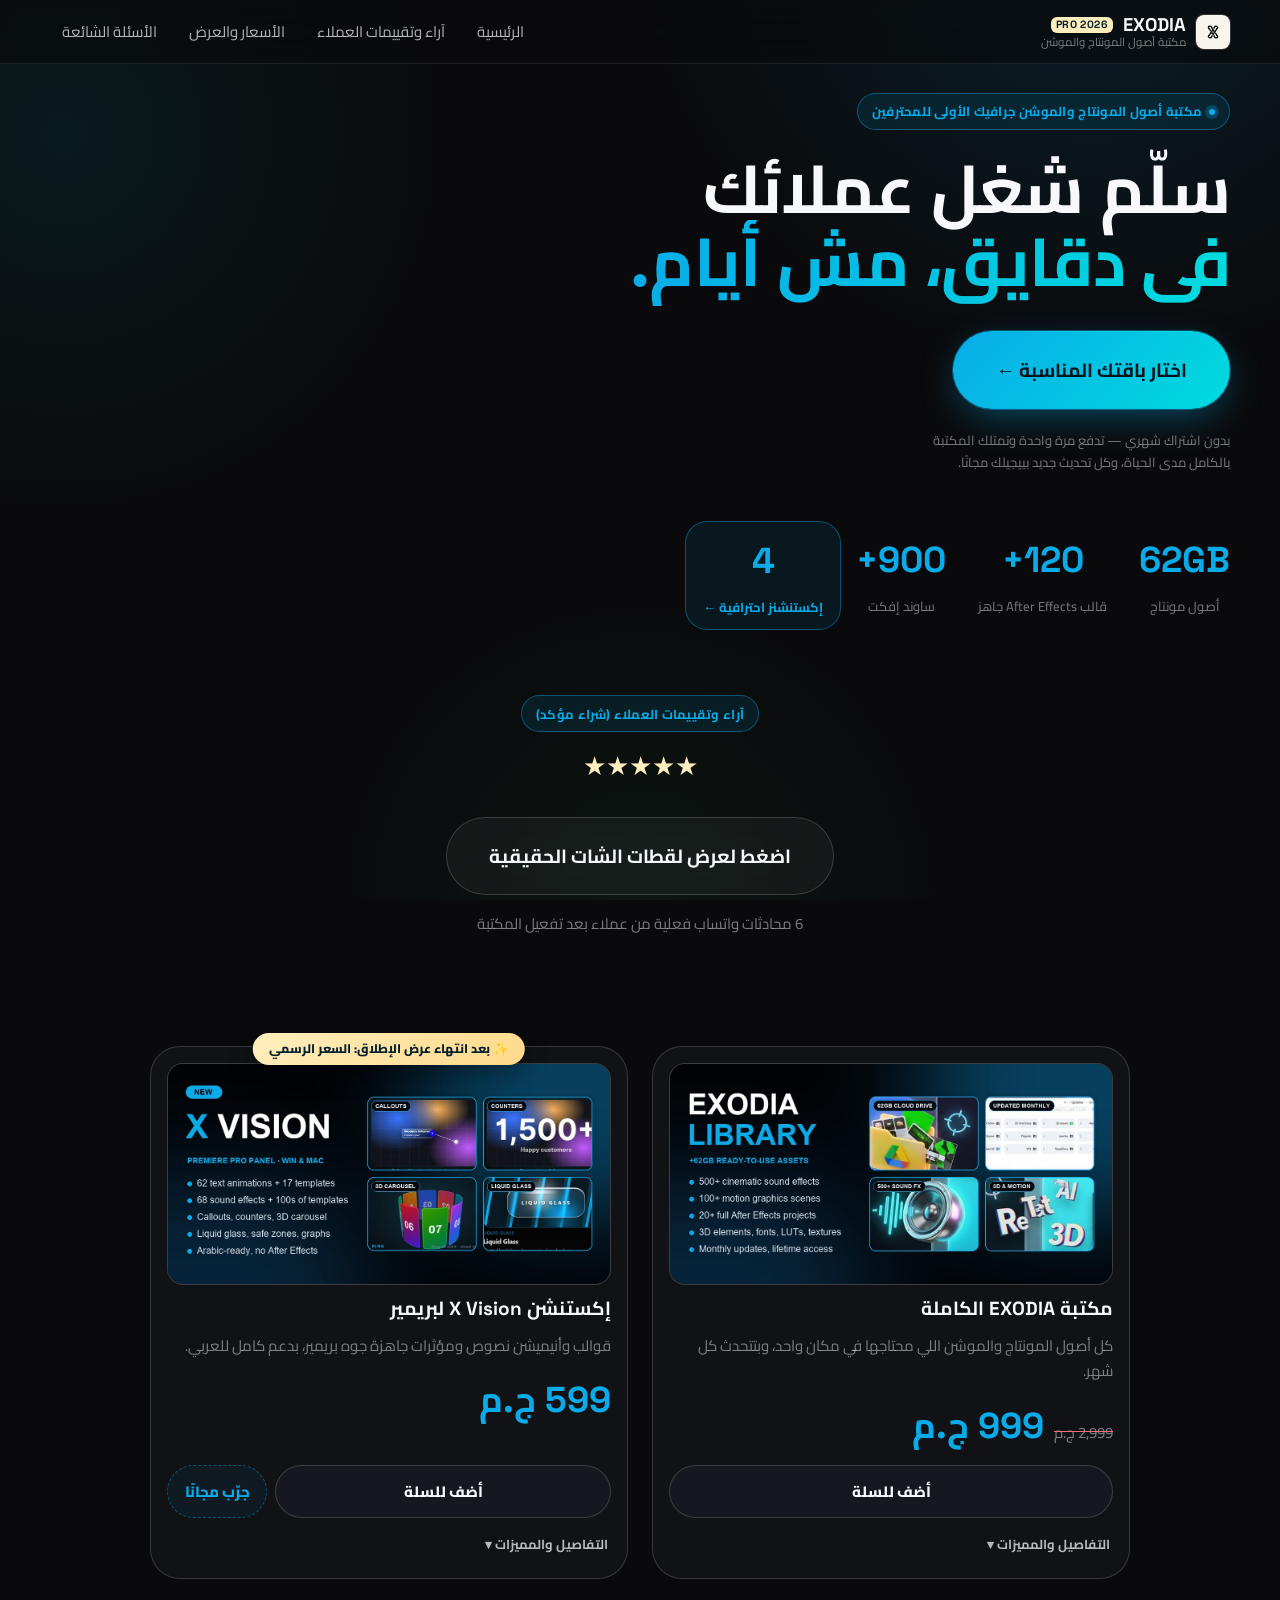
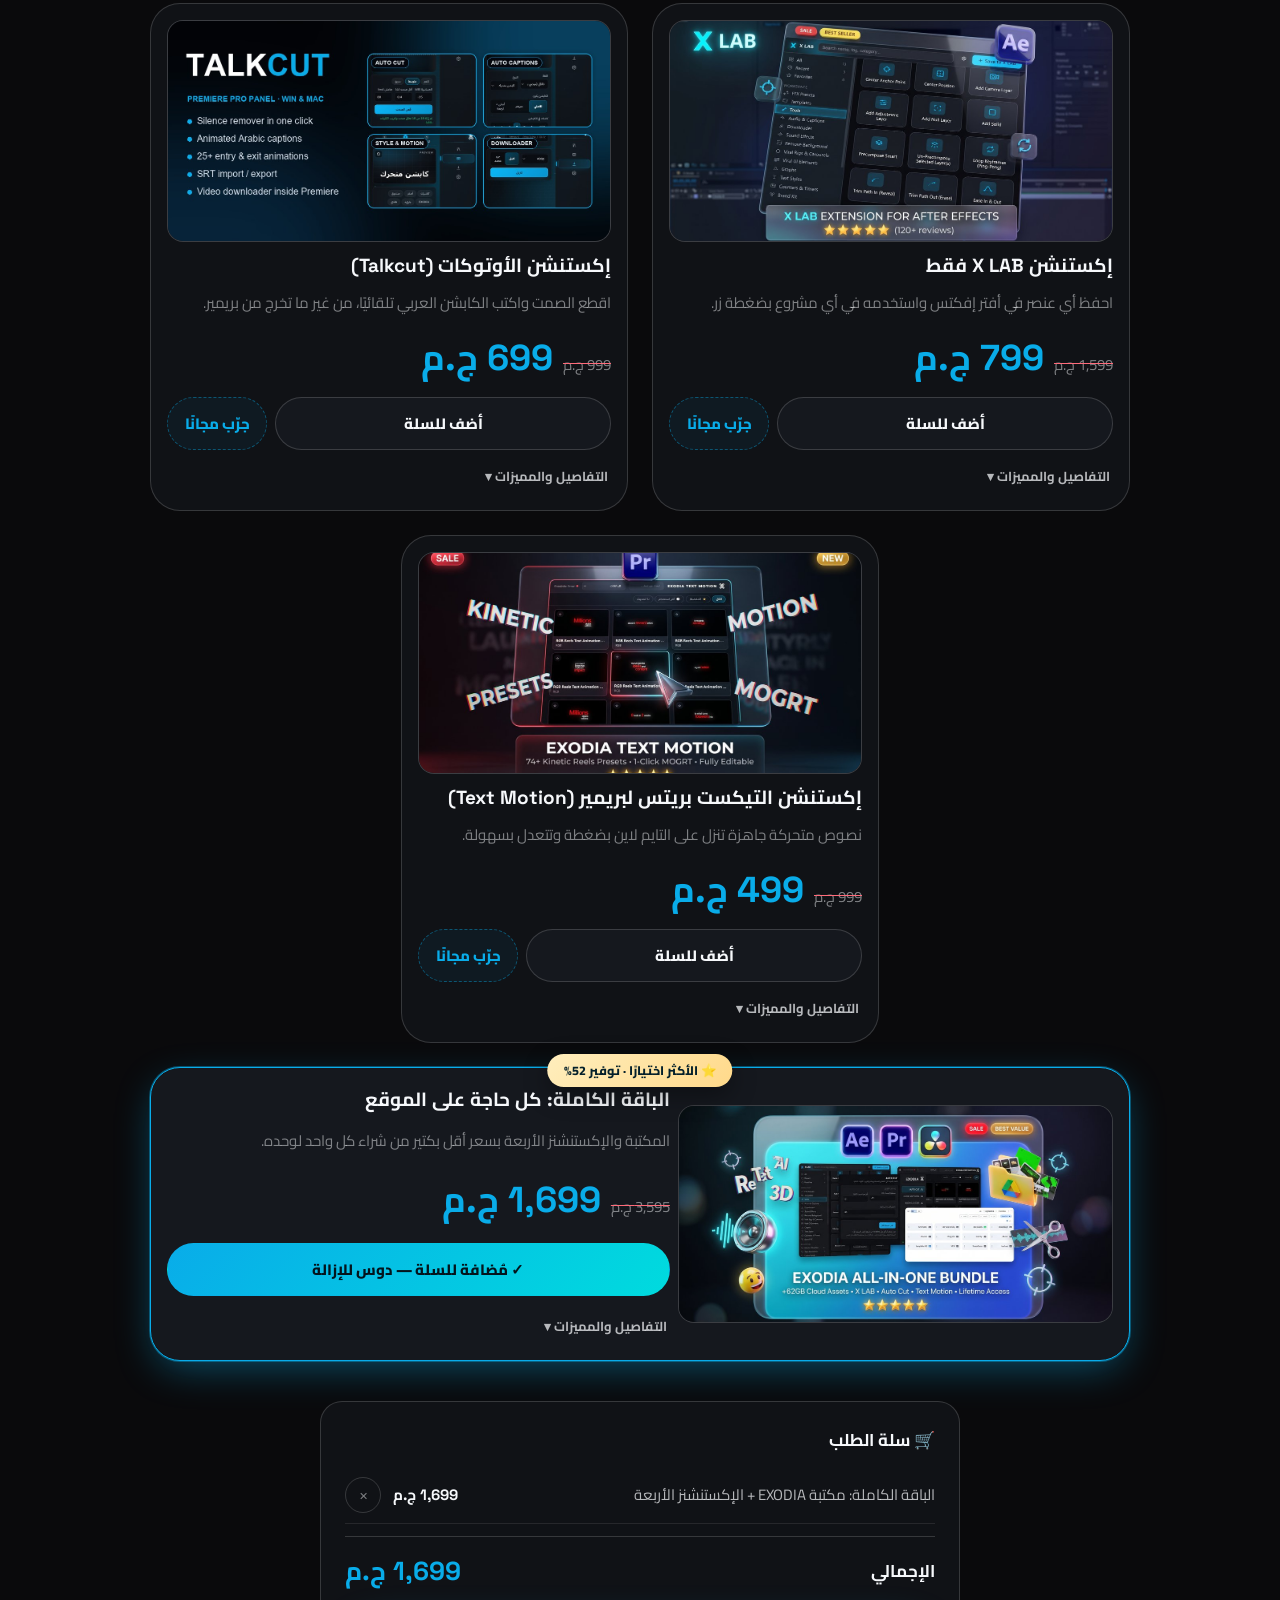
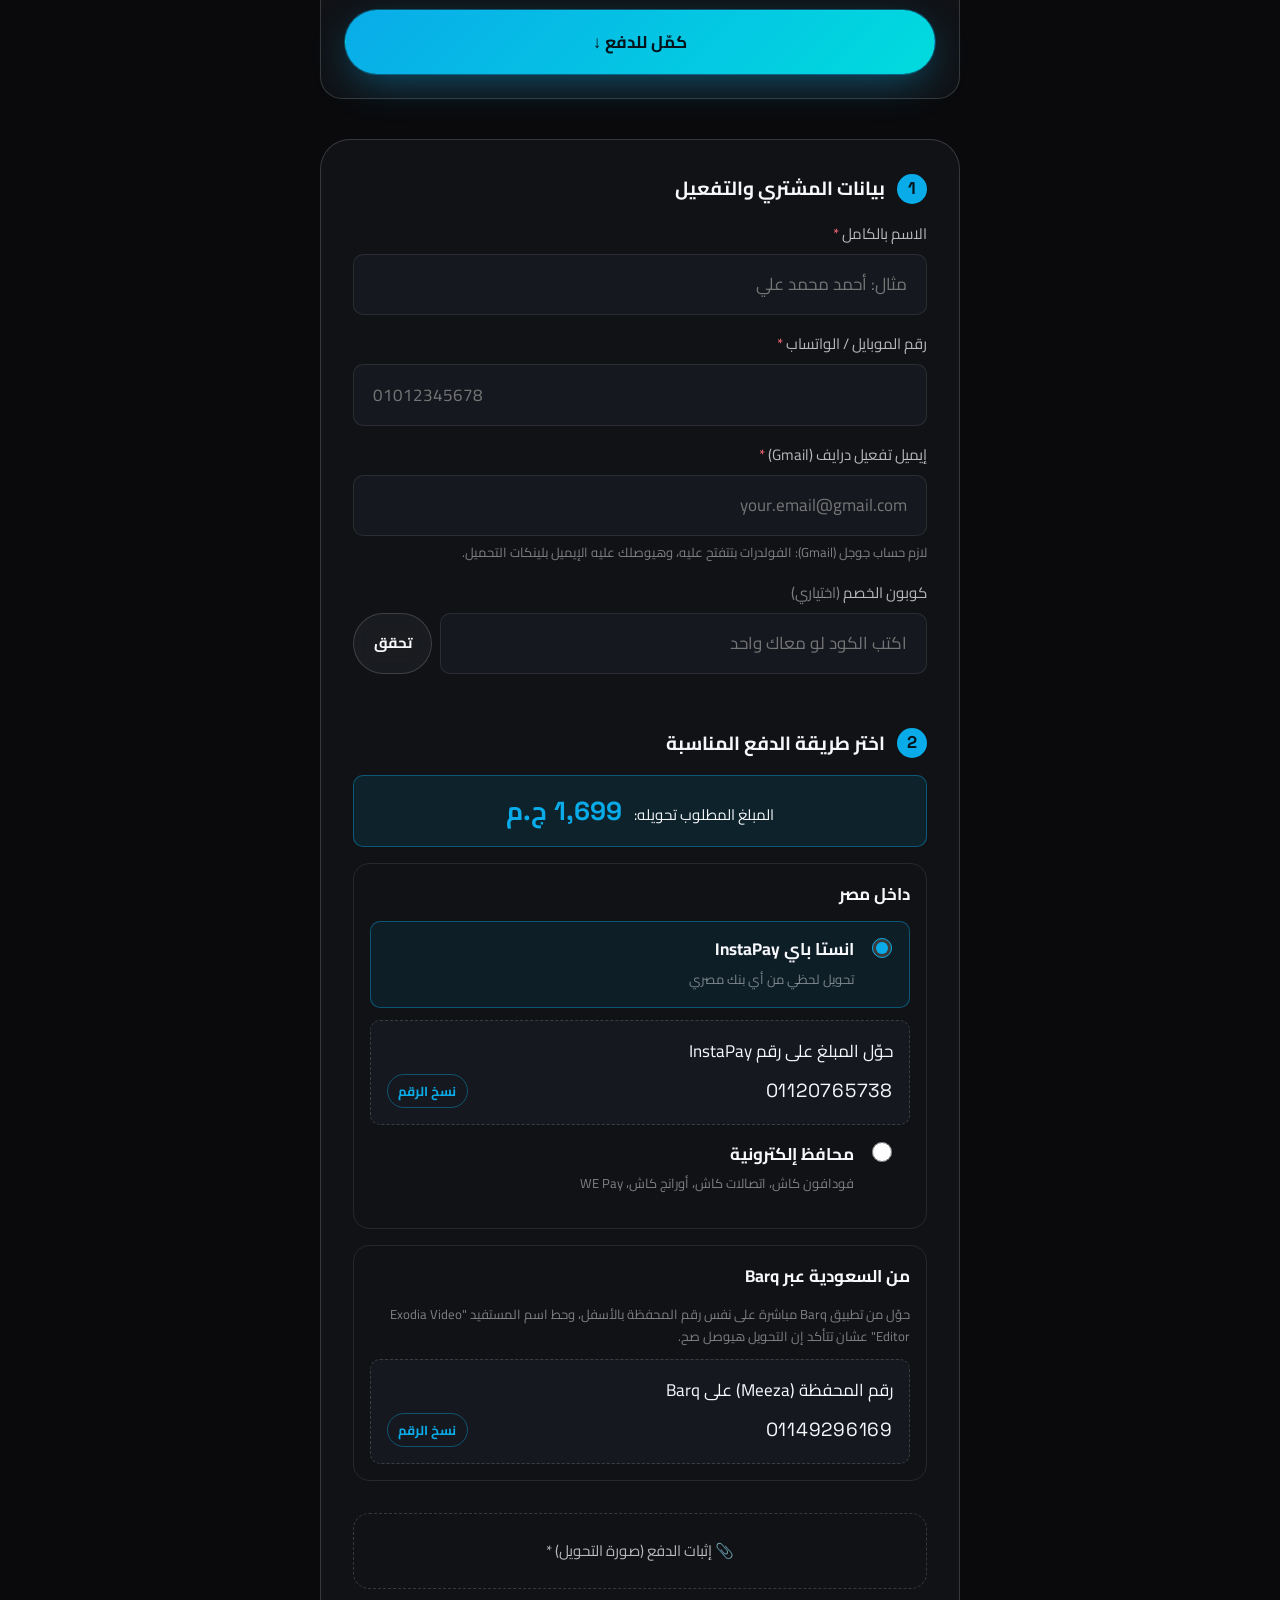
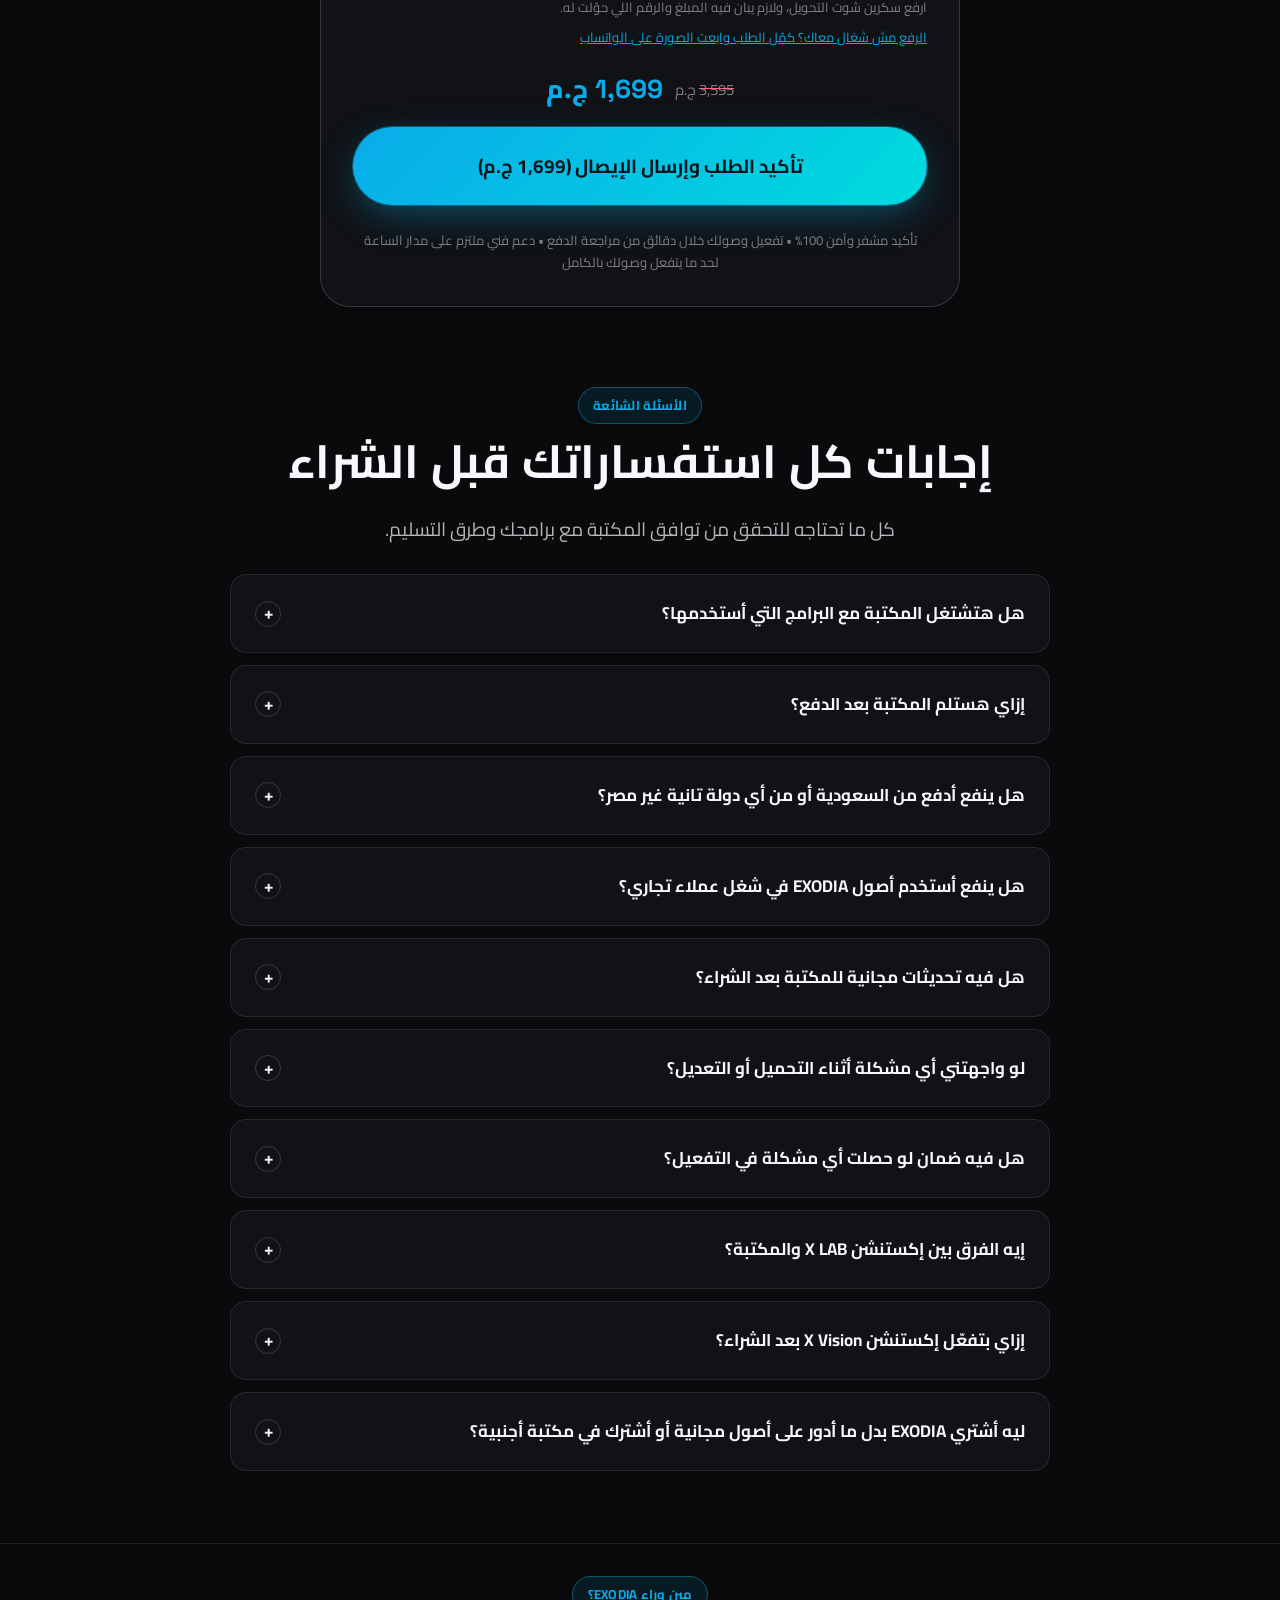
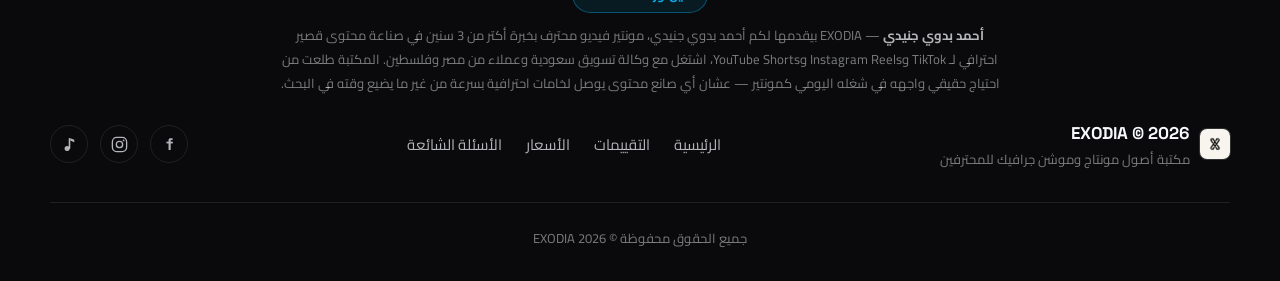
==== commit 1e0fd80b: "Compact pricing cards, free-trial request page, CSP basics Co-Authored-By: Claude Sonnet 5.5 <norepl" ====
--- a/index.html
+++ b/index.html
@@ -3,6 +3,7 @@
   <head>
     <meta charset="UTF-8" />
     <meta name="viewport" content="width=device-width, initial-scale=1.0" />
+    <meta http-equiv="Content-Security-Policy" content="object-src 'none'; base-uri 'self'; form-action 'self'" />
     <!-- Google Analytics (GA4) -->
     <script async src="https://www.googletagmanager.com/gtag/js?id=G-B1RX5HKZ09"></script>
     <script>
@@ -339,11 +340,16 @@
                 <img src="assets/shot-library-only.jpg" alt="مكتبة EXODIA الكاملة: أصول مونتاج وموشن جرافيك جاهزة" loading="lazy" />
               </div>
               <h3 class="product-card__title">مكتبة EXODIA الكاملة</h3>
-              <p class="product-card__desc">أصول جاهزة للمونتاج والموشن جرافيك في مكان واحد وبتتحدث كل شهر. الإكستنشنز بتتباع لوحدها أو ضمن الباقة الكاملة.</p>
+              <p class="product-card__desc">كل أصول المونتاج والموشن اللي محتاجها في مكان واحد، وبتتحدث كل شهر.</p>
               <div class="product-card__price-row">
                 <span class="product-card__anchor">2,999 ج.م</span>
                 <span class="product-card__price">999 ج.م</span>
               </div>
+              <div class="product-card__actions">
+              <span class="product-card__cta">أضف للسلة</span>
+            </div>
+            <button type="button" class="product-card__toggle" aria-expanded="false"><span>التفاصيل والمميزات</span> <span aria-hidden="true">▾</span></button>
+            <div class="product-card__details" hidden>
               <div class="product-card__links">
                 <button type="button" class="product-card__link-btn" id="bundleVideoTrigger" aria-haspopup="dialog">
                   <span aria-hidden="true">▶</span> فيديو شرح محتويات المكتبة
@@ -356,7 +362,7 @@
                 <li>أكتر من <bdi>62GB</bdi> أصول جاهزة: موشن جرافيك، مؤثرات صوتية، قوالب 3D، جرين سكرين وأكتر</li>
                 <li>تحديثات شهرية مجانية مدى الحياة</li>
               </ul>
-              <span class="product-card__cta">أضف للسلة</span>
+            </div>
             </div>
 
             <div class="product-card product-card--launch" data-product="xvision" role="button" tabindex="0" aria-pressed="false">
@@ -365,11 +371,17 @@
                 <img src="assets/shot-xvision.jpg" alt="إكستنشن X Vision لأدوبي بريمير برو: كالوتس وعدادات وكاروسيل ثلاثي الأبعاد وزجاج سائل" loading="lazy" />
               </div>
               <h3 class="product-card__title">إكستنشن <bdi>X Vision</bdi> لبريمير</h3>
-              <p class="product-card__desc">بانل واحد جوه بريمير فيه قوالب جاهزة وأنيميشن نصوص ومؤثرات صوتية، كله بيدعم العربي وبيشتغل من غير After Effects.</p>
+              <p class="product-card__desc">قوالب وأنيميشن نصوص ومؤثرات جاهزة جوه بريمير، بدعم كامل للعربي.</p>
               <div class="product-card__price-row">
                 <span class="product-card__anchor" id="xvAnchor">599 ج.م</span>
                 <span class="product-card__price" id="xvPrice">99 ج.م</span>
               </div>
+              <div class="product-card__actions">
+              <span class="product-card__cta">أضف للسلة</span>
+              <a class="product-card__trial" href="trial.html?p=xvision">جرّب مجانًا</a>
+            </div>
+            <button type="button" class="product-card__toggle" aria-expanded="false"><span>التفاصيل والمميزات</span> <span aria-hidden="true">▾</span></button>
+            <div class="product-card__details" hidden>
               <div class="product-card__links">
                 <button type="button" class="product-card__link-btn" data-guide="xvision" aria-haspopup="dialog">
                   <span aria-hidden="true">📖</span> شوف الأداة (دليل مصوّر)
@@ -379,15 +391,14 @@
                 <li>أدوات جاهزة بتنزل على التايم لاين بضغطة: <bdi>Callouts, Counters, Graphs, 3D Carousel, Liquid Glass</bdi></li>
                 <li><bdi>62</bdi> حركة نص و<bdi>17</bdi> تمبليت جاهزة للدخول والخروج، وتتعدل من البانل</li>
                 <li>مكتبة فيها مئات القوالب الجاهزة زي <bdi>Lower Thirds, Text Plates, UI Animations</bdi>، مع <bdi>20</bdi> خلفية متحركة</li>
-                <li class="is-more"><bdi>68</bdi> مؤثر صوتي جاهز بأسماء حقيقية مع بحث وفلترة بالفئات</li>
-                <li class="is-more">حدود <bdi>Reels, TikTok, Shorts</bdi> الآمنة عشان متحطش نص تحت أزرار المنصة</li>
-                <li class="is-more">دعم عربي كامل في كل قسم: حروف متصلة وأرقام عربية واتجاه كتابة صح</li>
-                <li class="is-more">كل القوالب جاهزة جوه بريمير ومش محتاج <bdi>After Effects</bdi>، وكلها قابلة للتعديل (نص ولون)</li>
-                <li class="is-more">بيشتغل على <bdi>Premiere Pro 2022</bdi> أو أحدث، ويندوز وماك</li>
-                <li class="is-more">بتتفعل بكود من بوت تيليجرام بيوصلك بعد الشراء، لحسابك إنت بس</li>
+                <li><bdi>68</bdi> مؤثر صوتي جاهز بأسماء حقيقية مع بحث وفلترة بالفئات</li>
+                <li>حدود <bdi>Reels, TikTok, Shorts</bdi> الآمنة عشان متحطش نص تحت أزرار المنصة</li>
+                <li>دعم عربي كامل في كل قسم: حروف متصلة وأرقام عربية واتجاه كتابة صح</li>
+                <li>كل القوالب جاهزة جوه بريمير ومش محتاج <bdi>After Effects</bdi>، وكلها قابلة للتعديل (نص ولون)</li>
+                <li>بيشتغل على <bdi>Premiere Pro 2022</bdi> أو أحدث، ويندوز وماك</li>
+                <li>بتتفعل بكود من بوت تيليجرام بيوصلك بعد الشراء، لحسابك إنت بس</li>
               </ul>
-              <button type="button" class="product-card__more">شوف كل المميزات (+6)</button>
-              <span class="product-card__cta">أضف للسلة</span>
+            </div>
             </div>
 
             <div class="product-card" data-product="xlab" role="button" tabindex="0" aria-pressed="false">
@@ -395,11 +406,17 @@
                 <img src="assets/shot-xlab.jpg" alt="إكستنشن X LAB لأدوبي أفتر إفكتس" loading="lazy" />
               </div>
               <h3 class="product-card__title">إكستنشن X LAB فقط</h3>
-              <p class="product-card__desc">بانل جوه أفتر إفكتس يخليك تحفظ أي عنصر وتسترجعه في أي مشروع تاني بضغطة زر — من غير مكتبة الأصول.</p>
+              <p class="product-card__desc">احفظ أي عنصر في أفتر إفكتس واستخدمه في أي مشروع بضغطة زر.</p>
               <div class="product-card__price-row">
                 <span class="product-card__anchor">1,599 ج.م</span>
                 <span class="product-card__price">799 ج.م</span>
               </div>
+              <div class="product-card__actions">
+              <span class="product-card__cta">أضف للسلة</span>
+              <a class="product-card__trial" href="trial.html?p=xlab">جرّب مجانًا</a>
+            </div>
+            <button type="button" class="product-card__toggle" aria-expanded="false"><span>التفاصيل والمميزات</span> <span aria-hidden="true">▾</span></button>
+            <div class="product-card__details" hidden>
               <div class="product-card__links">
                 <button type="button" class="product-card__link-btn" data-guide="xlab" aria-haspopup="dialog">
                   <span aria-hidden="true">📖</span> شوف الأداة (دليل مصوّر)
@@ -409,23 +426,22 @@
                 <li>حفظ أي عنصر أو كومب بكل خصائصه (كاميرات، إكسبريشنز، ماسكات) واسترجاعه بضغطة زر</li>
                 <li>العنصر بيتخزن مع الفوتيدج بتاعه، فيشتغل في أي جهاز تاني من غير ما يضيع منه حاجة</li>
                 <li>مكتبة <bdi>FFX Presets</bdi> منظمة في تصنيفات + بحث سريع</li>
-                <li class="is-more">بحث ومفضلة وأحدث العناصر</li>
-                <li class="is-more">استيراد مشروع أفتر إفكتس كامل (<bdi>.aep</bdi>) واستخدامه كتمبلت جاهز وقت ما تحتاج</li>
-                <li class="is-more">تصدير أي عنصر كـ <bdi>MOGRT</bdi> جاهز للاستخدام في بريمير</li>
-                <li class="is-more">أدوات تسريع الشغل: حذف الفوتيدج الغير مستخدم، دمج الفوتيدج، إعادة تسمية الليرز</li>
-                <li class="is-more">نسخ احتياطي، إصلاح المكتبة، وتصدير/استيراد بين الأجهزة</li>
-                <li class="is-more">حفظ نسخ متعددة من نفس العنصر (<bdi>Versioning</bdi>) والرجوع لأي نسخة قديمة</li>
-                <li class="is-more">بانل أدوات جاهزة للشغل: <bdi>Precompose Smart, Trim Path, Ease In &amp; Out, Loop Keyframes</bdi>، وتصدير الكومب كـ <bdi>.mogrt</bdi></li>
-                <li class="is-more">قسم جاهز جوه نفس المكتبة: <bdi>Audio &amp; Captions, Downloader</bdi></li>
-                <li class="is-more">مؤثرات صوتية جاهزة (<bdi>Sound Effects</bdi>) تتحفظ وتتسحب على مشروعك</li>
-                <li class="is-more">أداة إزالة الخلفية بضغطة زر: <bdi>Remove Background</bdi></li>
-                <li class="is-more">قوالب جاهزة: <bdi>Viral Rigs &amp; Carousels, Viral UI Elements</bdi></li>
-                <li class="is-more">رسومات بيانية جاهزة للاستخدام المباشر (<bdi>Graphs</bdi>)</li>
-                <li class="is-more">مكتبة جاهزة: <bdi>Text Styles, Counters &amp; Timers</bdi></li>
-                <li class="is-more">حفظ ألوان وخطوط شعارك والوصول ليها بضغطة زر: <bdi>Brand Kit</bdi></li>
+                <li>بحث ومفضلة وأحدث العناصر</li>
+                <li>استيراد مشروع أفتر إفكتس كامل (<bdi>.aep</bdi>) واستخدامه كتمبلت جاهز وقت ما تحتاج</li>
+                <li>تصدير أي عنصر كـ <bdi>MOGRT</bdi> جاهز للاستخدام في بريمير</li>
+                <li>أدوات تسريع الشغل: حذف الفوتيدج الغير مستخدم، دمج الفوتيدج، إعادة تسمية الليرز</li>
+                <li>نسخ احتياطي، إصلاح المكتبة، وتصدير/استيراد بين الأجهزة</li>
+                <li>حفظ نسخ متعددة من نفس العنصر (<bdi>Versioning</bdi>) والرجوع لأي نسخة قديمة</li>
+                <li>بانل أدوات جاهزة للشغل: <bdi>Precompose Smart, Trim Path, Ease In &amp; Out, Loop Keyframes</bdi>، وتصدير الكومب كـ <bdi>.mogrt</bdi></li>
+                <li>قسم جاهز جوه نفس المكتبة: <bdi>Audio &amp; Captions, Downloader</bdi></li>
+                <li>مؤثرات صوتية جاهزة (<bdi>Sound Effects</bdi>) تتحفظ وتتسحب على مشروعك</li>
+                <li>أداة إزالة الخلفية بضغطة زر: <bdi>Remove Background</bdi></li>
+                <li>قوالب جاهزة: <bdi>Viral Rigs &amp; Carousels, Viral UI Elements</bdi></li>
+                <li>رسومات بيانية جاهزة للاستخدام المباشر (<bdi>Graphs</bdi>)</li>
+                <li>مكتبة جاهزة: <bdi>Text Styles, Counters &amp; Timers</bdi></li>
+                <li>حفظ ألوان وخطوط شعارك والوصول ليها بضغطة زر: <bdi>Brand Kit</bdi></li>
               </ul>
-              <button type="button" class="product-card__more">شوف كل المميزات (+14)</button>
-              <span class="product-card__cta">أضف للسلة</span>
+            </div>
             </div>
 
             <div class="product-card" data-product="autocut" role="button" tabindex="0" aria-pressed="false">
@@ -433,11 +449,17 @@
                 <img src="assets/shot-autocut.jpg" alt="إكستنشن الأوتوكات Talkcut لأدوبي بريمير برو: قص الصمت وكابشن متحرك وتحميل فيديوهات" loading="lazy" />
               </div>
               <h3 class="product-card__title">إكستنشن الأوتوكات (<bdi>Talkcut</bdi>)</h3>
-              <p class="product-card__desc">بانل واحد جوه بريمير بيعمل أوتوكات وكابشن عربي متحرك وينزّل فيديوهات، من غير ما تخرج من بريمير.</p>
+              <p class="product-card__desc">اقطع الصمت واكتب الكابشن العربي تلقائيًا، من غير ما تخرج من بريمير.</p>
               <div class="product-card__price-row">
                 <span class="product-card__anchor">999 ج.م</span>
                 <span class="product-card__price">699 ج.م</span>
               </div>
+              <div class="product-card__actions">
+              <span class="product-card__cta">أضف للسلة</span>
+              <a class="product-card__trial" href="trial.html?p=autocut">جرّب مجانًا</a>
+            </div>
+            <button type="button" class="product-card__toggle" aria-expanded="false"><span>التفاصيل والمميزات</span> <span aria-hidden="true">▾</span></button>
+            <div class="product-card__details" hidden>
               <div class="product-card__links">
                 <button type="button" class="product-card__link-btn" data-guide="autocut" aria-haspopup="dialog">
                   <span aria-hidden="true">📖</span> شوف الأداة (دليل مصوّر)
@@ -447,13 +469,12 @@
                 <li><bdi>Auto Cut</bdi>: يشيل سكون الصوت من التايم لاين تلقائيًا بضغطة واحدة ويقفل الفجوة لوحده</li>
                 <li><bdi>Auto Captions</bdi>: يفرغ الكلام تلقائيًا (عربي/إنجليزي) ويحط الكابشن جاهز على التايم لاين</li>
                 <li><bdi>Downloader</bdi>: نزّل أي فيديو من يوتيوب أو تيك توك أو انستجرام مباشرة جوه بريمير</li>
-                <li class="is-more"><bdi>Style &amp; Motion</bdi>: خط ولون وإطار وخلفية لكل الكابشنات، مع أكتر من 25 أنيميشن دخول وخروج</li>
-                <li class="is-more">تصدير واستيراد ملفات <bdi>SRT</bdi>، وعربي أو إنجليزي أو تلقائي</li>
-                <li class="is-more">اختيار الجودة أو قصّ جزء معين من الفيديو المنزّل</li>
-                <li class="is-more">الكابشن التلقائي بيحتاج مفتاح <bdi>Groq</bdi> مجاني (مرة واحدة)، ومفتاح <bdi>Gemini</bdi> اختياري لتحسين اللهجة</li>
+                <li><bdi>Style &amp; Motion</bdi>: خط ولون وإطار وخلفية لكل الكابشنات، مع أكتر من 25 أنيميشن دخول وخروج</li>
+                <li>تصدير واستيراد ملفات <bdi>SRT</bdi>، وعربي أو إنجليزي أو تلقائي</li>
+                <li>اختيار الجودة أو قصّ جزء معين من الفيديو المنزّل</li>
+                <li>الكابشن التلقائي بيحتاج مفتاح <bdi>Groq</bdi> مجاني (مرة واحدة)، ومفتاح <bdi>Gemini</bdi> اختياري لتحسين اللهجة</li>
               </ul>
-              <button type="button" class="product-card__more">شوف كل المميزات (+4)</button>
-              <span class="product-card__cta">أضف للسلة</span>
+            </div>
             </div>
 
             <div class="product-card" data-product="textpresets" role="button" tabindex="0" aria-pressed="false">
@@ -461,11 +482,17 @@
                 <img src="assets/shot-textpresets.jpg" alt="إكستنشن التيكست بريتس لأدوبي بريمير برو" loading="lazy" />
               </div>
               <h3 class="product-card__title">إكستنشن التيكست بريتس لبريمير (<bdi>Text Motion</bdi>)</h3>
-              <p class="product-card__desc">مكتبة تصميمات نصوص متحركة جاهزة، بتنزل على التايم لاين بضغطة واحدة وتتعدل زي ما انت عايز.</p>
+              <p class="product-card__desc">نصوص متحركة جاهزة تنزل على التايم لاين بضغطة وتتعدل بسهولة.</p>
               <div class="product-card__price-row">
                 <span class="product-card__anchor">999 ج.م</span>
                 <span class="product-card__price">499 ج.م</span>
               </div>
+              <div class="product-card__actions">
+              <span class="product-card__cta">أضف للسلة</span>
+              <a class="product-card__trial" href="trial.html?p=textpresets">جرّب مجانًا</a>
+            </div>
+            <button type="button" class="product-card__toggle" aria-expanded="false"><span>التفاصيل والمميزات</span> <span aria-hidden="true">▾</span></button>
+            <div class="product-card__details" hidden>
               <div class="product-card__links">
                 <button type="button" class="product-card__link-btn" data-guide="textpresets" aria-haspopup="dialog">
                   <span aria-hidden="true">📖</span> شوف الأداة (دليل مصوّر)
@@ -475,10 +502,9 @@
                 <li>74 تصميم نص متحرك (<bdi>MOGRT</bdi>) جاهز في 4 عائلات: ريلز، آلة كاتبة، نيون، وريترو</li>
                 <li>بضغطة واحدة، التصميم بينزل بالظبط في مكان الـ<bdi>playhead</bdi> على التايم لاين</li>
                 <li>قابل للتعديل الكامل بعد النزول — مش صورة أو معاينة وهمية</li>
-                <li class="is-more">بحث وفلترة بالفئة، ومفضلة، وآخر استخدام عشان توصل للي محتاجه بسرعة</li>
+                <li>بحث وفلترة بالفئة، ومفضلة، وآخر استخدام عشان توصل للي محتاجه بسرعة</li>
               </ul>
-              <button type="button" class="product-card__more">شوف كل المميزات (+1)</button>
-              <span class="product-card__cta">أضف للسلة</span>
+            </div>
             </div>
 
             <div class="product-card product-card--bundle product-card--featured is-active" data-product="everything" role="button" tabindex="0" aria-pressed="true">
@@ -488,17 +514,22 @@
               </div>
               <div class="product-card__body">
                 <h3 class="product-card__title">الباقة الكاملة: كل حاجة على الموقع</h3>
-                <p class="product-card__desc">مكتبة EXODIA الكاملة مع الإكستنشنز الأربعة، تشتريهم مرة واحدة بسعر أقل بكتير من شراء كل واحد لوحده.</p>
+                <p class="product-card__desc">المكتبة والإكستنشنز الأربعة بسعر أقل بكتير من شراء كل واحد لوحده.</p>
                 <div class="product-card__price-row">
                   <span class="product-card__anchor" id="everythingAnchor">3,595 ج.م</span>
                   <span class="product-card__price" id="everythingPrice">1,699 ج.م</span>
                 </div>
-                <ul class="product-card__features">
+                <div class="product-card__actions">
+              <span class="product-card__cta">✓ مُضافة للسلة — دوس للإزالة</span>
+            </div>
+            <button type="button" class="product-card__toggle" aria-expanded="false"><span>التفاصيل والمميزات</span> <span aria-hidden="true">▾</span></button>
+            <div class="product-card__details" hidden>
+              <ul class="product-card__features">
                   <li>مكتبة EXODIA الكاملة (أكتر من <bdi>62GB</bdi> أصول جاهزة)</li>
                   <li>الإكستنشنز الأربعة: <bdi>X LAB, Auto Cut, Text Presets, X Vision</bdi></li>
                   <li>تحديثات مجانية مدى الحياة للمكتبة والإكستنشنز</li>
                 </ul>
-                <span class="product-card__cta">✓ مُضافة للسلة — دوس للإزالة</span>
+            </div>
               </div>
             </div>
           </div>
--- a/assets/styles.css
+++ b/assets/styles.css
@@ -495,3 +495,25 @@
   .product-dots__dot::after{ content: ""; position: absolute; inset: -12px -5px; }
   .product-dots__dot.is-active{ width: 22px; background: var(--brand); }
 }
+
+/* ---------- كروت مضغوطة: فايدة سطر واحد + زرار تفاصيل + تجربة مجانية ---------- */
+.product-card{ padding: var(--sp-4); gap: var(--sp-2); }
+.product-card__visual{ aspect-ratio: 2 / 1; }
+.product-card__desc{ line-height: 1.7; }
+.product-card__actions{ display: flex; gap: var(--sp-2); align-items: stretch; margin-top: auto; }
+.product-card__actions .product-card__cta{ flex: 1; margin-top: 0; }
+.product-card__trial{
+  display: inline-flex; align-items: center; justify-content: center; white-space: nowrap;
+  padding: .85em 1.1em; font-weight: 800; font-size: var(--text-sm); border-radius: var(--radius-full);
+  border: 1.5px dashed var(--border-brand); color: var(--brand); background: rgba(9,172,233,0.06);
+  transition: background var(--dur-fast) var(--ease), border-color var(--dur-fast) var(--ease);
+}
+.product-card__trial:hover{ background: rgba(9,172,233,0.14); border-color: var(--brand); }
+.product-card__toggle{ align-self: flex-start; min-height: 36px; padding-inline: .2em; font-size: var(--text-xs); font-weight: 700; color: var(--text-2); }
+.product-card__toggle:hover{ color: var(--brand); }
+.product-card__details{ display: flex; flex-direction: column; gap: var(--sp-3); padding-top: var(--sp-3); border-top: 1px solid var(--border); cursor: default; }
+.product-card__details[hidden]{ display: none; }
+@media (max-width: 639px){
+  .product-card{ flex-basis: 80%; }
+  .product-card__title{ font-size: var(--text-base, 1rem); }
+}
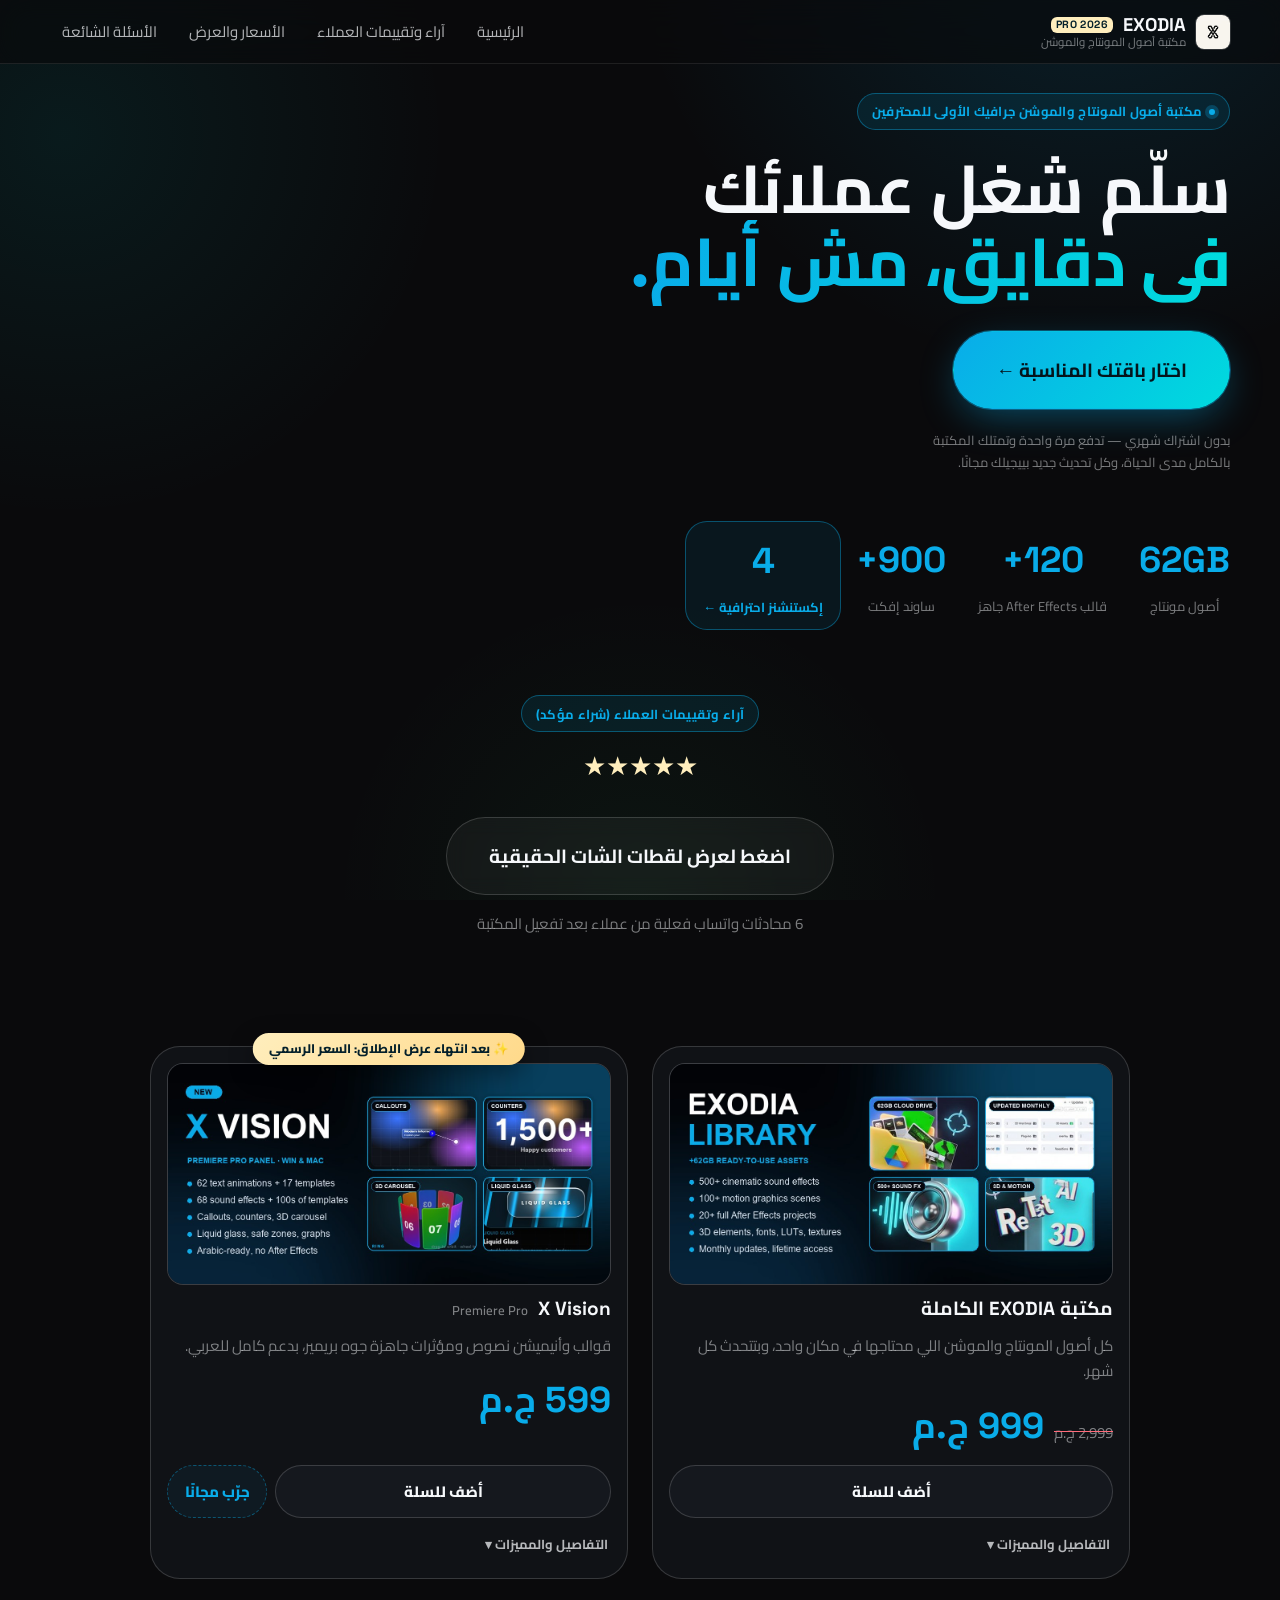
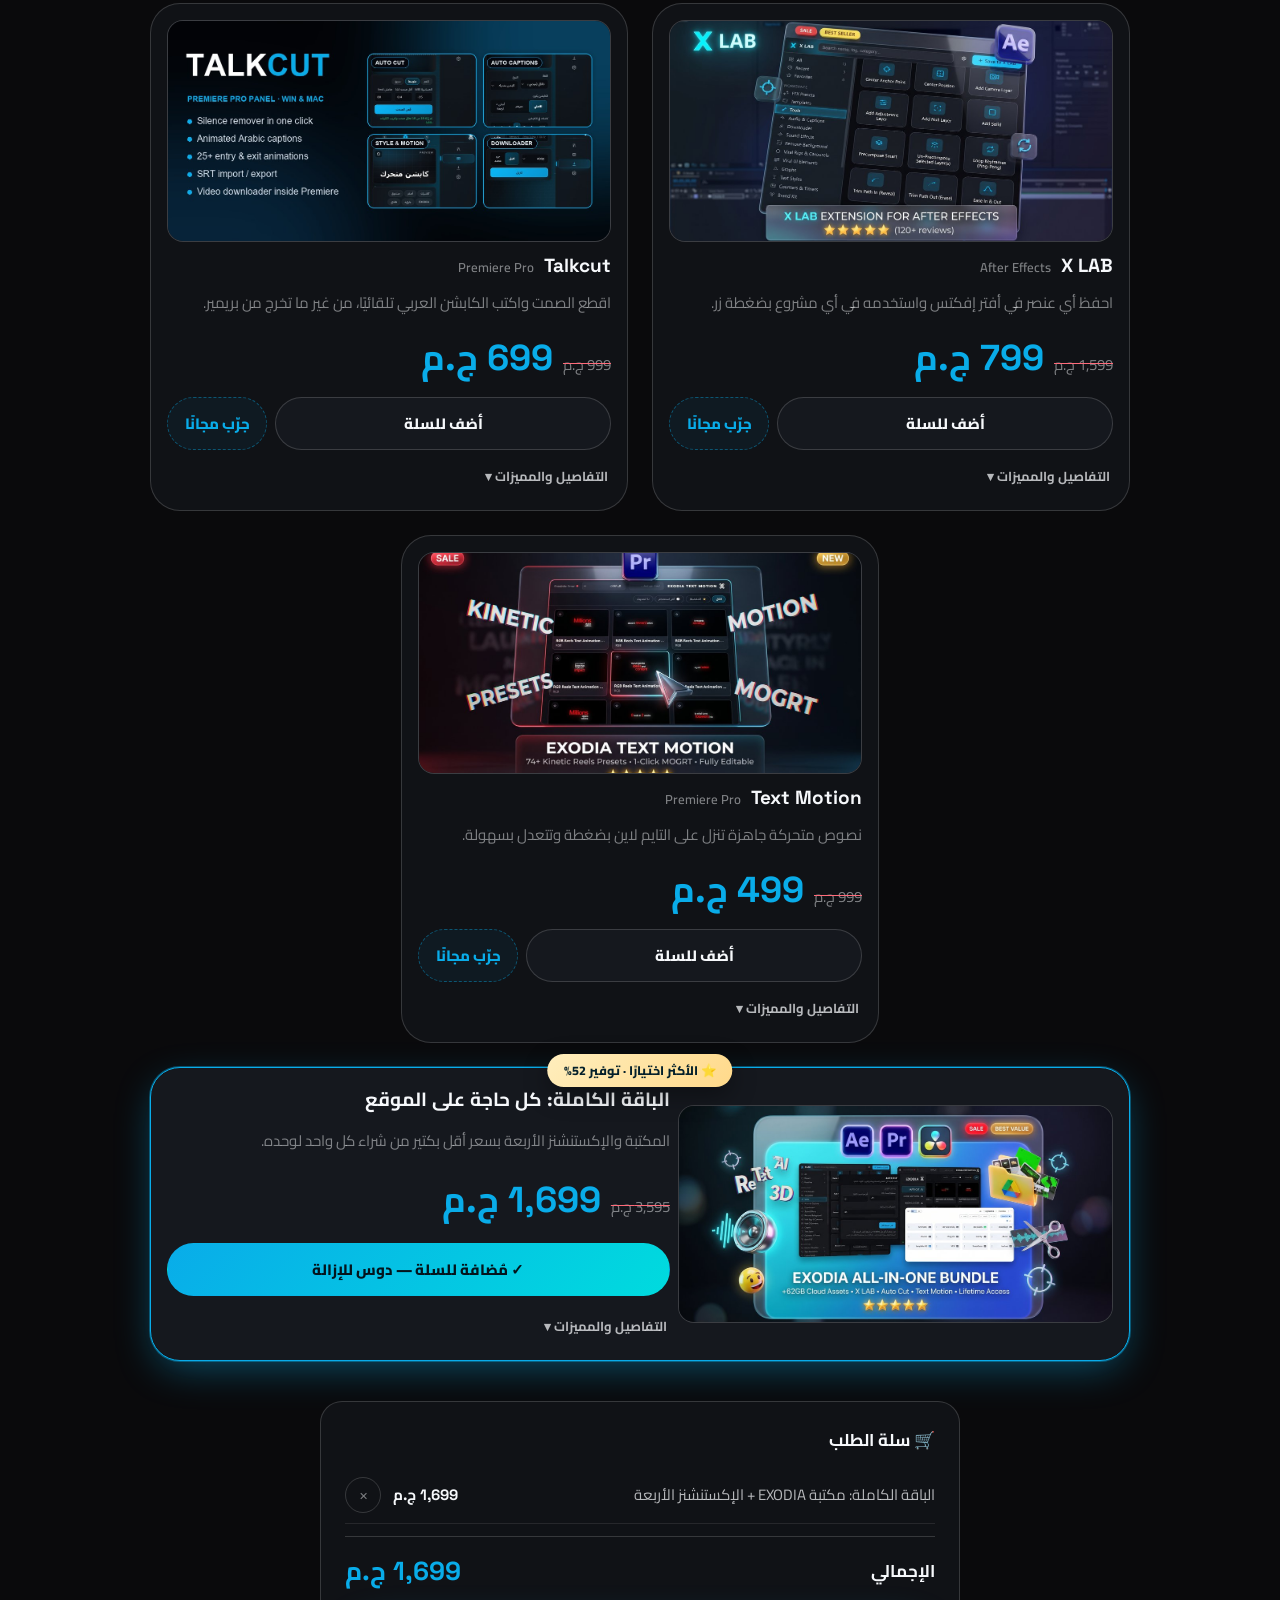
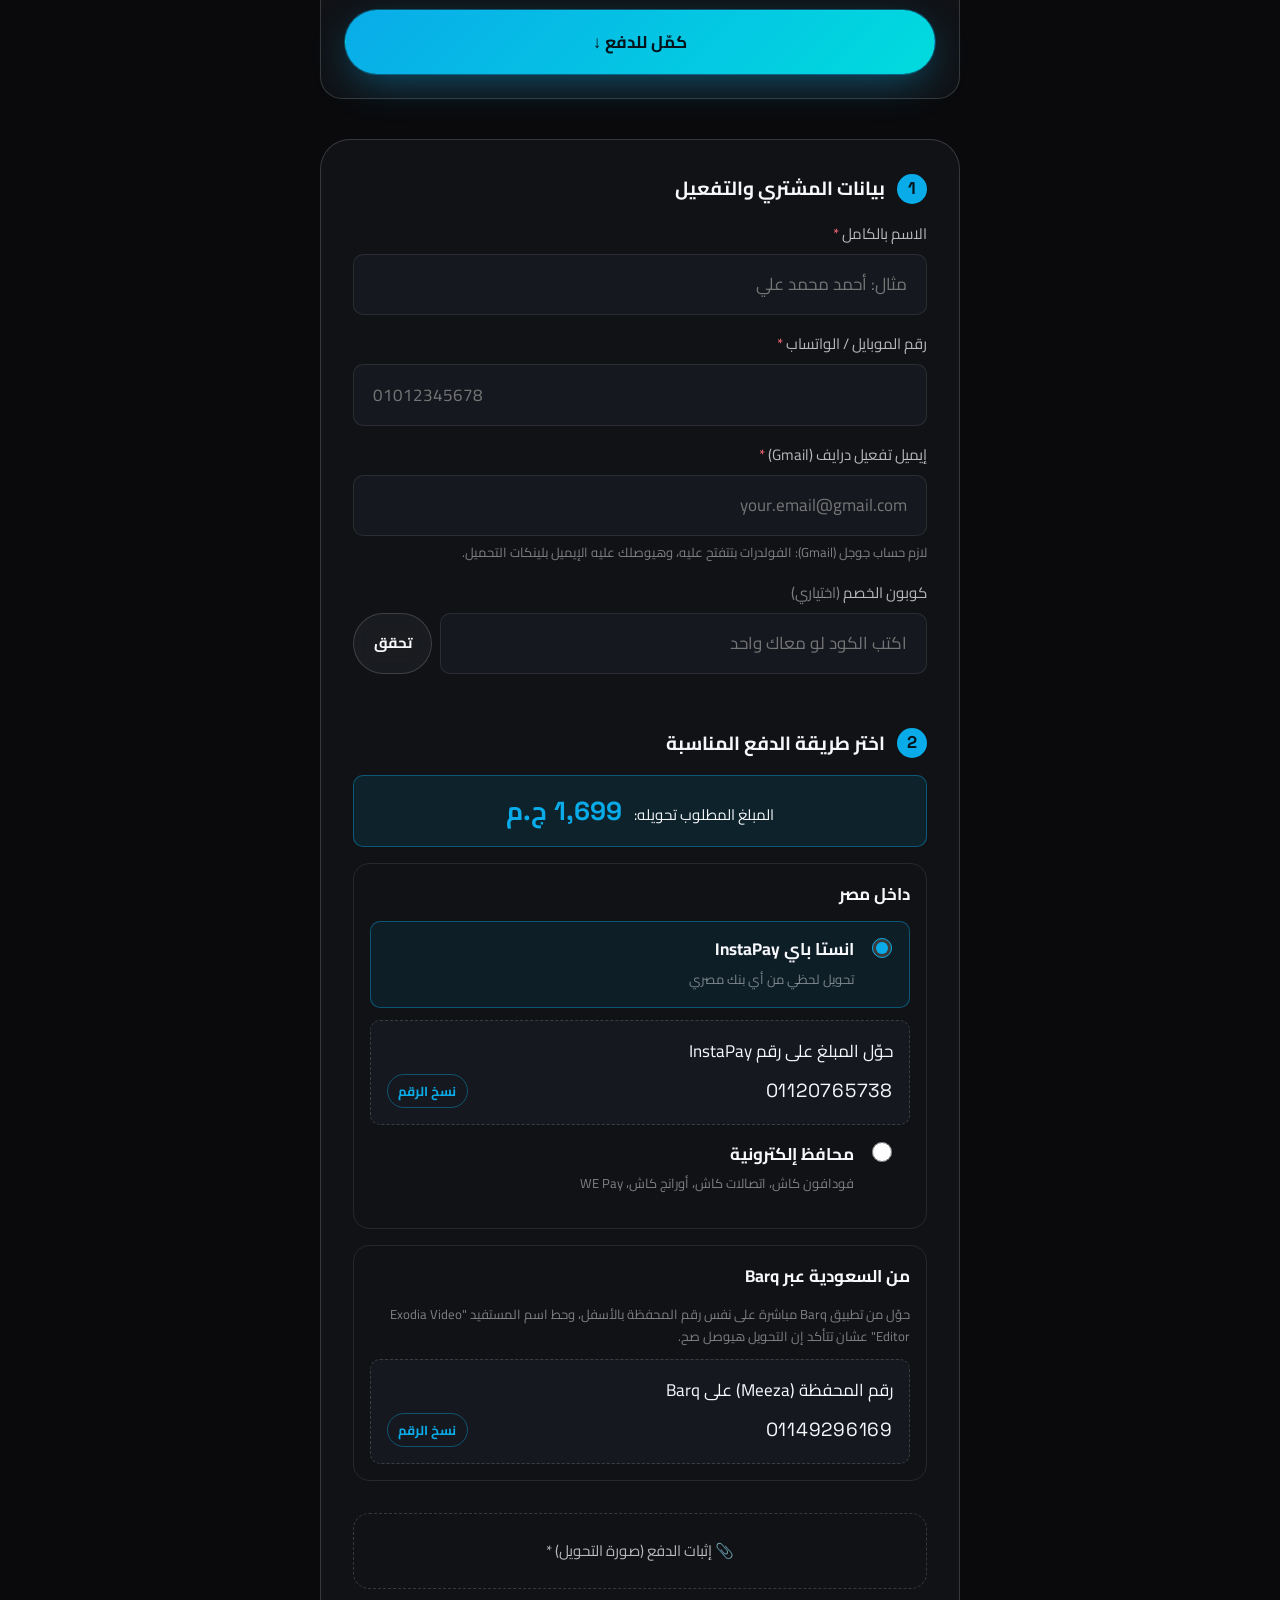
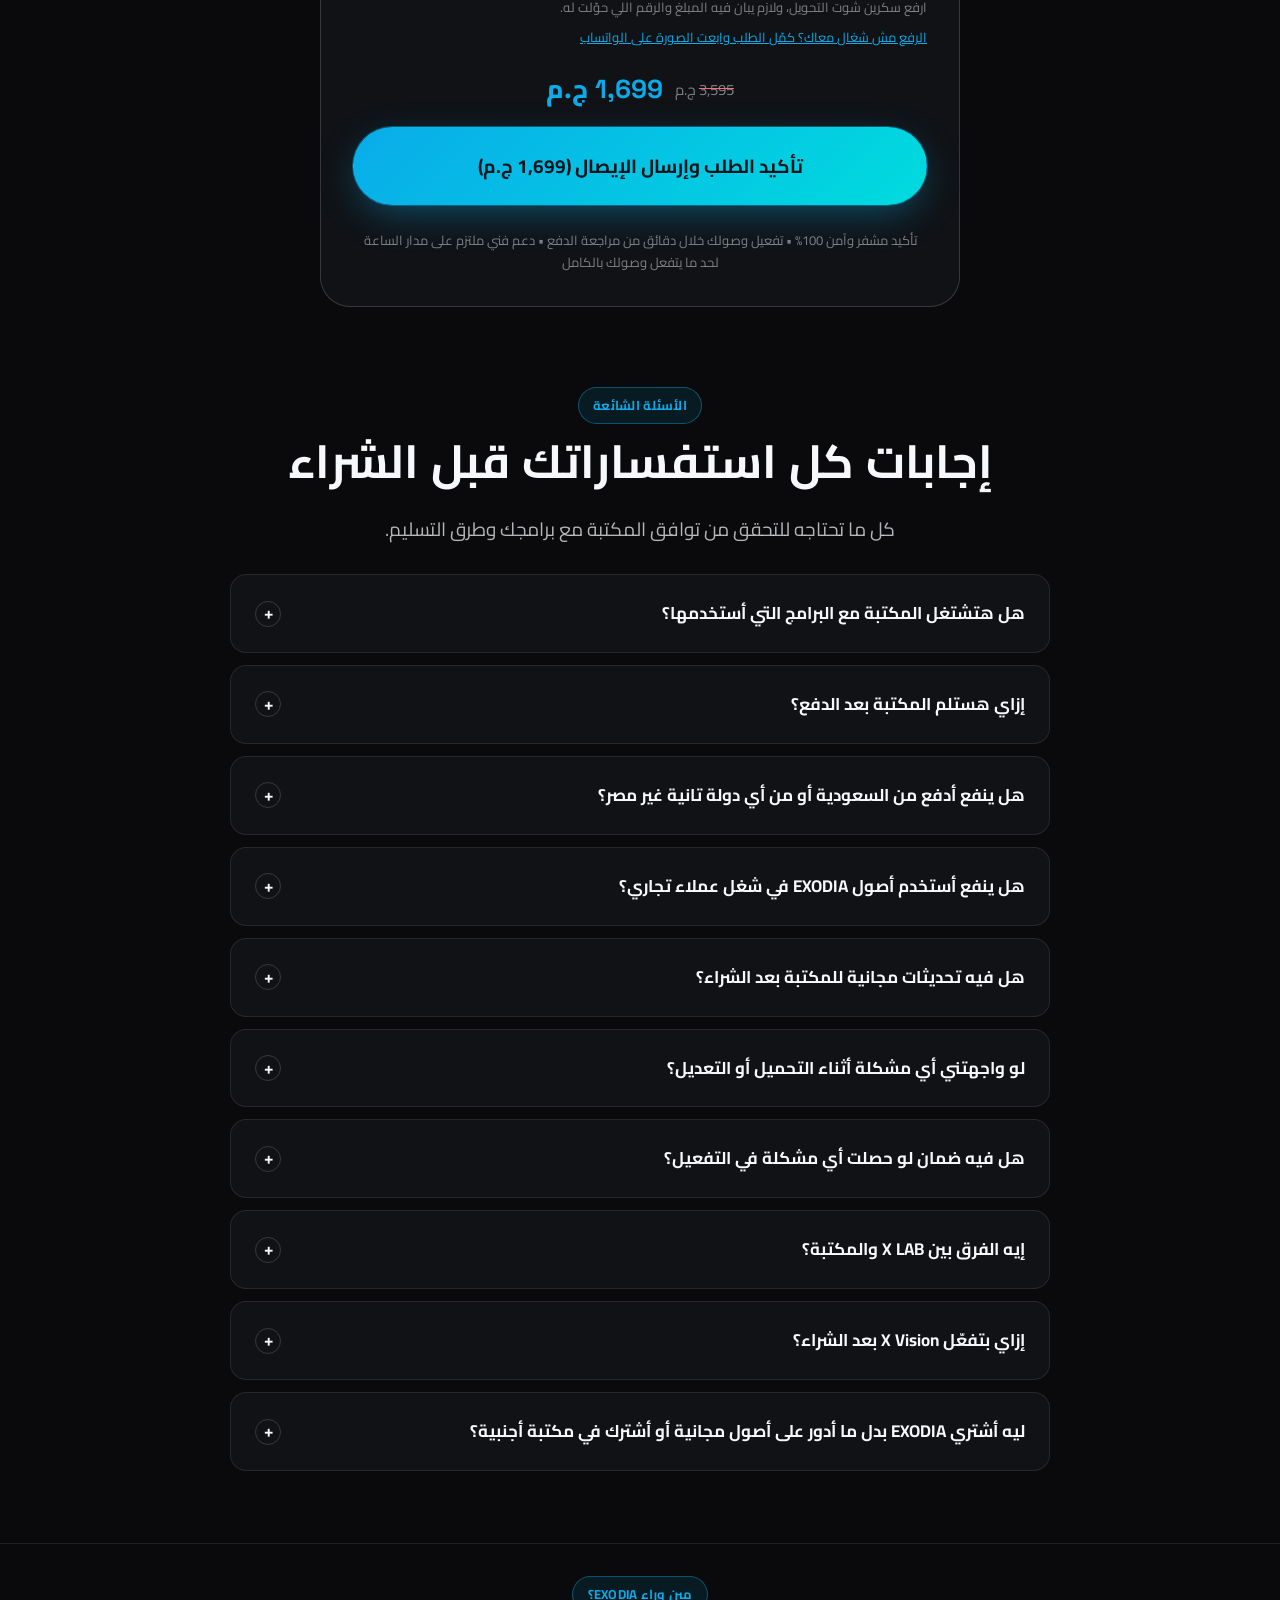
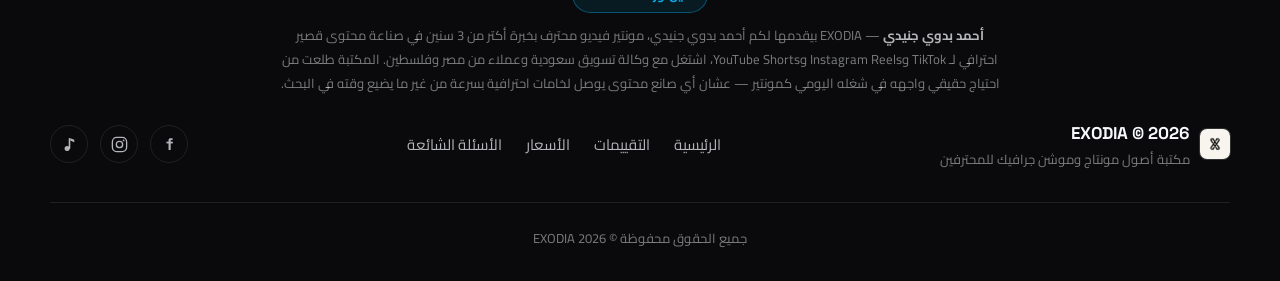
==== commit 0b52cc81: "Text Motion 249 EGP flash offer with countdown (Oct 24-26), short English plugin names Co-Authored-B" ====
--- a/index.html
+++ b/index.html
@@ -210,15 +210,15 @@
         },
         {
           "@type": "Question",
-          "name": "إيه الفرق بين إكستنشن X LAB والمكتبة؟",
+          "name": "إيه الفرق بين X LAB والمكتبة؟",
           "acceptedAnswer": {
             "@type": "Answer",
-            "text": "إكستنشن X LAB هو بانل بيتركب جوه أدوبي أفتر إفكتس، بيخليك تحفظ أي عنصر أو كومب اشتغلت عليه بكل خصائصه (كاميرات، إكسبريشنز، ماسكات) وتسترجعه في أي مشروع تاني بضغطة زر بدل ما تفتح مشاريع قديمة تدور فيها. المكتبة لوحدها مفيهاش الإكستنشنز، وX LAB بيتباع لوحده، وتقدر تاخده مع المكتبة وباقي الإكستنشنز في الباقة الكاملة بسعر أوفر بكتير من شراء كل واحد منفصل."
+            "text": "X LAB هو بانل بيتركب جوه أدوبي أفتر إفكتس، بيخليك تحفظ أي عنصر أو كومب اشتغلت عليه بكل خصائصه (كاميرات، إكسبريشنز، ماسكات) وتسترجعه في أي مشروع تاني بضغطة زر بدل ما تفتح مشاريع قديمة تدور فيها. المكتبة لوحدها مفيهاش الإكستنشنز، وX LAB بيتباع لوحده، وتقدر تاخده مع المكتبة وباقي الإكستنشنز في الباقة الكاملة بسعر أوفر بكتير من شراء كل واحد منفصل."
           }
         },
         {
           "@type": "Question",
-          "name": "إزاي بتفعّل إكستنشن X Vision بعد الشراء؟",
+          "name": "إزاي بتفعّل X Vision بعد الشراء؟",
           "acceptedAnswer": {
             "@type": "Answer",
             "text": "بعد مراجعة الدفع بيوصلك على الإيميل لينك فولدر فيه ملف التثبيت ودليل PDF، وبنبعتلك على واتساب كود تفعيل بشكل XV-XXXX-XXXX. بتبعت الكود لبوت التيليجرام بتاعنا مرة واحدة، وبعدها بتدخل من البانل بحساب التيليجرام بتاعك. الأداة بتشتغل على Premiere Pro 2022 أو أحدث، ويندوز وماك."
@@ -368,9 +368,9 @@
             <div class="product-card product-card--launch" data-product="xvision" role="button" tabindex="0" aria-pressed="false">
               <span class="product-card__savings-ribbon product-card__launch-ribbon" id="xvRibbon">🔥 عرض الإطلاق ينتهي بعد <span id="xvCountdown">--</span></span>
               <div class="product-card__visual">
-                <img src="assets/shot-xvision.jpg" alt="إكستنشن X Vision لأدوبي بريمير برو: كالوتس وعدادات وكاروسيل ثلاثي الأبعاد وزجاج سائل" loading="lazy" />
-              </div>
-              <h3 class="product-card__title">إكستنشن <bdi>X Vision</bdi> لبريمير</h3>
+                <img src="assets/shot-xvision.jpg" alt="X Vision لأدوبي بريمير برو: كالوتس وعدادات وكاروسيل ثلاثي الأبعاد وزجاج سائل" loading="lazy" />
+              </div>
+              <h3 class="product-card__title"><bdi>X Vision</bdi> <span class="product-card__host">Premiere Pro</span></h3>
               <p class="product-card__desc">قوالب وأنيميشن نصوص ومؤثرات جاهزة جوه بريمير، بدعم كامل للعربي.</p>
               <div class="product-card__price-row">
                 <span class="product-card__anchor" id="xvAnchor">599 ج.م</span>
@@ -403,9 +403,9 @@
 
             <div class="product-card" data-product="xlab" role="button" tabindex="0" aria-pressed="false">
               <div class="product-card__visual product-card__visual--xlab">
-                <img src="assets/shot-xlab.jpg" alt="إكستنشن X LAB لأدوبي أفتر إفكتس" loading="lazy" />
-              </div>
-              <h3 class="product-card__title">إكستنشن X LAB فقط</h3>
+                <img src="assets/shot-xlab.jpg" alt="X LAB لأدوبي أفتر إفكتس" loading="lazy" />
+              </div>
+              <h3 class="product-card__title"><bdi>X LAB</bdi> <span class="product-card__host">After Effects</span></h3>
               <p class="product-card__desc">احفظ أي عنصر في أفتر إفكتس واستخدمه في أي مشروع بضغطة زر.</p>
               <div class="product-card__price-row">
                 <span class="product-card__anchor">1,599 ج.م</span>
@@ -446,9 +446,9 @@
 
             <div class="product-card" data-product="autocut" role="button" tabindex="0" aria-pressed="false">
               <div class="product-card__visual product-card__visual--autocut">
-                <img src="assets/shot-autocut.jpg" alt="إكستنشن الأوتوكات Talkcut لأدوبي بريمير برو: قص الصمت وكابشن متحرك وتحميل فيديوهات" loading="lazy" />
-              </div>
-              <h3 class="product-card__title">إكستنشن الأوتوكات (<bdi>Talkcut</bdi>)</h3>
+                <img src="assets/shot-autocut.jpg" alt="Talkcut لأدوبي بريمير برو: قص الصمت وكابشن متحرك وتحميل فيديوهات" loading="lazy" />
+              </div>
+              <h3 class="product-card__title"><bdi>Talkcut</bdi> <span class="product-card__host">Premiere Pro</span></h3>
               <p class="product-card__desc">اقطع الصمت واكتب الكابشن العربي تلقائيًا، من غير ما تخرج من بريمير.</p>
               <div class="product-card__price-row">
                 <span class="product-card__anchor">999 ج.م</span>
@@ -478,14 +478,15 @@
             </div>
 
             <div class="product-card" data-product="textpresets" role="button" tabindex="0" aria-pressed="false">
+              <span class="product-card__savings-ribbon product-card__launch-ribbon" id="tmRibbon" hidden>🔥 خصم 50% · ينتهي بعد <span id="tmCountdown">--</span></span>
               <div class="product-card__visual product-card__visual--textpresets">
-                <img src="assets/shot-textpresets.jpg" alt="إكستنشن التيكست بريتس لأدوبي بريمير برو" loading="lazy" />
-              </div>
-              <h3 class="product-card__title">إكستنشن التيكست بريتس لبريمير (<bdi>Text Motion</bdi>)</h3>
+                <img src="assets/shot-textpresets.jpg" alt="Text Motion لأدوبي بريمير برو" loading="lazy" />
+              </div>
+              <h3 class="product-card__title"><bdi>Text Motion</bdi> <span class="product-card__host">Premiere Pro</span></h3>
               <p class="product-card__desc">نصوص متحركة جاهزة تنزل على التايم لاين بضغطة وتتعدل بسهولة.</p>
               <div class="product-card__price-row">
-                <span class="product-card__anchor">999 ج.م</span>
-                <span class="product-card__price">499 ج.م</span>
+                <span class="product-card__anchor" id="tmAnchor">999 ج.م</span>
+                <span class="product-card__price" id="tmPrice">499 ج.م</span>
               </div>
               <div class="product-card__actions">
               <span class="product-card__cta">أضف للسلة</span>
@@ -510,7 +511,7 @@
             <div class="product-card product-card--bundle product-card--featured is-active" data-product="everything" role="button" tabindex="0" aria-pressed="true">
               <span class="product-card__savings-ribbon" id="everythingRibbon">⭐ الأكثر اختيارًا · توفير 52%</span>
               <div class="product-card__visual product-card__visual--bundle">
-                <img src="assets/shot-library.jpg" alt="الباقة الكاملة: مكتبة EXODIA مع إكستنشنز X LAB والأوتوكات والتيكست بريتس وX Vision" loading="lazy" />
+                <img src="assets/shot-library.jpg" alt="الباقة الكاملة: مكتبة EXODIA مع X LAB وTalkcut وText Motion وX Vision" loading="lazy" />
               </div>
               <div class="product-card__body">
                 <h3 class="product-card__title">الباقة الكاملة: كل حاجة على الموقع</h3>
@@ -526,7 +527,7 @@
             <div class="product-card__details" hidden>
               <ul class="product-card__features">
                   <li>مكتبة EXODIA الكاملة (أكتر من <bdi>62GB</bdi> أصول جاهزة)</li>
-                  <li>الإكستنشنز الأربعة: <bdi>X LAB, Auto Cut, Text Presets, X Vision</bdi></li>
+                  <li>الإكستنشنز الأربعة: <bdi>X LAB, Talkcut, Text Motion, X Vision</bdi></li>
                   <li>تحديثات مجانية مدى الحياة للمكتبة والإكستنشنز</li>
                 </ul>
             </div>
@@ -698,11 +699,11 @@
               <div class="faq-item__a"><div class="faq-item__a-inner"><p>التزامنا معاك إن التفعيل يحصل صح ويشتغل تمام، وفريق الدعم الفني متواجد معك على مدار الساعة لحد ما توصل لمكتبتك وتشتغل من غير أي مشاكل — تواصل معنا في أي وقت عبر واتساب ولو في أي عائق هنحله فورًا.</p></div></div>
             </div>
             <div class="faq-item reveal" data-open="false">
-              <button class="faq-item__q" aria-expanded="false">إيه الفرق بين إكستنشن X LAB والمكتبة؟ <span class="faq-item__icon">+</span></button>
-              <div class="faq-item__a"><div class="faq-item__a-inner"><p>إكستنشن X LAB هو بانل بيتركب جوه أدوبي أفتر إفكتس، بيخليك تحفظ أي عنصر أو كومب اشتغلت عليه بكل خصائصه (كاميرات، إكسبريشنز، ماسكات) وتسترجعه في أي مشروع تاني بضغطة زر بدل ما تفتح مشاريع قديمة تدور فيها. المكتبة لوحدها مفيهاش الإكستنشنز، وX LAB بيتباع لوحده، وتقدر تاخده مع المكتبة وباقي الإكستنشنز في الباقة الكاملة بسعر أوفر بكتير من شراء كل واحد منفصل.</p></div></div>
+              <button class="faq-item__q" aria-expanded="false">إيه الفرق بين X LAB والمكتبة؟ <span class="faq-item__icon">+</span></button>
+              <div class="faq-item__a"><div class="faq-item__a-inner"><p>X LAB هو بانل بيتركب جوه أدوبي أفتر إفكتس، بيخليك تحفظ أي عنصر أو كومب اشتغلت عليه بكل خصائصه (كاميرات، إكسبريشنز، ماسكات) وتسترجعه في أي مشروع تاني بضغطة زر بدل ما تفتح مشاريع قديمة تدور فيها. المكتبة لوحدها مفيهاش الإكستنشنز، وX LAB بيتباع لوحده، وتقدر تاخده مع المكتبة وباقي الإكستنشنز في الباقة الكاملة بسعر أوفر بكتير من شراء كل واحد منفصل.</p></div></div>
             </div>
             <div class="faq-item reveal" data-open="false">
-              <button class="faq-item__q" aria-expanded="false">إزاي بتفعّل إكستنشن X Vision بعد الشراء؟ <span class="faq-item__icon">+</span></button>
+              <button class="faq-item__q" aria-expanded="false">إزاي بتفعّل X Vision بعد الشراء؟ <span class="faq-item__icon">+</span></button>
               <div class="faq-item__a"><div class="faq-item__a-inner"><p>بعد مراجعة الدفع بيوصلك على الإيميل لينك فولدر فيه ملف التثبيت ودليل PDF، وبنبعتلك على واتساب كود تفعيل بشكل XV-XXXX-XXXX. بتبعت الكود لبوت التيليجرام بتاعنا مرة واحدة، وبعدها بتدخل من البانل بحساب التيليجرام بتاعك. الأداة بتشتغل على Premiere Pro 2022 أو أحدث، ويندوز وماك.</p></div></div>
             </div>
             <div class="faq-item reveal" data-open="false">
--- a/assets/styles.css
+++ b/assets/styles.css
@@ -517,3 +517,5 @@
   .product-card{ flex-basis: 80%; }
   .product-card__title{ font-size: var(--text-base, 1rem); }
 }
+
+.product-card__host{ margin-inline-start: .4em; font-family: var(--font-body, inherit); font-size: var(--text-xs); font-weight: 600; color: var(--text-3); white-space: nowrap; }
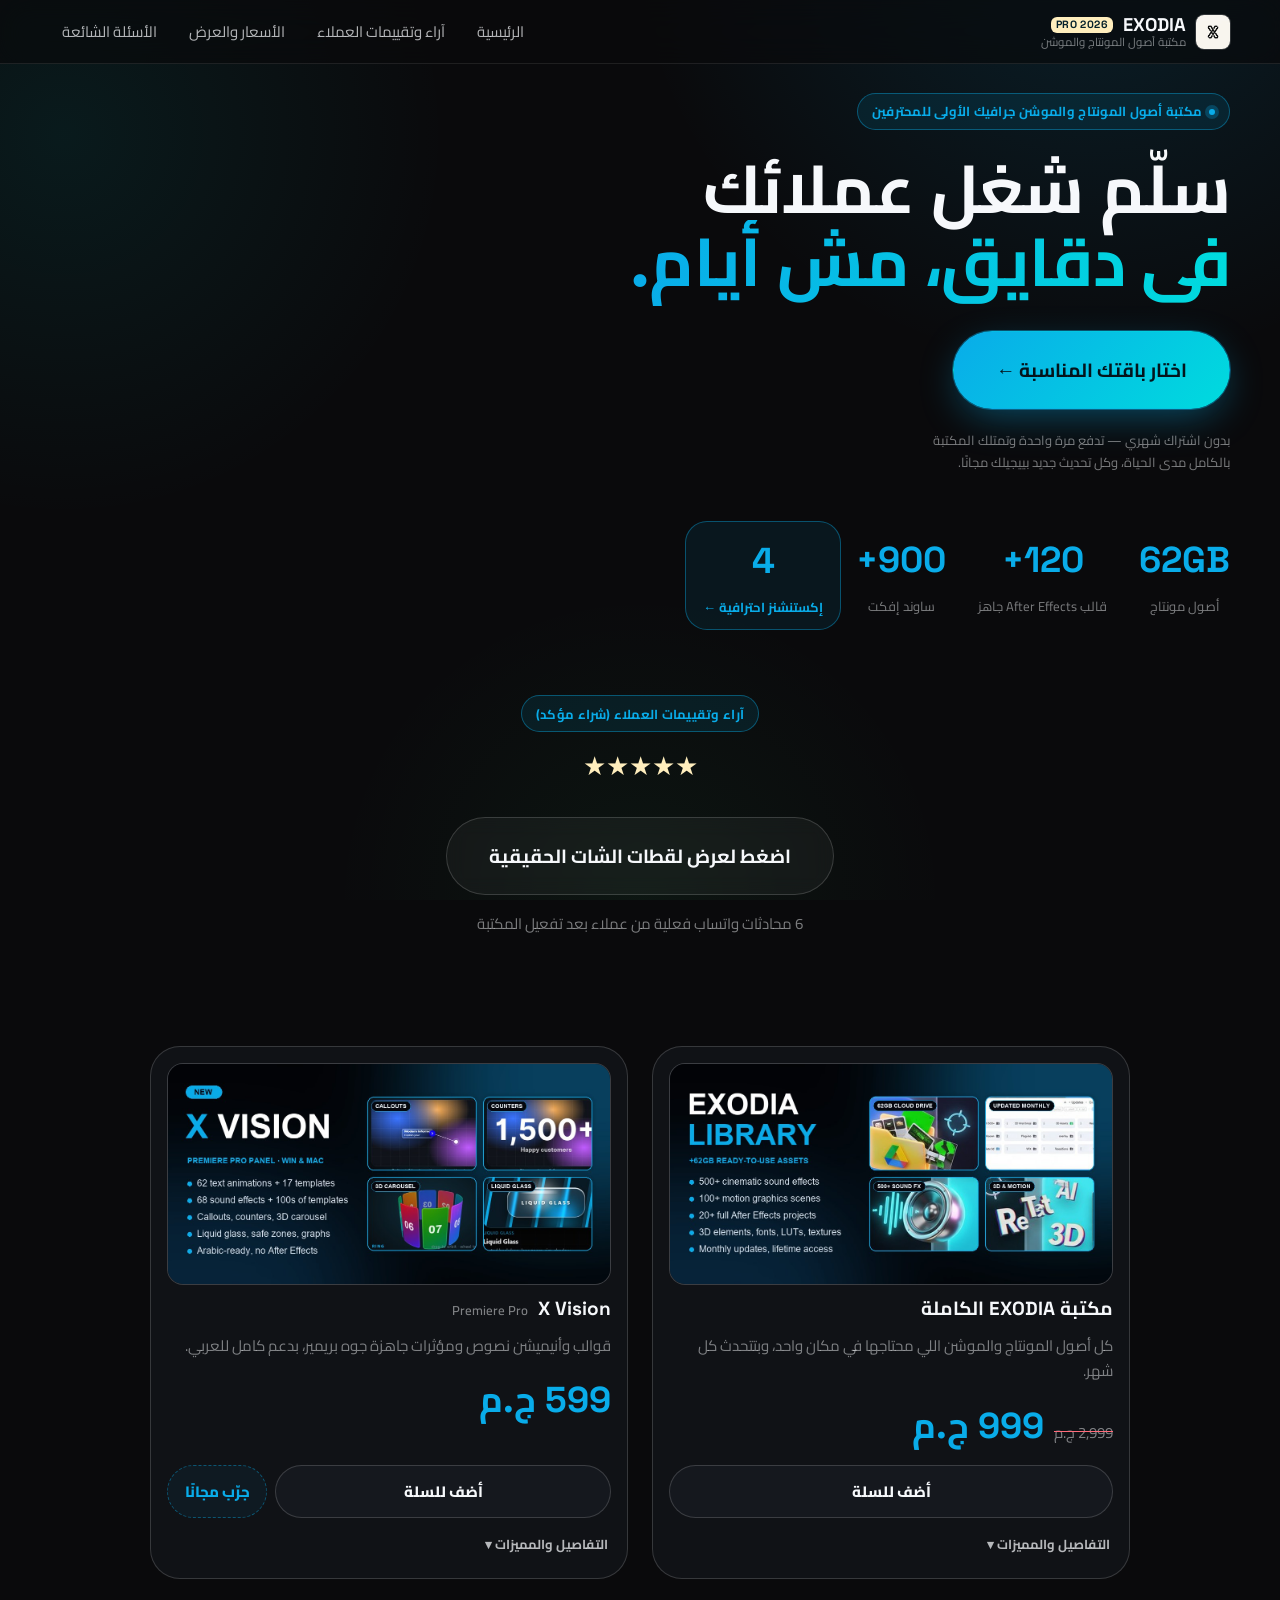
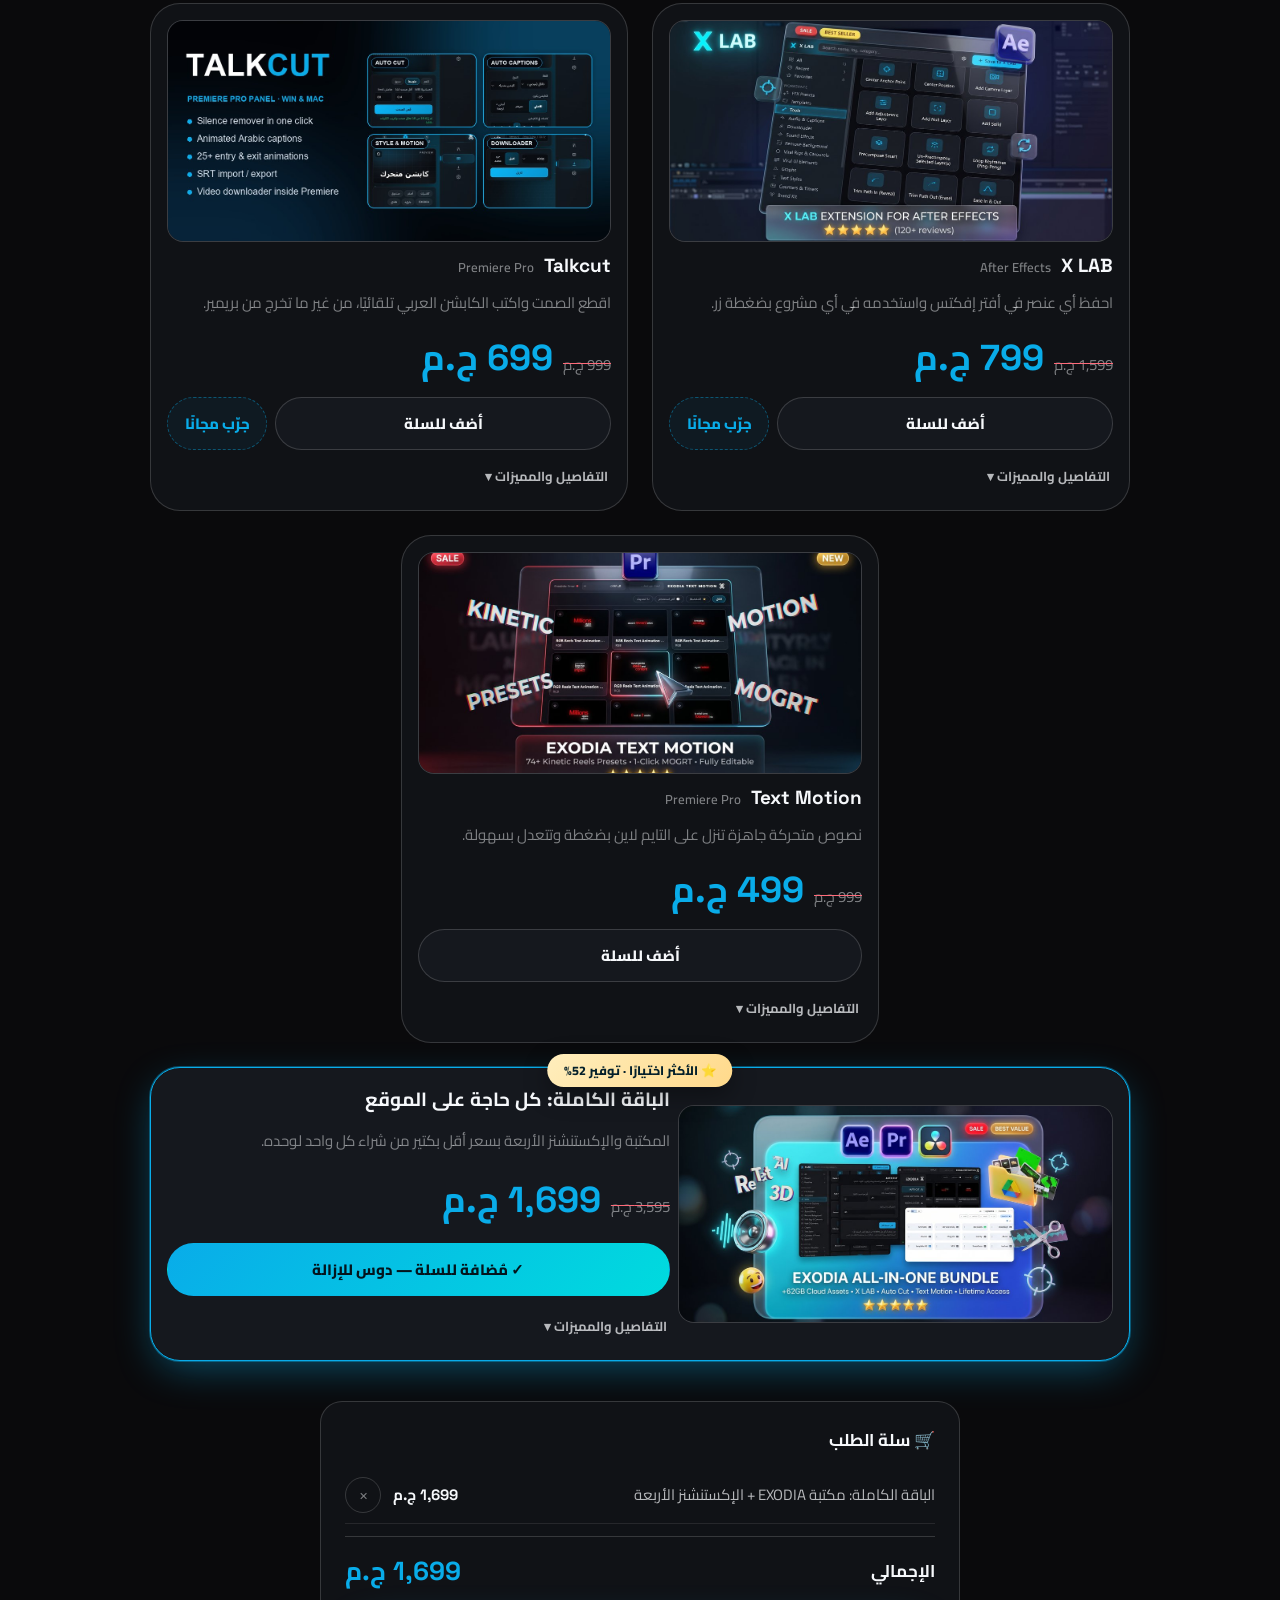
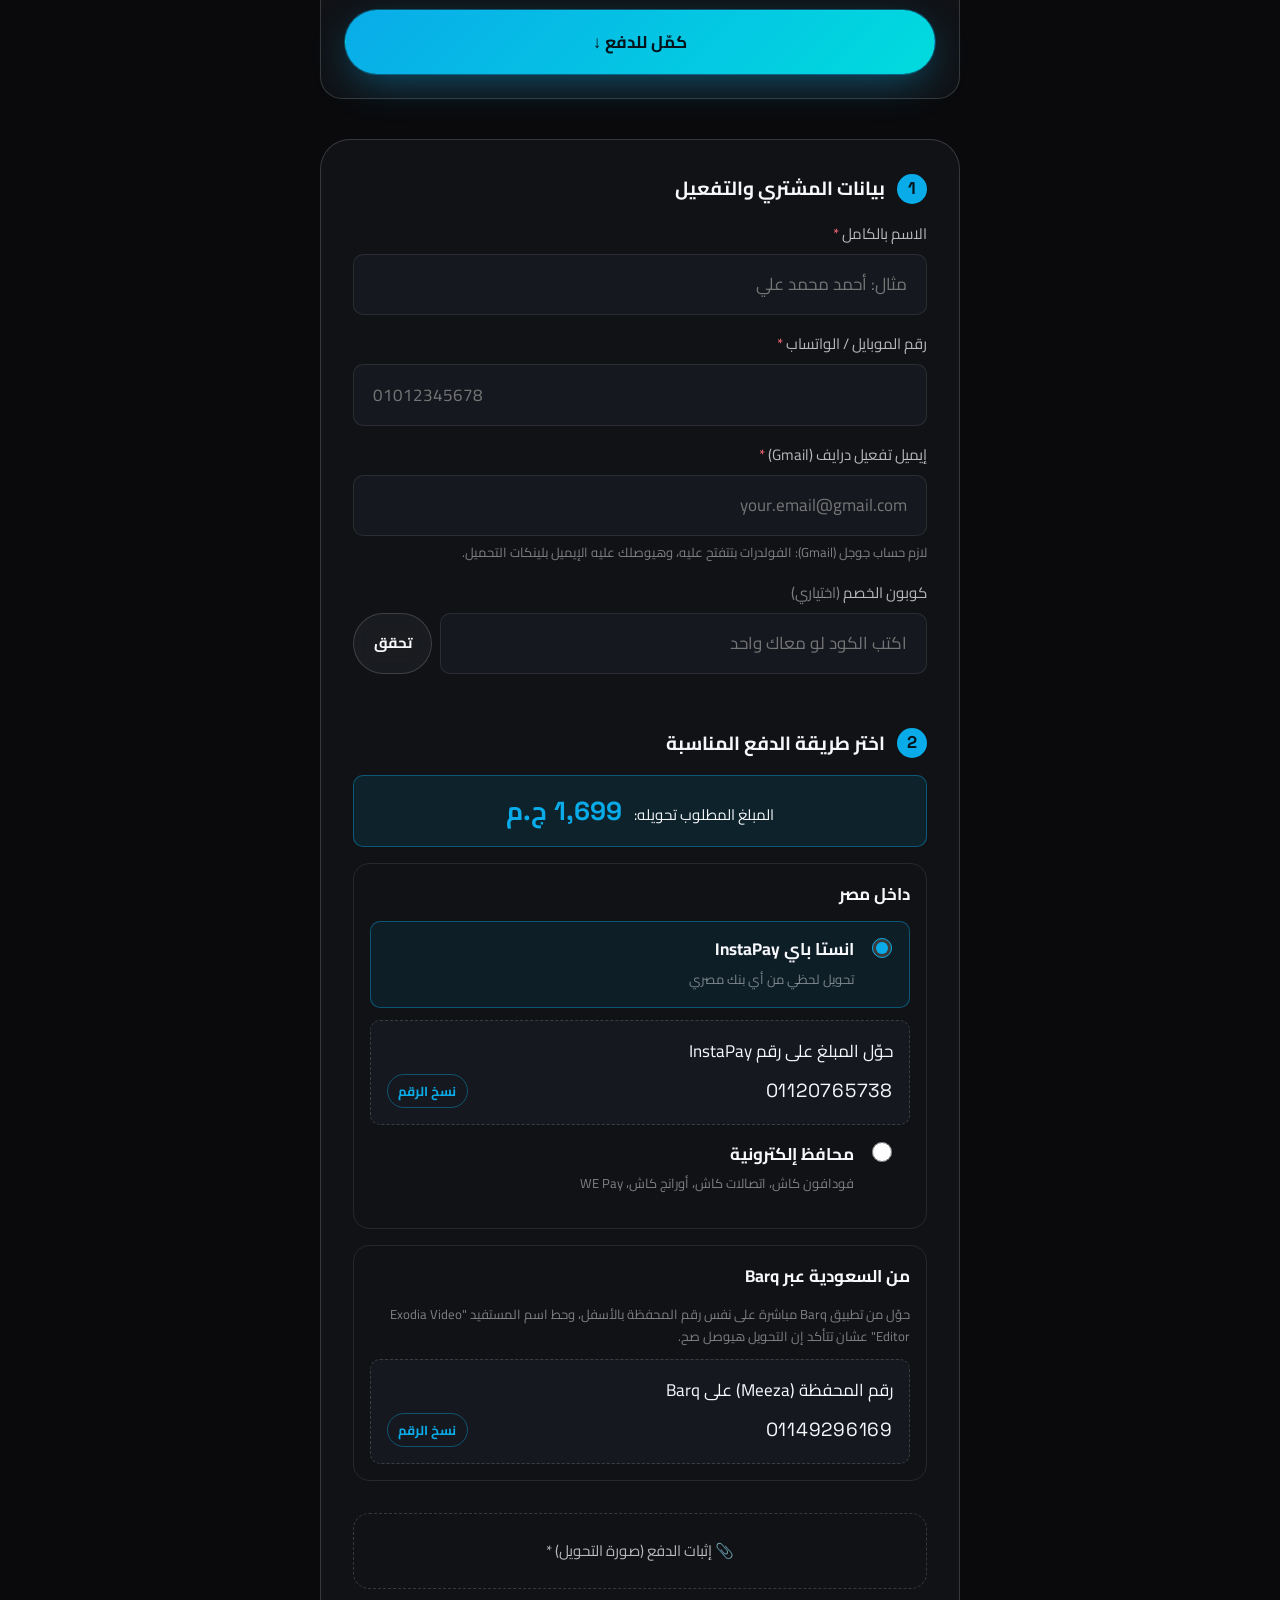
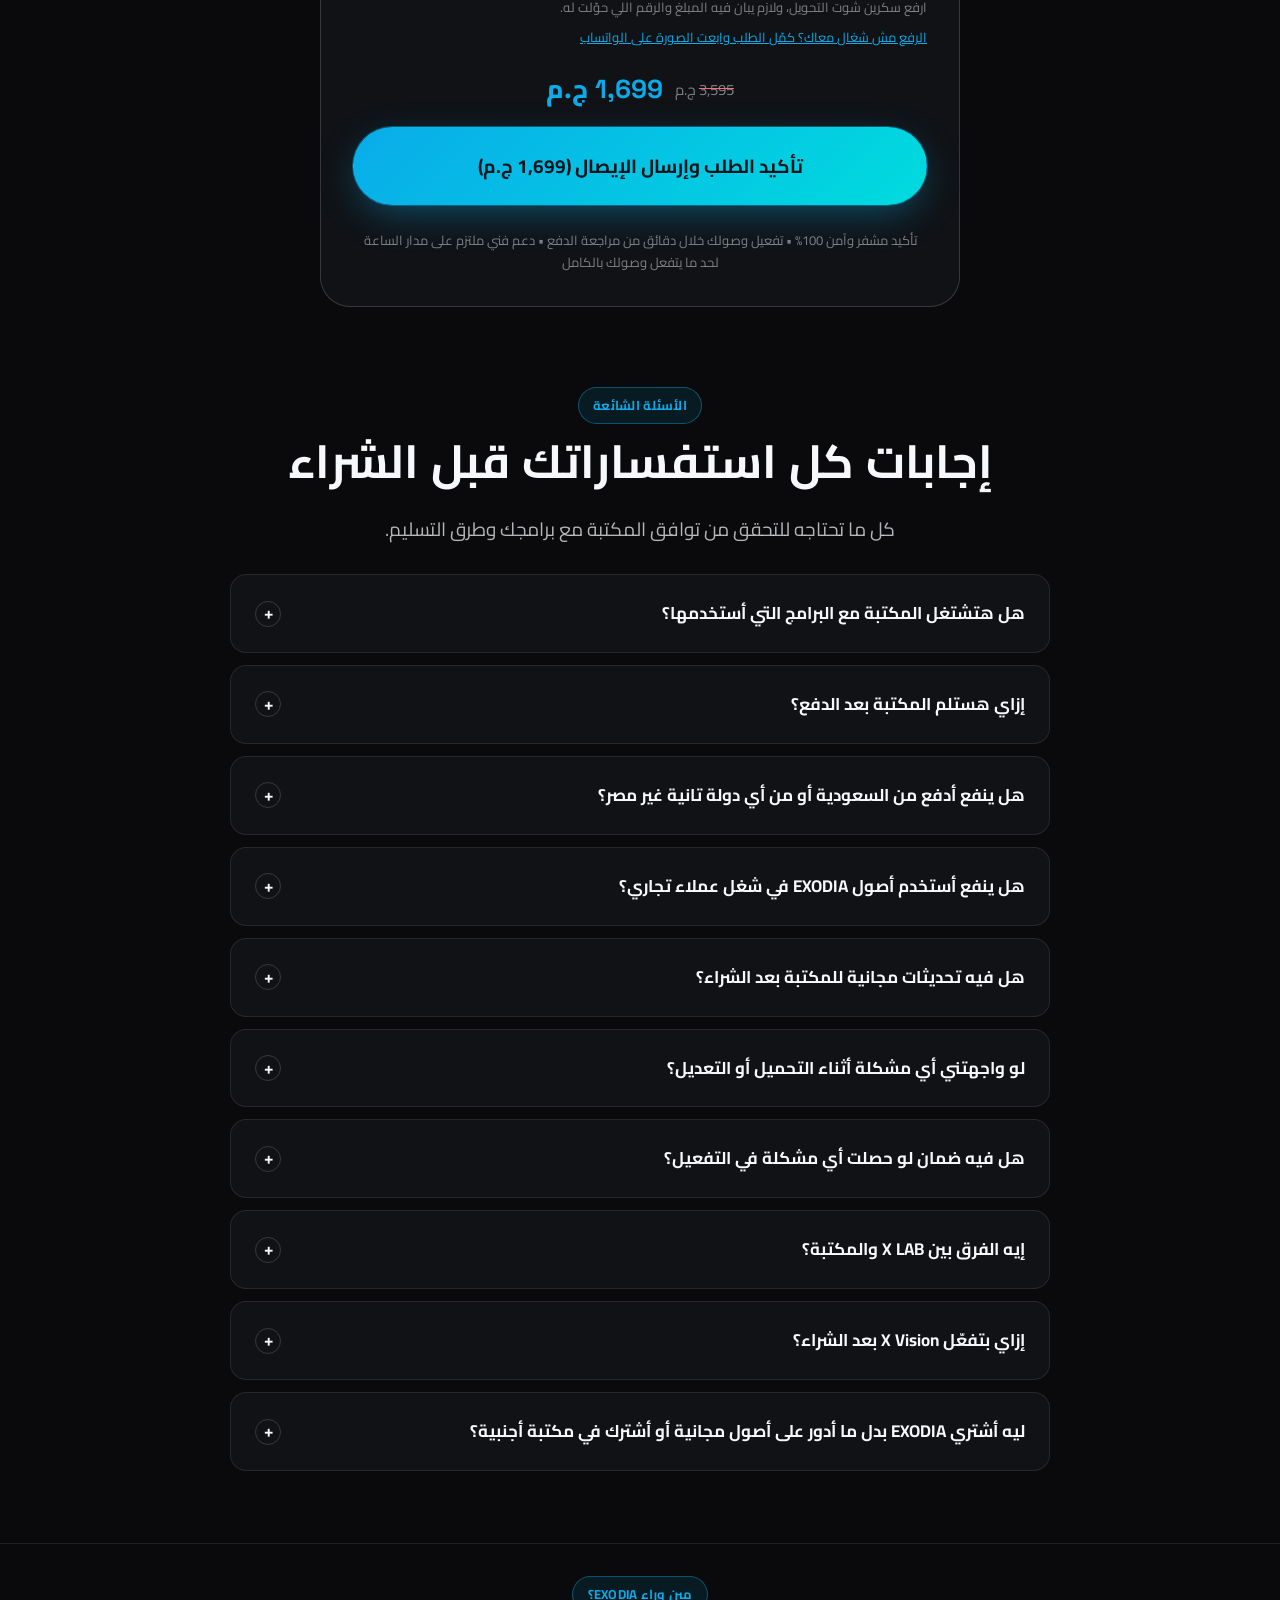
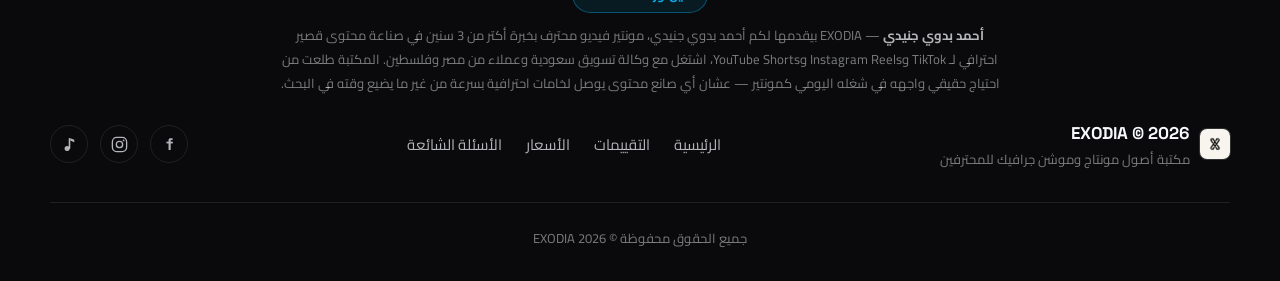
==== commit 9b8acf6c: "Deep link ?go=text-motion (adds to cart), hide X Vision launch ribbon, drop Text Motion trial button" ====
--- a/index.html
+++ b/index.html
@@ -239,7 +239,7 @@
     <link rel="preconnect" href="https://fonts.googleapis.com">
     <link rel="preconnect" href="https://fonts.gstatic.com" crossorigin>
     <link href="https://fonts.googleapis.com/css2?family=Cairo:wght@300;400;500;600;700;800;900&family=Space+Grotesk:wght@500;700&display=swap" rel="stylesheet">
-    <link rel="stylesheet" href="assets/styles.css" />
+    <link rel="stylesheet" href="assets/styles.css?v=20261023d" />
   </head>
   <body>
     <a href="#hero" class="visually-hidden">تخطى إلى المحتوى الرئيسي</a>
@@ -366,7 +366,7 @@
             </div>
 
             <div class="product-card product-card--launch" data-product="xvision" role="button" tabindex="0" aria-pressed="false">
-              <span class="product-card__savings-ribbon product-card__launch-ribbon" id="xvRibbon">🔥 عرض الإطلاق ينتهي بعد <span id="xvCountdown">--</span></span>
+              <span class="product-card__savings-ribbon product-card__launch-ribbon" id="xvRibbon" hidden>🔥 عرض الإطلاق ينتهي بعد <span id="xvCountdown">--</span></span>
               <div class="product-card__visual">
                 <img src="assets/shot-xvision.jpg" alt="X Vision لأدوبي بريمير برو: كالوتس وعدادات وكاروسيل ثلاثي الأبعاد وزجاج سائل" loading="lazy" />
               </div>
@@ -490,7 +490,6 @@
               </div>
               <div class="product-card__actions">
               <span class="product-card__cta">أضف للسلة</span>
-              <a class="product-card__trial" href="trial.html?p=textpresets">جرّب مجانًا</a>
             </div>
             <button type="button" class="product-card__toggle" aria-expanded="false"><span>التفاصيل والمميزات</span> <span aria-hidden="true">▾</span></button>
             <div class="product-card__details" hidden>
@@ -816,7 +815,7 @@
       </div>
     </div>
 
-    <script src="assets/main.js"></script>
+    <script src="assets/main.js?v=20261023d"></script>
 
     <!-- Exodia Sheet Integration (receipt compress + upload, then post the order) -->
     <script>
--- a/assets/styles.css
+++ b/assets/styles.css
@@ -519,3 +519,7 @@
 }
 
 .product-card__host{ margin-inline-start: .4em; font-family: var(--font-body, inherit); font-size: var(--text-xs); font-weight: 600; color: var(--text-3); white-space: nowrap; }
+
+/* ---------- deep-link spotlight: the card you were sent to pulses briefly ---------- */
+@keyframes cardSpot{ 0%,100%{ box-shadow: 0 0 0 0 rgba(9,172,233,0); } 50%{ box-shadow: 0 0 0 6px rgba(9,172,233,0.45), 0 0 40px rgba(9,172,233,0.5); } }
+.product-card.is-spotlight{ animation: cardSpot 1.1s ease-in-out 3; border-color: var(--brand); }
